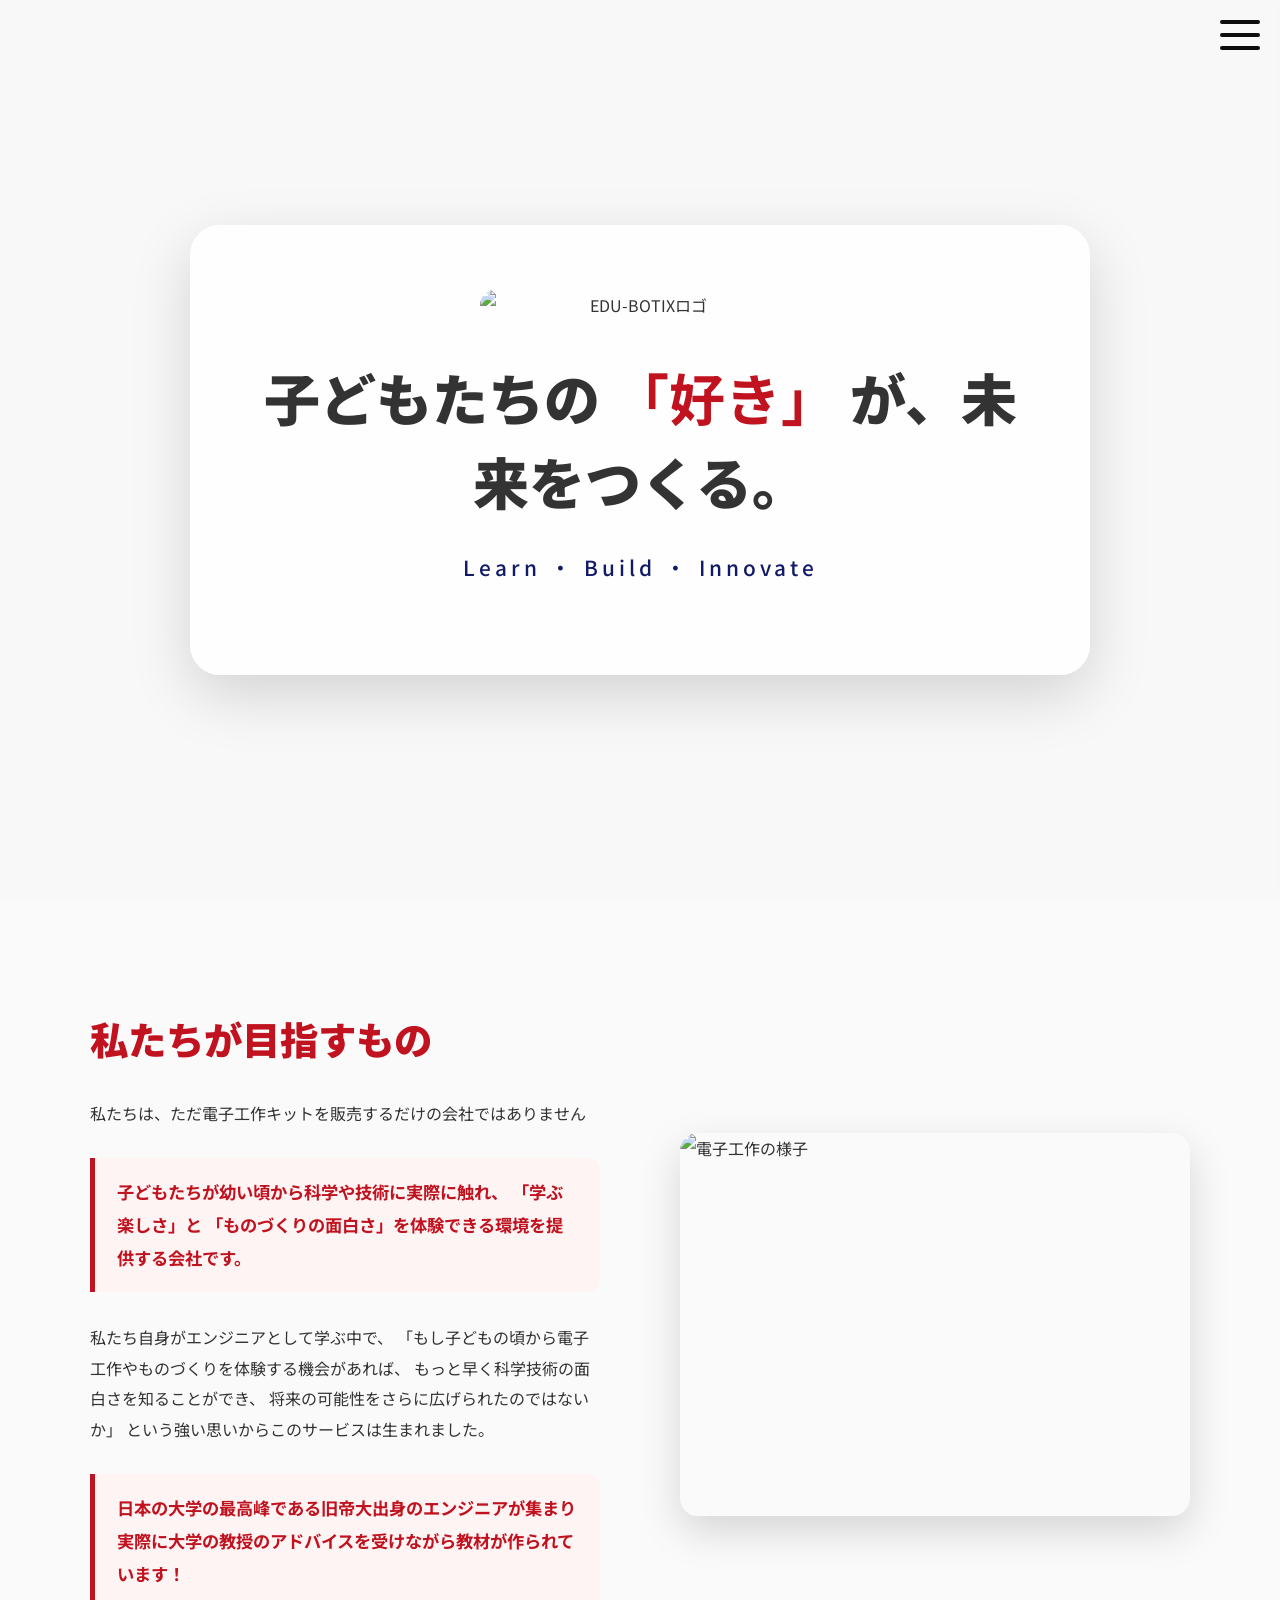
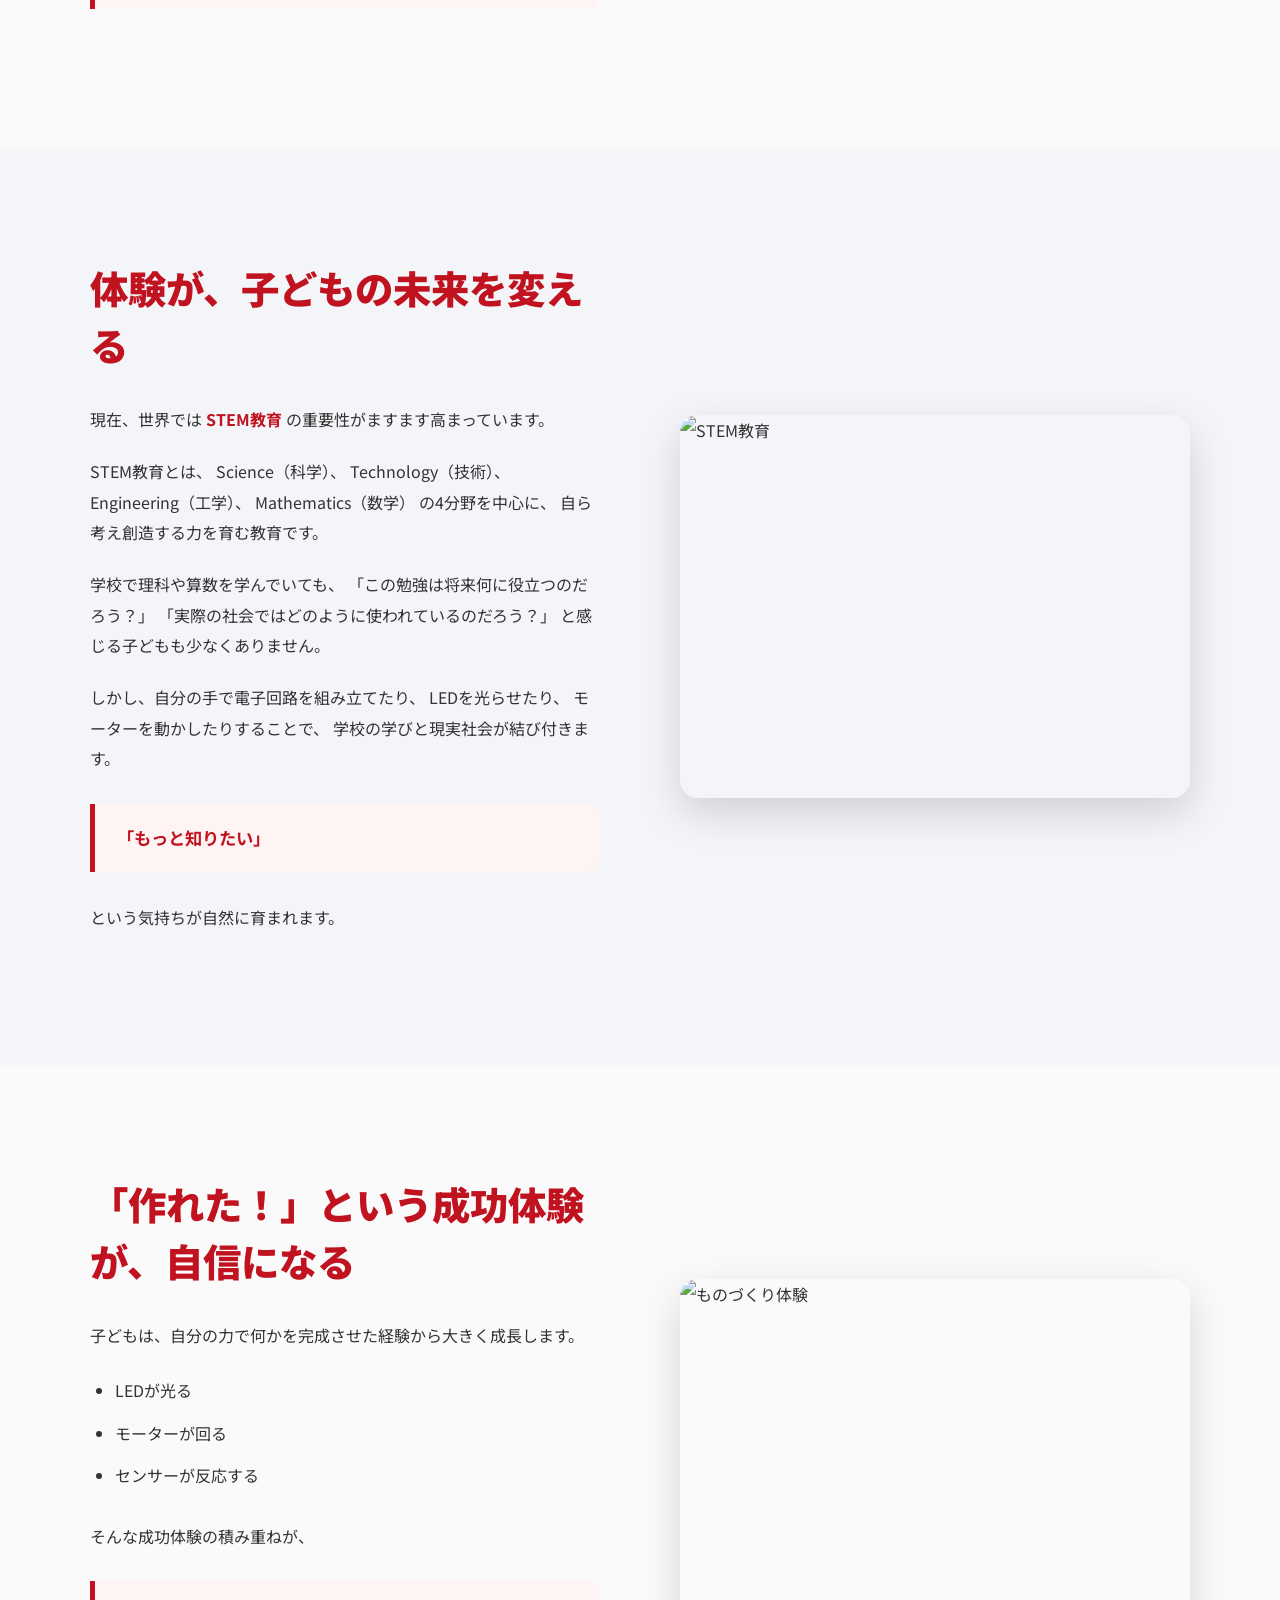
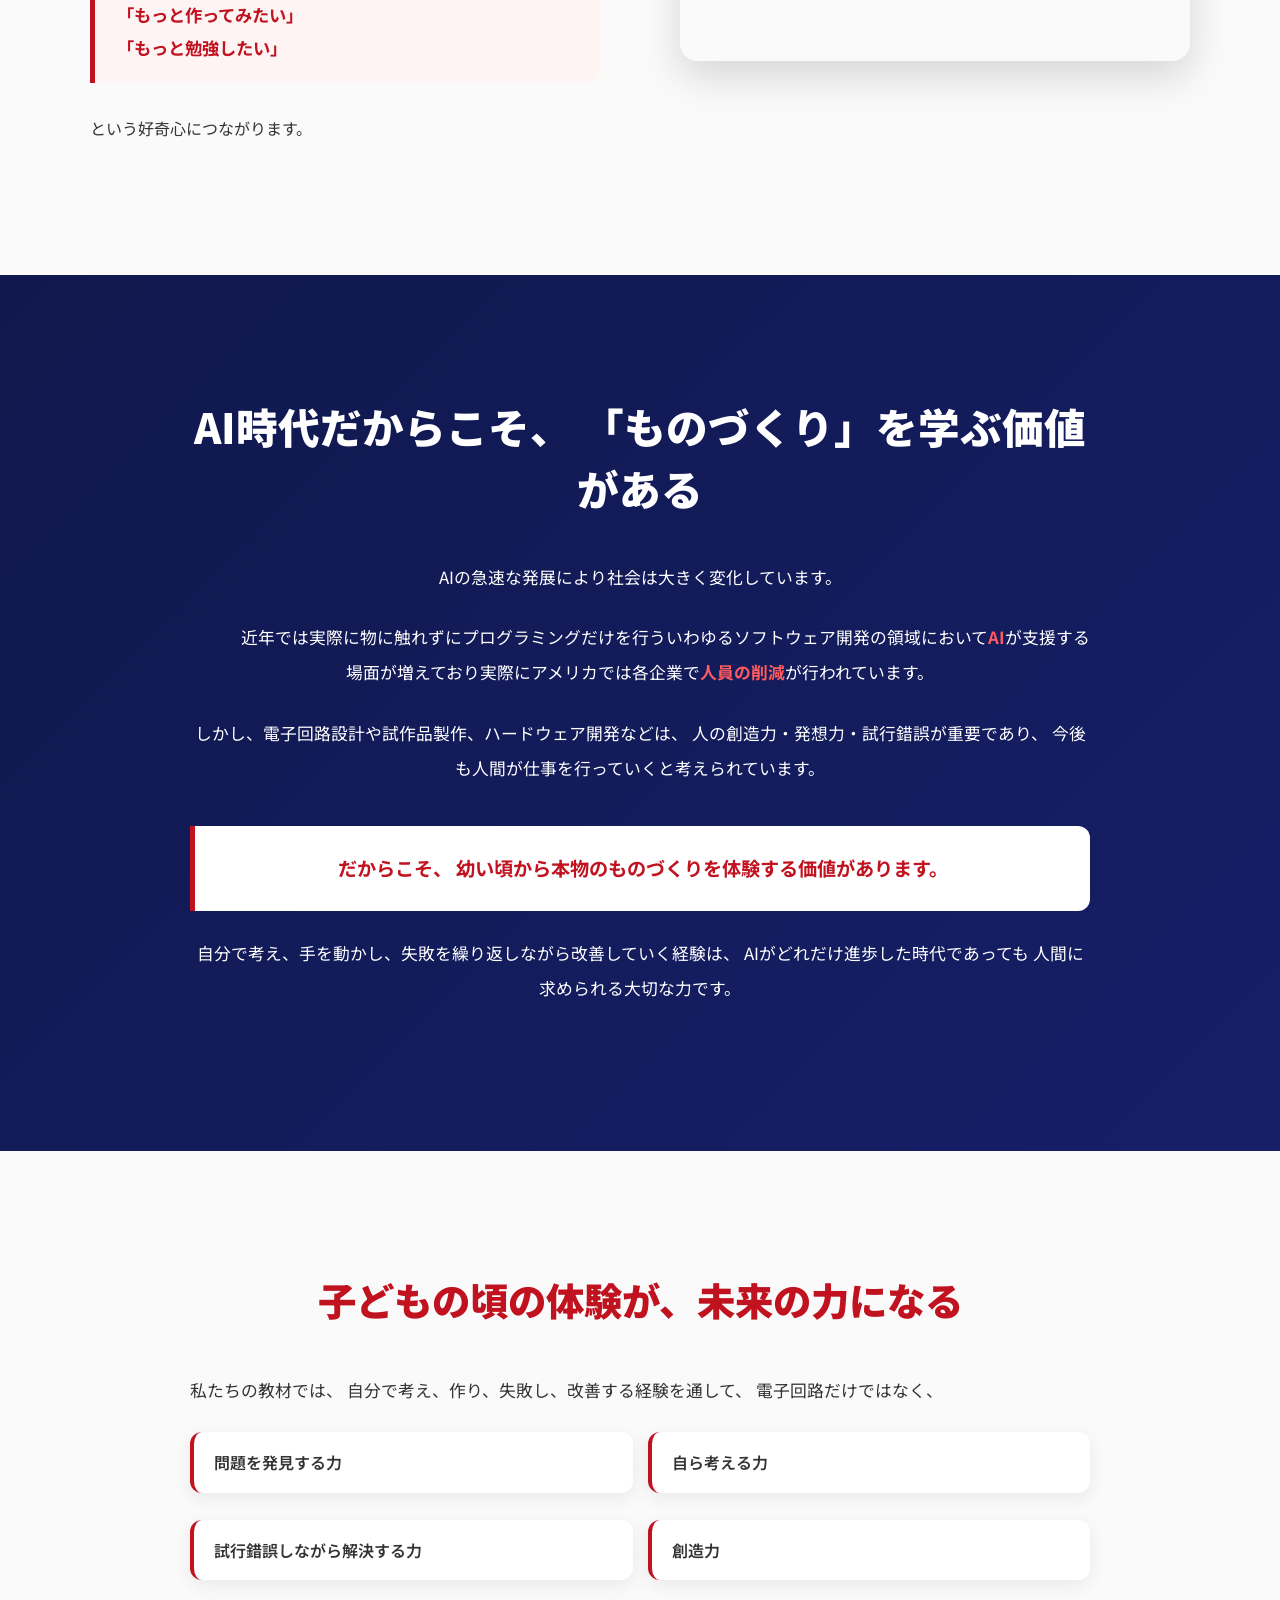
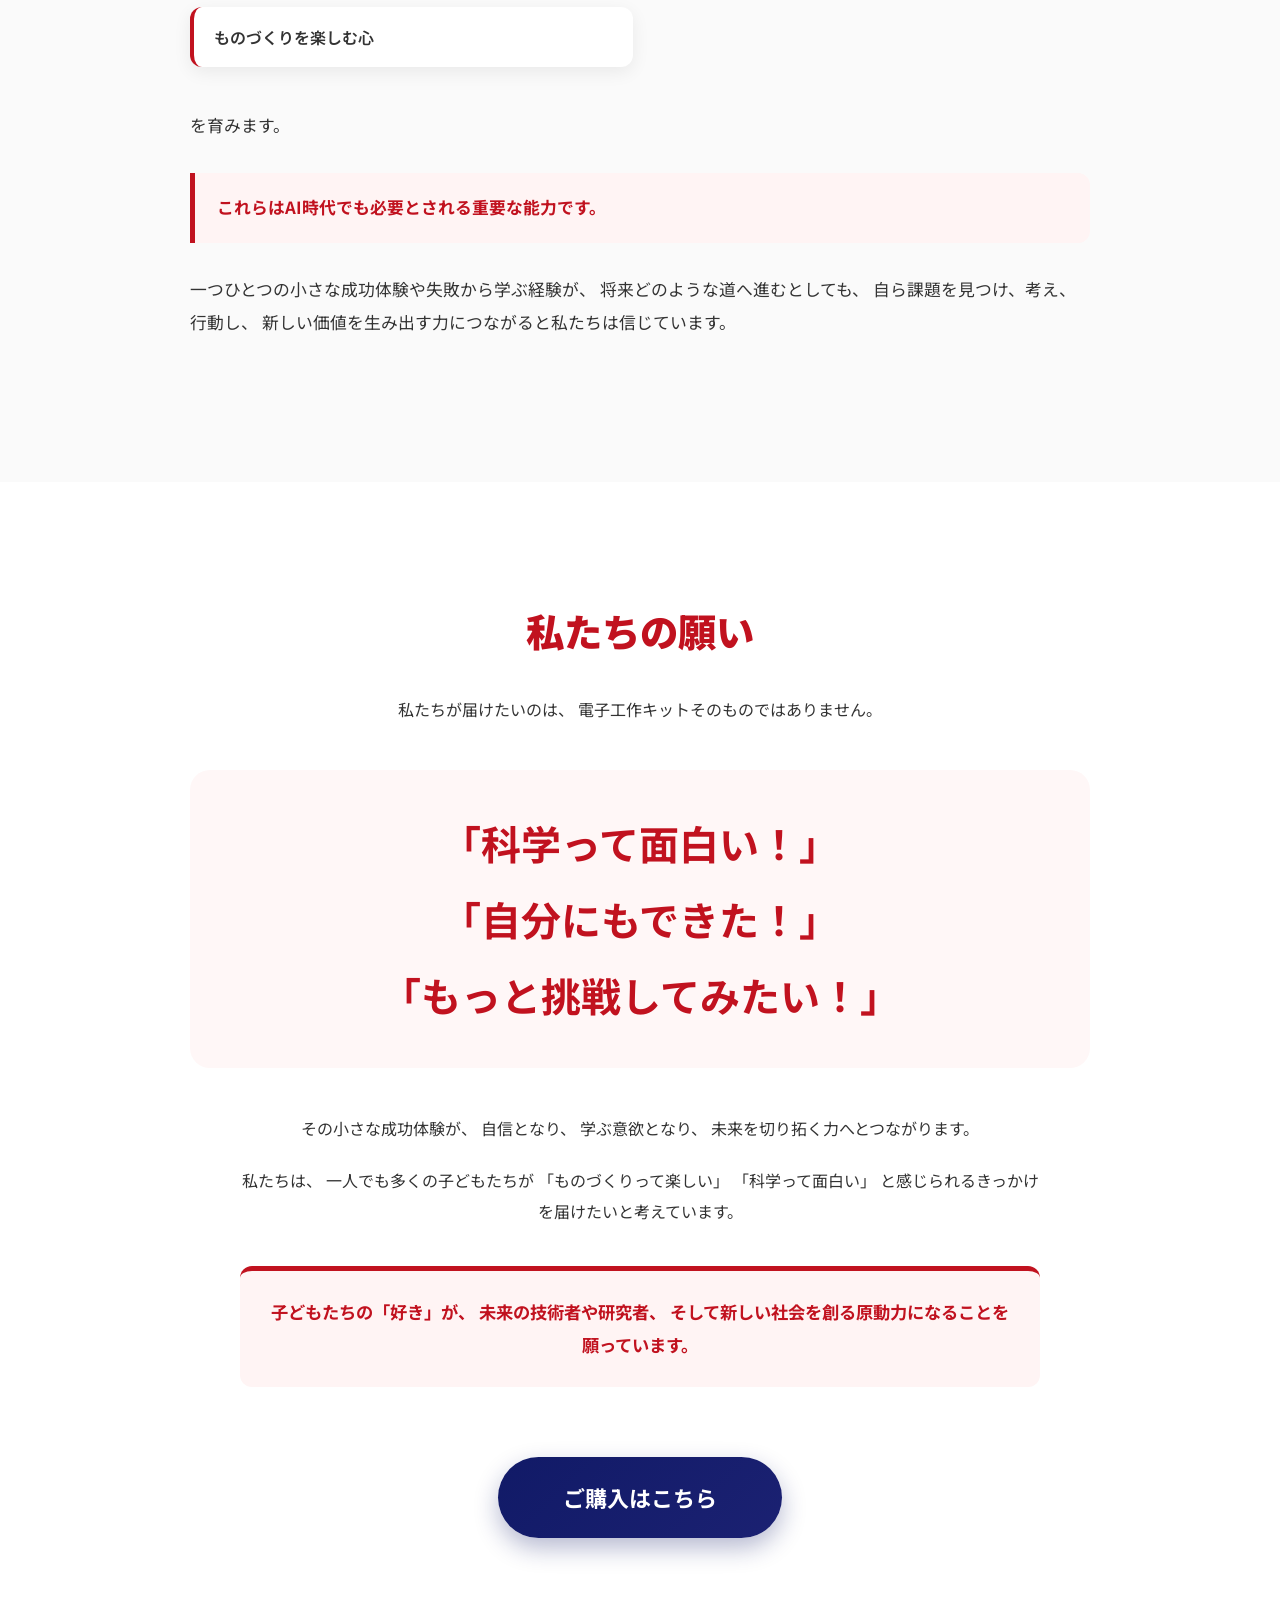
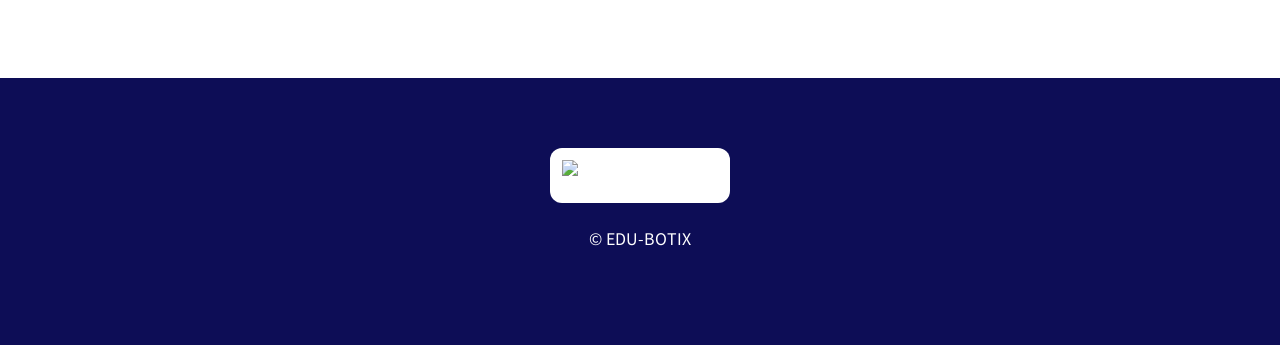
==== index.html @ a8a66eb5 "Add files via upload" ====
<!DOCTYPE html>
<html lang="ja">

<head>

    <meta charset="UTF-8">
    <meta name="viewport" content="width=device-width, initial-scale=1.0">

    <title>EDU-BOTIX</title>

    <link rel="stylesheet" href="style.css">

    <link rel="preconnect" href="https://fonts.googleapis.com">
    <link rel="preconnect" href="https://fonts.gstatic.com" crossorigin>
    <link href="https://fonts.googleapis.com/css2?family=Noto+Sans+JP:wght@300;400;500;700;900&display=swap" rel="stylesheet">

</head>

<body>
<!-- ハンバーガーメニュー -->
<header class="header">

    <input type="checkbox" id="menu-toggle">

    <label for="menu-toggle" class="hamburger">
        <span></span>
        <span></span>
        <span></span>
    </label>

    <nav class="slide-menu">
        <ul>
            <li><a href="EDU-BOTIX-1.html">ホーム</a></li>
            <li><a href="EDU-BOTIX-3.html">教材について</a></li>
            <li><a href="apply.html">ご購入はこちら</a></li>
            <li><a href="login.html">ログイン</a></li>
        </ul>
    </nav>

</header>
    <!-- ================= HERO ================= -->

    <header class="hero">

        <div class="hero-overlay">

            <img src="91gnl1.jpg"
                 alt="EDU-BOTIXロゴ"
                 class="logo">

            <h1>

                子どもたちの

                <span class="accent">

                    「好き」

                </span>

                が、未来をつくる。

            </h1>

            <p class="catch">

                Learn ・ Build ・ Innovate

            </p>

        </div>

    </header>

    <!-- ================= 私たちが目指すもの ================= -->

    <section class="section">

        <div class="container grid">

            <div class="text">

                <h2>

                    私たちが目指すもの

                </h2>

                <p>

                    私たちは、ただ電子工作キットを販売するだけの会社ではありません

                </p>

                <p class="highlight">

                    子どもたちが幼い頃から科学や技術に実際に触れ、
                    「学ぶ楽しさ」と
                    「ものづくりの面白さ」を体験できる環境を提供する会社です。

                </p>

                <p>

                    私たち自身がエンジニアとして学ぶ中で、

                    「もし子どもの頃から電子工作やものづくりを体験する機会があれば、
                    もっと早く科学技術の面白さを知ることができ、
                    将来の可能性をさらに広げられたのではないか」

                    という強い思いからこのサービスは生まれました。

                </p>
                <p class="highlight">
                 日本の大学の最高峰である旧帝大出身のエンジニアが集まり
                 実際に大学の教授のアドバイスを受けながら教材が作られています！
                </p>
            </div>

            <div class="image">

                <img src="car.jpg"
                     alt="電子工作の様子">

            </div>

        </div>

    </section>

    <!-- ================= STEM教育 ================= -->

    <section class="gray">

        <div class="container grid reverse">

            <div class="image">

                <img src="stem-logo.jpeg"
                     alt="STEM教育">

            </div>

            <div class="text">

                <h2>

                    体験が、子どもの未来を変える

                </h2>

                <p>

                    現在、世界では

                    <span class="accent">

                        STEM教育

                    </span>

                    の重要性がますます高まっています。

                </p>

                <p>

                    STEM教育とは、

                    Science（科学）、
                    Technology（技術）、
                    Engineering（工学）、
                    Mathematics（数学）

                    の4分野を中心に、

                    自ら考え創造する力を育む教育です。

                </p>

                <p>

                    学校で理科や算数を学んでいても、

                    「この勉強は将来何に役立つのだろう？」

                    「実際の社会ではどのように使われているのだろう？」

                    と感じる子どもも少なくありません。

                </p>

                <p>

                    しかし、自分の手で電子回路を組み立てたり、
                    LEDを光らせたり、
                    モーターを動かしたりすることで、
                    学校の学びと現実社会が結び付きます。

                </p>

                <p class="highlight">

                    「もっと知りたい」

                </p>

                <p>

                    という気持ちが自然に育まれます。

                </p>

            </div>

        </div>

    </section>

    <!-- ================= 成功体験 ================= -->

    <section class="section">

        <div class="container grid">

            <div class="text">

                <h2>

                    「作れた！」という成功体験が、自信になる

                </h2>

                <p>

                    子どもは、自分の力で何かを完成させた経験から大きく成長します。

                </p>

                <ul>

                    <li>LEDが光る</li>

                    <li>モーターが回る</li>

                    <li>センサーが反応する</li>

                </ul>

                <p>

                    そんな成功体験の積み重ねが、

                </p>

                <p class="highlight">

                    「もっと作ってみたい」

                    <br>

                    「もっと勉強したい」

                </p>

                <p>

                    という好奇心につながります。

                </p>

            </div>

            <div class="image">

                <img src="car.jpg"
                     alt="ものづくり体験">

            </div>

        </div>

    </section>


    <!-- ================= AI時代 ================= -->

<section class="ai-section">

    <div class="ai-container">

        <h2>

            AI時代だからこそ、
            「ものづくり」を学ぶ価値がある

        </h2>

        <p>

            AIの急速な発展により社会は大きく変化しています。

        </p>

        <p>

    　　　近年では実際に物に触れずにプログラミングだけを行ういわゆるソフトウェア開発の領域において<span class="accent">AI</span>が支援する場面が増えており実際にアメリカでは各企業で<span class="accent">人員の削減</span>が行われています。
　　　　</p>

        <p>

            しかし、電子回路設計や試作品製作、ハードウェア開発などは、
            人の創造力・発想力・試行錯誤が重要であり、
            今後も人間が仕事を行っていくと考えられています。

        </p>

        <p class="highlight">

            だからこそ、
            幼い頃から本物のものづくりを体験する価値があります。

        </p>

        <p>

            自分で考え、手を動かし、失敗を繰り返しながら改善していく経験は、
            AIがどれだけ進歩した時代であっても
            人間に求められる大切な力です。

        </p>

    </div>

</section>
    <!-- ================= 子どもの頃の体験 ================= -->

    <section class="future-section">

    <div class="future-container">

        <h2>

            子どもの頃の体験が、未来の力になる

        </h2>

        <p>

            私たちの教材では、
            自分で考え、作り、失敗し、改善する経験を通して、
            電子回路だけではなく、

        </p>

        <ul class="skill-list">

            <li>問題を発見する力</li>

            <li>自ら考える力</li>

            <li>試行錯誤しながら解決する力</li>

            <li>創造力</li>

            <li>ものづくりを楽しむ心</li>

        </ul>

        <p>

            を育みます。

        </p>

        <p class="highlight">

            これらはAI時代でも必要とされる重要な能力です。

        </p>

        <p>

            一つひとつの小さな成功体験や失敗から学ぶ経験が、
            将来どのような道へ進むとしても、
            自ら課題を見つけ、考え、行動し、
            新しい価値を生み出す力につながると私たちは信じています。

        </p>

    </div>

</section>

    <!-- ================= Message ================= -->

    <section class="message">

        <div class="container">

            <h2>

                私たちの願い

            </h2>

            <p>

                私たちが届けたいのは、
                電子工作キットそのものではありません。

            </p>

            <h3>

                「科学って面白い！」

                <br>

                「自分にもできた！」

                <br>

                「もっと挑戦してみたい！」

            </h3>

            <p>

                その小さな成功体験が、

                自信となり、

                学ぶ意欲となり、

                未来を切り拓く力へとつながります。

            </p>

            <p>

                私たちは、
                一人でも多くの子どもたちが
                「ものづくりって楽しい」
                「科学って面白い」
                と感じられるきっかけを届けたいと考えています。

            </p>

            <p class="highlight">

                子どもたちの「好き」が、
                未来の技術者や研究者、
                そして新しい社会を創る原動力になることを願っています。

            </p>

        </div>

        <!-- お申し込みボタン -->
<div class="apply-button-area">
    <a href="https://ここに申し込みURLを入力してください" class="apply-button" target="_blank">
        ご購入はこちら  </a>
</div>

    </section>

    <!-- ================= Footer ================= -->

    <footer>

        <img src="-snc7p7.jpg"
             alt="EDU-BOTIX"
             class="footer-logo">

        <p>

            © EDU-BOTIX

        </p>

    </footer>

</body>

</html>
---- style.css ----
/* ===================================
   リセット
=================================== */

*{
    margin:0;
    padding:0;
    box-sizing:border-box;
}

html{
    scroll-behavior:smooth;
}

body{
    font-family:"Noto Sans JP",sans-serif;
    color:#333;
    background:#fafafa;
    line-height:1.9;
    overflow-x:hidden;
}


/* ===================================
   共通
=================================== */

img{
    display:block;
    width:100%;
    height:auto;
    border-radius:18px;
}

.container{
    width:min(1100px,92%);
    margin:auto;
}

.section{
    padding:110px 0;
}

.gray{
    padding:110px 0;
    background:#f3f5f8;
}


/* ===================================
   HERO
=================================== */

.hero{

    min-height:100vh;

    display:flex;
    justify-content:center;
    align-items:center;

    text-align:center;

    background-color:#f5f5f5;

    background-image:
        linear-gradient(
            rgba(255,255,255,.35),
            rgba(255,255,255,.35)
        ),
        url("-snc7p7.jpg");

    background-repeat:no-repeat;

    background-position:center center;

    background-size:contain;

    padding:60px 20px;

}

.hero-overlay{

    background:rgba(255,255,255,.88);

    padding:65px 70px;

    border-radius:30px;

    max-width:900px;

    width:100%;

    box-shadow:
        0 20px 60px rgba(0,0,0,.15);

}

.logo{

    width:min(320px,70%);

    margin:0 auto 35px;

}

.hero h1{

    font-size:clamp(2rem,5vw,3.5rem);

    line-height:1.5;

    margin-bottom:25px;

    font-weight:900;

}

.catch{

    font-size:clamp(1rem,2vw,1.3rem);

    letter-spacing:4px;

    font-weight:500;

    color:#111a67;

}


/* ===================================
   ハンバーガーメニュー
   ※ここは元のまま
=================================== */

#menu-toggle {
    display: none;
}

.hamburger {
    position: fixed;
    top: 20px;
    right: 20px;

    width: 40px;
    height: 30px;

    display: flex;
    flex-direction: column;
    justify-content: space-between;

    cursor: pointer;

    z-index: 1001;
}

.hamburger span {
    display: block;
    height: 4px;
    width: 100%;

    background: rgb(12, 12, 12);

    border-radius: 10px;

    transition: 0.3s;
}

.slide-menu {

    position: fixed;

    top: 0;
    right: -320px;

    width: 300px;
    height: 100vh;

    background: navy;

    transition: 0.4s ease;

    z-index: 1000;

    padding-top: 100px;

    box-shadow: -5px 0 15px rgba(0,0,0,0.3);

}

.slide-menu ul {

    list-style: none;

    padding: 0;

    margin: 0;

}

.slide-menu li {

    border-bottom: 1px solid rgba(243, 236, 236, 0.971);

}

.slide-menu a {

    display: block;

    padding: 22px 30px;

    color: rgb(255, 253, 253);

    text-decoration: none;

    font-size: 20px;

    font-weight: bold;

    transition: 0.3s;

}

.slide-menu a:hover {

    background: rgba(255, 255, 255, 0.968);

    padding-left: 40px;

}

#menu-toggle:checked ~ .slide-menu {

    right: 0;

}

#menu-toggle:checked + .hamburger span:nth-child(1) {

    transform: rotate(45deg) translateY(12px);

}

#menu-toggle:checked + .hamburger span:nth-child(2) {

    opacity: 0;

}

#menu-toggle:checked + .hamburger span:nth-child(3) {

    transform: rotate(-45deg) translateY(-12px);

}


/* ===================================
   2カラムレイアウト
=================================== */

.grid{

    display:grid;

    grid-template-columns:
        minmax(0,1fr)
        minmax(0,1fr);

    gap:80px;

    align-items:center;

}

.reverse{

    direction:rtl;

}

.reverse>*{

    direction:ltr;

}

.text{

    width:100%;

}

.image{

    width:100%;

}


/* ===================================
   画像
=================================== */

.image{

    position:relative;

}

.image img{

    aspect-ratio:4/3;

    object-fit:cover;

    box-shadow:
        0 15px 40px rgba(0,0,0,.15);

    transition:
        transform .3s ease,
        box-shadow .3s ease;

}

.image img:hover{

    transform:scale(1.025);

    box-shadow:
        0 20px 50px rgba(0,0,0,.2);

}


/* ===================================
   見出し
=================================== */

h2{

    color:#c1121f;

    font-size:clamp(1.8rem,4vw,2.4rem);

    margin-bottom:30px;

    line-height:1.5;

    font-weight:900;

}

p{

    margin-bottom:22px;

}


/* ===================================
   強調文字
=================================== */

.highlight{

    color:#c1121f;

    font-weight:700;

    font-size:1.08rem;

    background:#fff4f4;

    border-left:5px solid #c1121f;

    padding:18px 22px;

    margin:30px 0;

    border-radius:0 12px 12px 0;

}

.accent{

    color:#c1121f;

    font-weight:700;

}


/* ===================================
   リスト
=================================== */

ul{

    margin:
        25px 0
        30px
        25px;

}

li{

    margin-bottom:12px;

}

.skill-list{

    list-style:none;

    margin-left:0;

    display:grid;

    grid-template-columns:1fr 1fr;

    gap:15px;

}

.skill-list li{

    font-weight:600;

    background:#ffffff;

    padding:15px 20px;

    border-radius:12px;

    box-shadow:
        0 5px 18px rgba(0,0,0,.07);

    border-left:4px solid #c1121f;

}


/* ===================================
   AI時代セクション
=================================== */

.ai-section{

    background:

        linear-gradient(
            135deg,
            #10184d,
            #161f68
        );

    padding:120px 20px;

    color:#fff;

    position:relative;

}

.ai-container{

    max-width:900px;

    margin:0 auto;

    text-align:center;

}

.ai-container h2{

    color:#ffffff;

    font-size:clamp(1.8rem,4vw,2.6rem);

    margin-bottom:40px;

    line-height:1.5;

}

.ai-container p{

    margin-bottom:25px;

    font-size:1.05rem;

    line-height:2.1;

}

.ai-container .accent{

    color:#ff5a5f;

}

.ai-container .highlight{

    color:#c1121f;

    background:#ffffff;

    border-left:5px solid #c1121f;

    font-weight:700;

    font-size:1.2rem;

    padding:22px 25px;

    margin-top:40px;

}


/* ===================================
   子どもの頃の体験
=================================== */

.future-section{

    padding:120px 20px;

    background:#fafafa;

}

.future-container{

    max-width:900px;

    margin:0 auto;

}

.future-container h2{

    text-align:center;

    margin-bottom:45px;

}

.future-container > p{

    font-size:1.05rem;

    line-height:2;

}


/* ===================================
   Message
=================================== */

.message{

    padding:120px 20px;

    background:#ffffff;

    text-align:center;

}

.message .container{

    max-width:900px;

}

.message h2{

    margin-bottom:35px;

}

.message h3{

    color:#c1121f;

    font-size:clamp(1.7rem,4vw,2.5rem);

    line-height:1.9;

    margin:45px 0;

    padding:35px 20px;

    background:#fff7f7;

    border-radius:20px;

}

.message p{

    max-width:800px;

    margin-left:auto;

    margin-right:auto;

}

.message .highlight{

    text-align:center;

    border-left:none;

    border-top:5px solid #c1121f;

    border-radius:12px;

    padding:25px;

    margin-top:40px;

}


/* ===================================
   お申し込みボタン
=================================== */

.apply-button-area{

    text-align:center;

    margin:70px 0 20px;

}

.apply-button{

    display:inline-block;

    background:
        linear-gradient(
            135deg,
            #111a67,
            #1b2172
        );

    color:#ffffff;

    text-decoration:none;

    font-size:22px;

    font-weight:bold;

    padding:20px 65px;

    border-radius:50px;

    transition:
        transform .3s ease,
        box-shadow .3s ease;

    box-shadow:
        0 10px 25px rgba(17,26,103,.3);

}

.apply-button:hover{

    transform:translateY(-4px);

    box-shadow:
        0 15px 35px rgba(17,26,103,.4);

}

.apply-button:active{

    transform:scale(.97);

}


/* ===================================
   フッター
=================================== */

footer{

    background:rgb(13, 13, 86);

    color:#fff;

    text-align:center;

    padding:70px 20px;

}

.footer-logo{

    width:180px;

    margin:0 auto 20px;

    background:#fff;

    padding:12px;

    border-radius:12px;

}


/* ===================================
   タブレット
=================================== */

@media(max-width:900px){

    .grid{

        grid-template-columns:1fr;

        gap:50px;

    }

    .reverse{

        direction:ltr;

    }

    .section{

        padding:80px 0;

    }

    .gray{

        padding:80px 0;

    }

    .hero{

        min-height:85vh;

    }

    .hero-overlay{

        padding:45px 30px;

    }

    .ai-section{

        padding:90px 20px;

    }

    .future-section{

        padding:90px 20px;

    }

    .message{

        padding:90px 20px;

    }

}


/* ===================================
   スマホ
=================================== */

@media(max-width:600px){

    body{

        font-size:15px;

    }

    .hero{

        padding:20px;

        min-height:90vh;

    }

    .hero-overlay{

        padding:35px 20px;

        border-radius:22px;

    }

    .logo{

        width:180px;

    }

    .hero h1{

        font-size:2rem;

    }

    .catch{

        letter-spacing:2px;

    }

    h2{

        text-align:center;

        font-size:1.8rem;

    }

    p{

        text-align:left;

    }

    .section{

        padding:70px 0;

    }

    .gray{

        padding:70px 0;

    }

    .grid{

        gap:35px;

    }

    .image img{

        aspect-ratio:16/10;

    }

    .highlight{

        font-size:1rem;

        padding:15px 18px;

    }

    .skill-list{

        grid-template-columns:1fr;

    }

    .ai-section{

        padding:80px 20px;

    }

    .ai-container p{

        text-align:left;

    }

    .ai-container h2{

        text-align:center;

    }

    .future-section{

        padding:80px 20px;

    }

    .future-container > p{

        text-align:left;

    }

    .message{

        padding:80px 15px;

    }

    .message h3{

        line-height:1.7;

        padding:25px 15px;

        font-size:1.7rem;

    }

    .message .highlight{

        text-align:center;

    }

    .apply-button{

        font-size:18px;

        padding:17px 40px;

    }

}


/* ===================================
   大画面
=================================== */

@media(min-width:1400px){

    .container{

        width:min(1280px,90%);

    }

    .hero-overlay{

        max-width:980px;

    }

    .grid{

        gap:100px;

    }

}
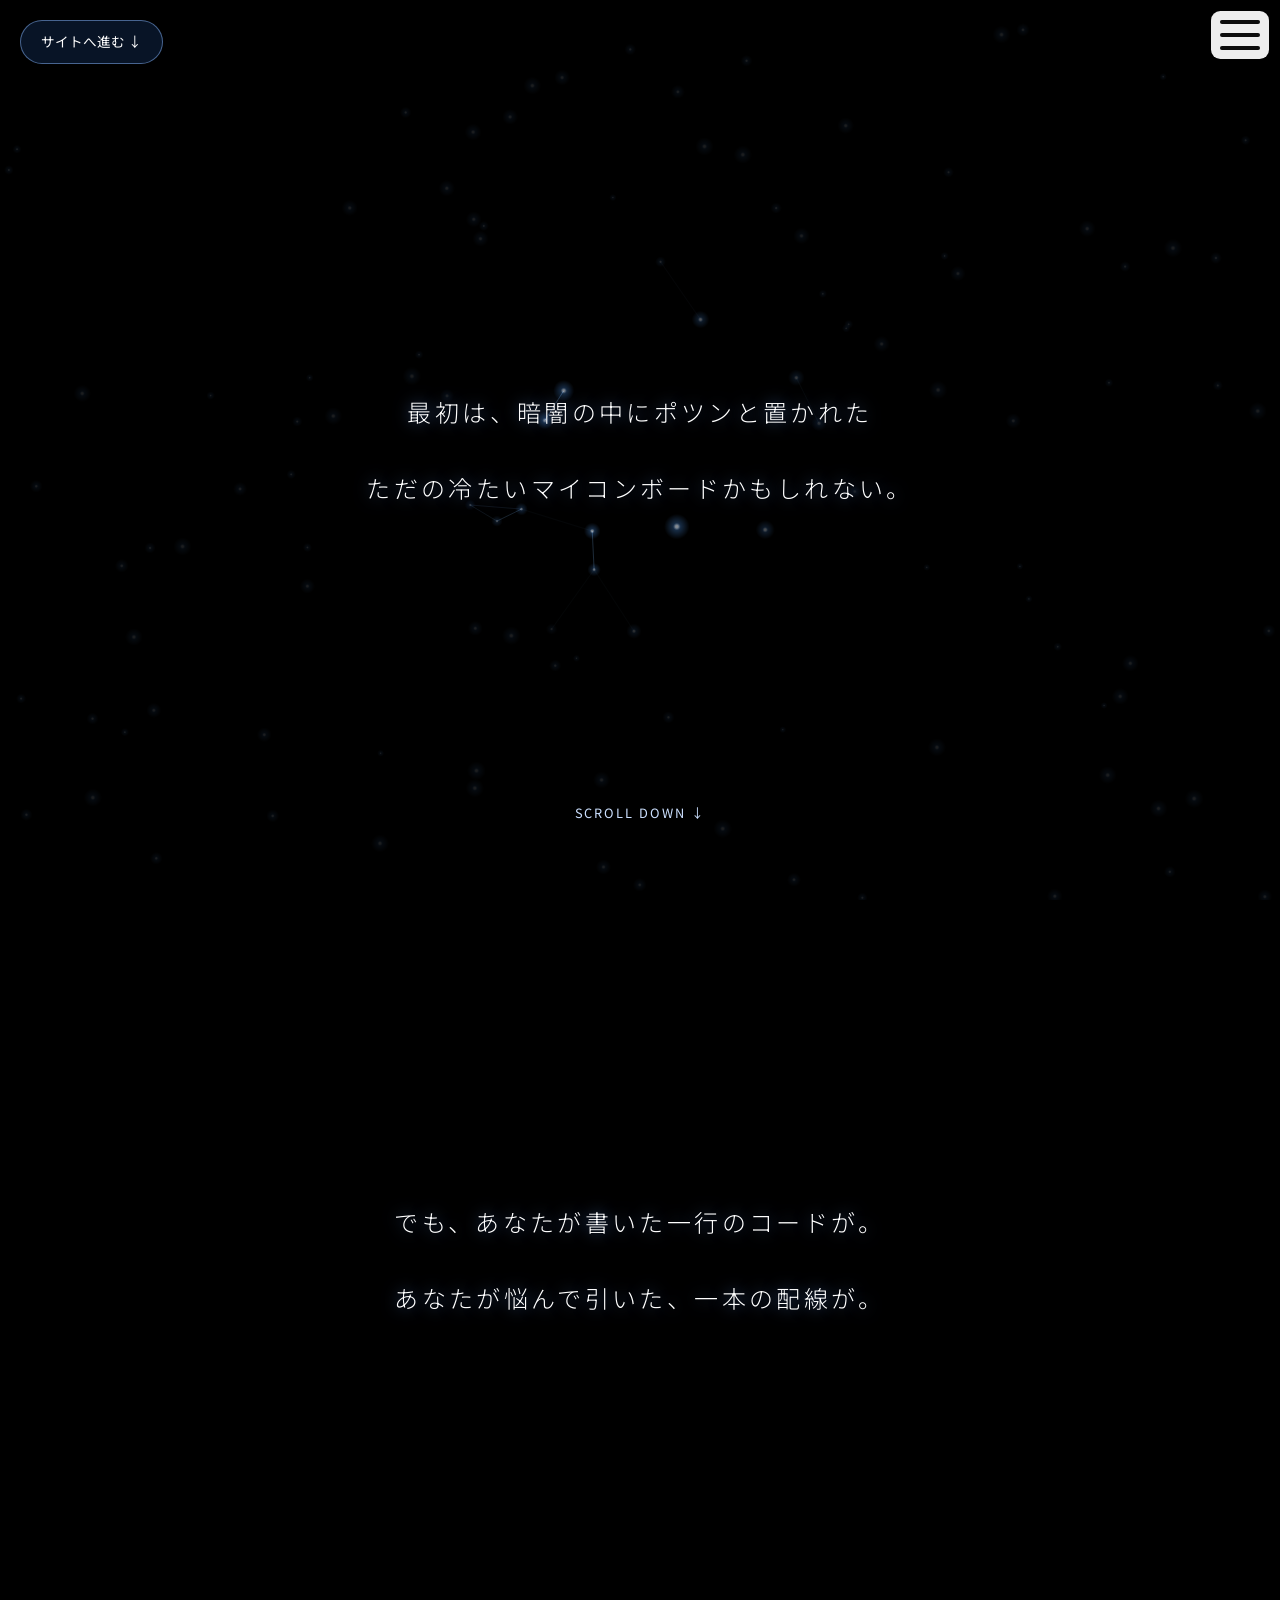
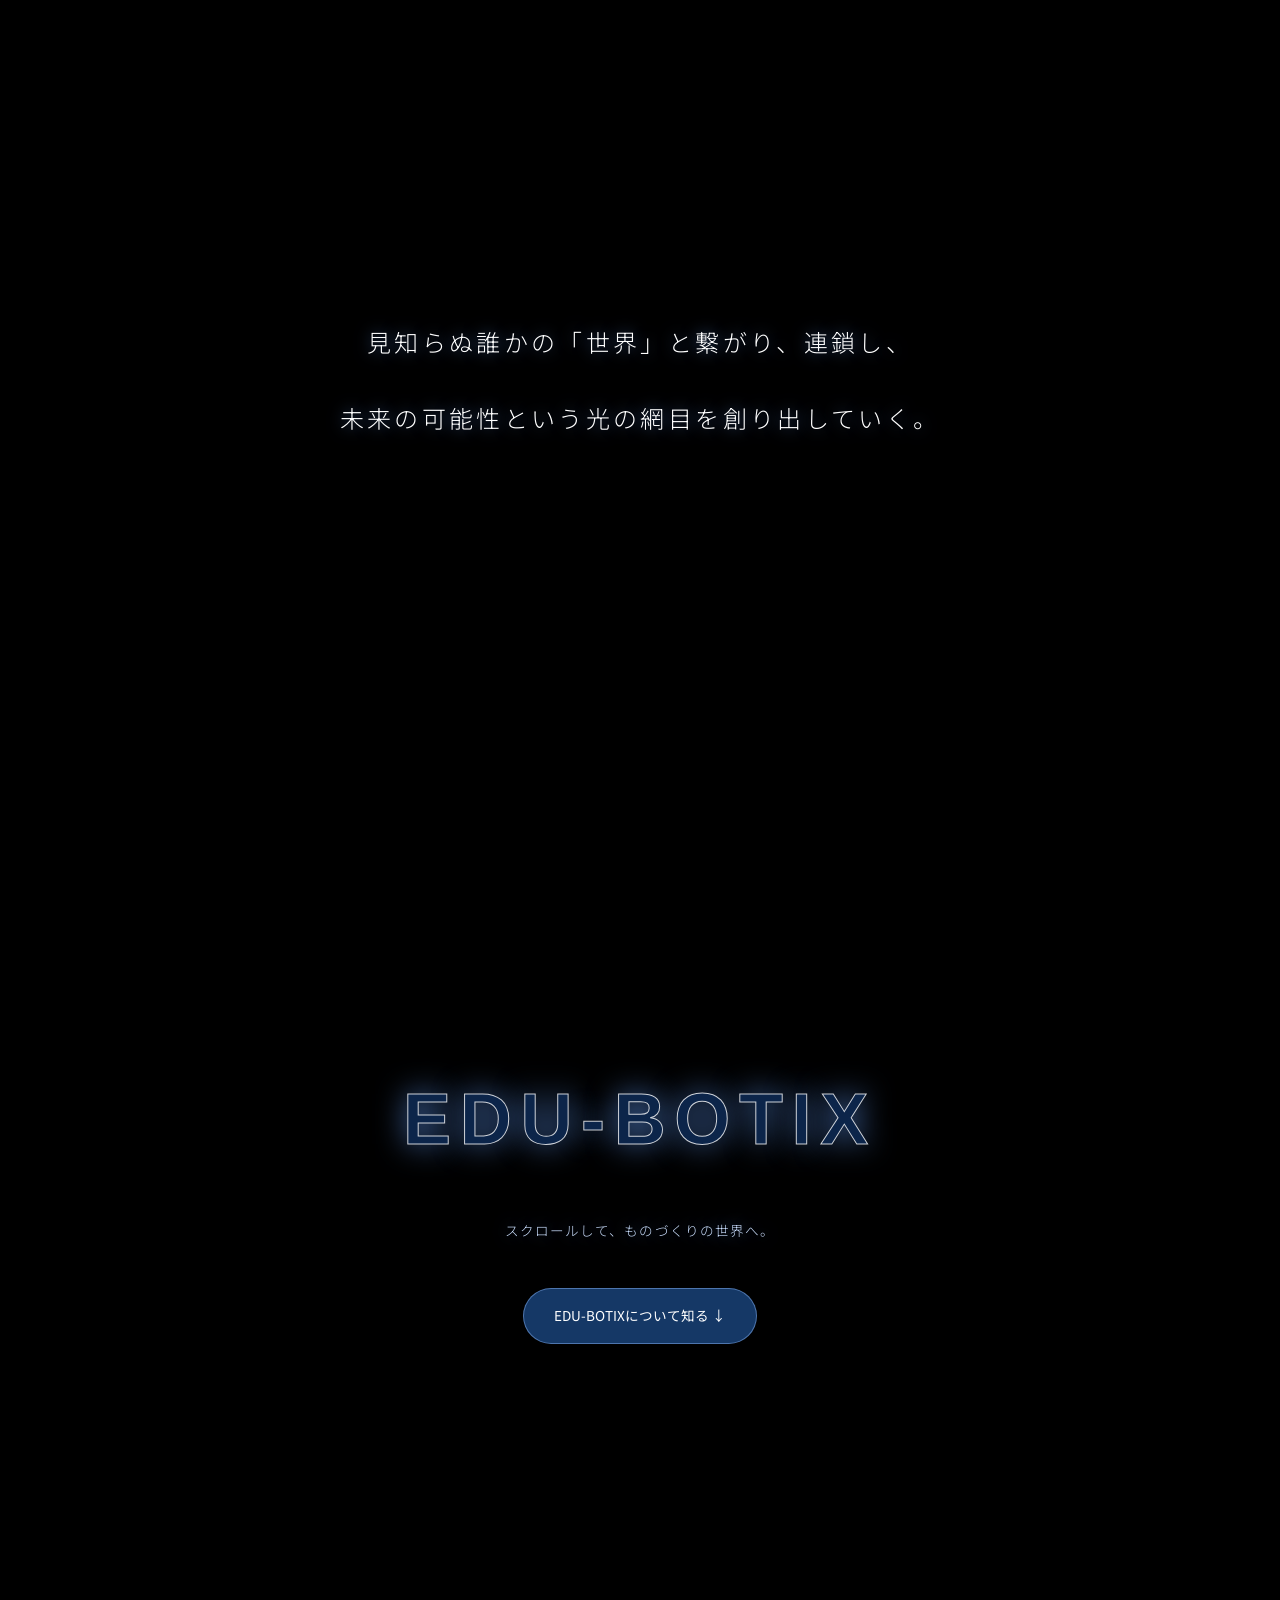
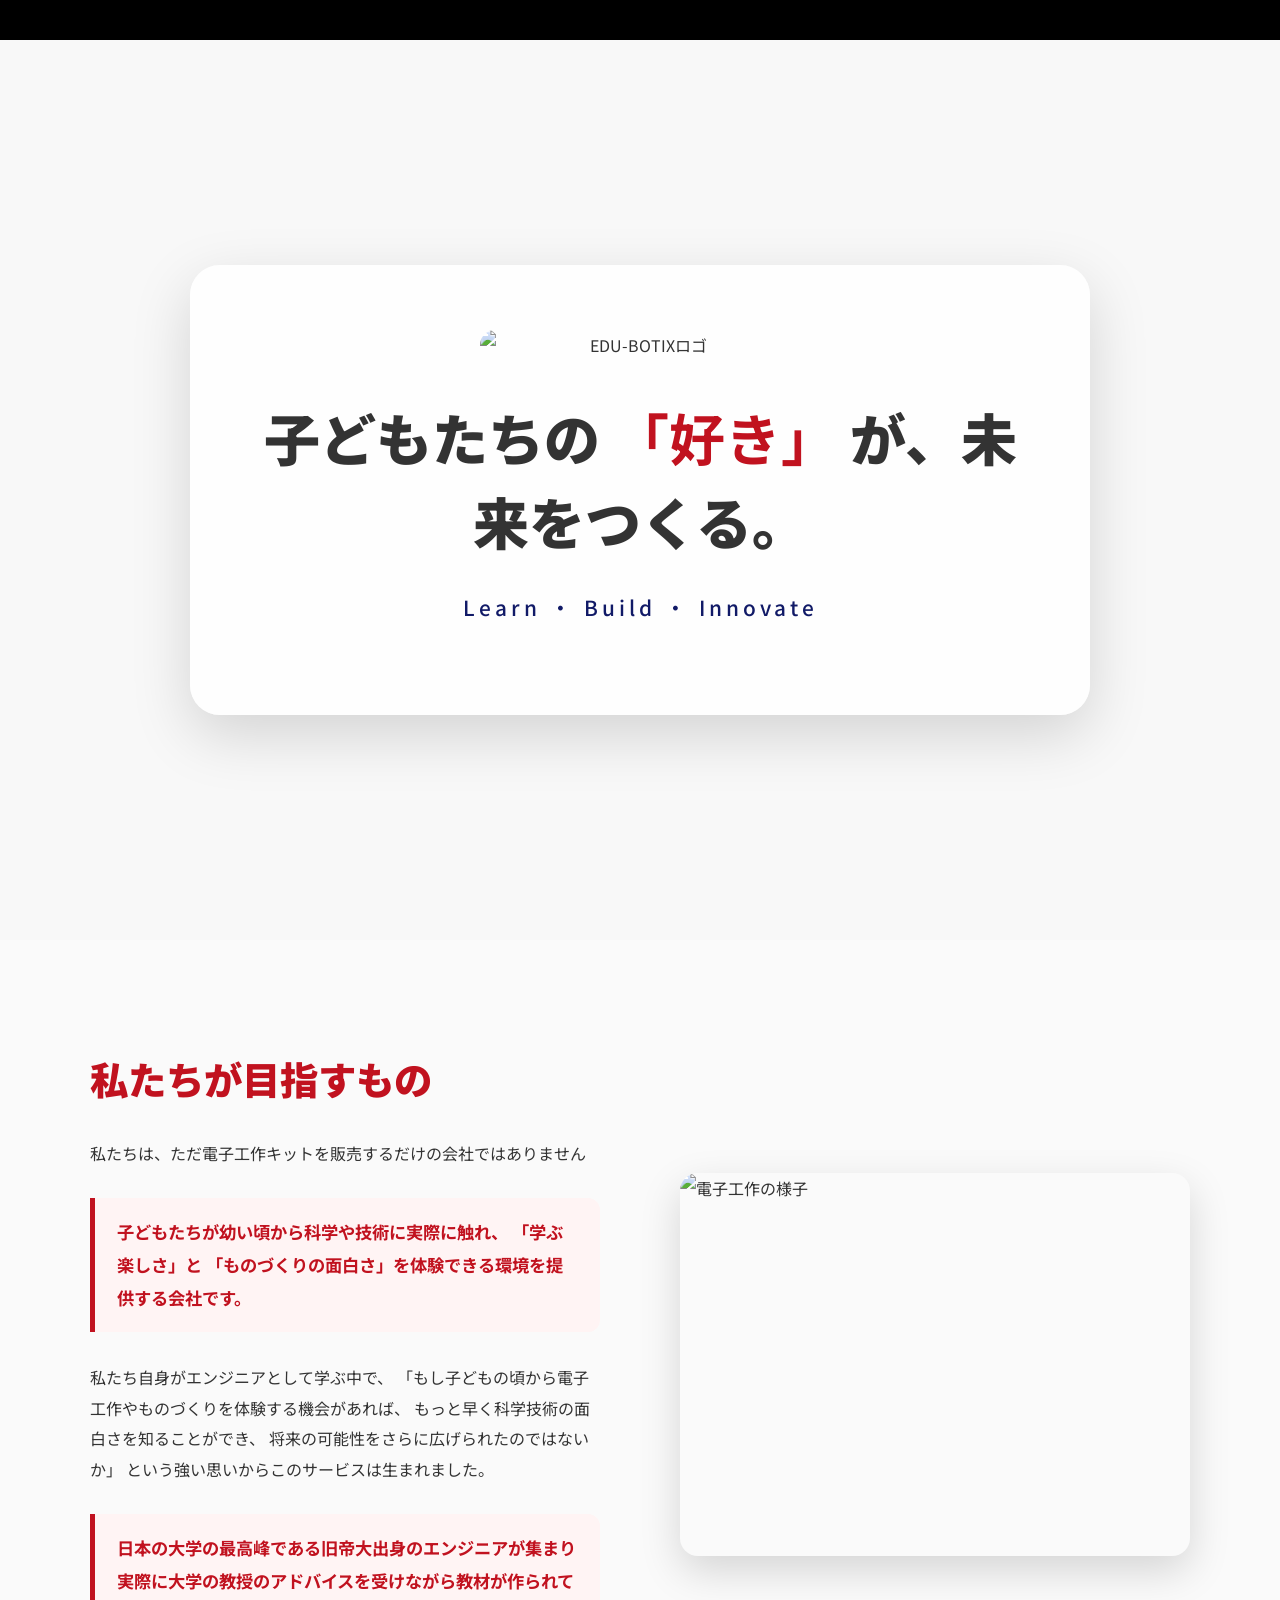
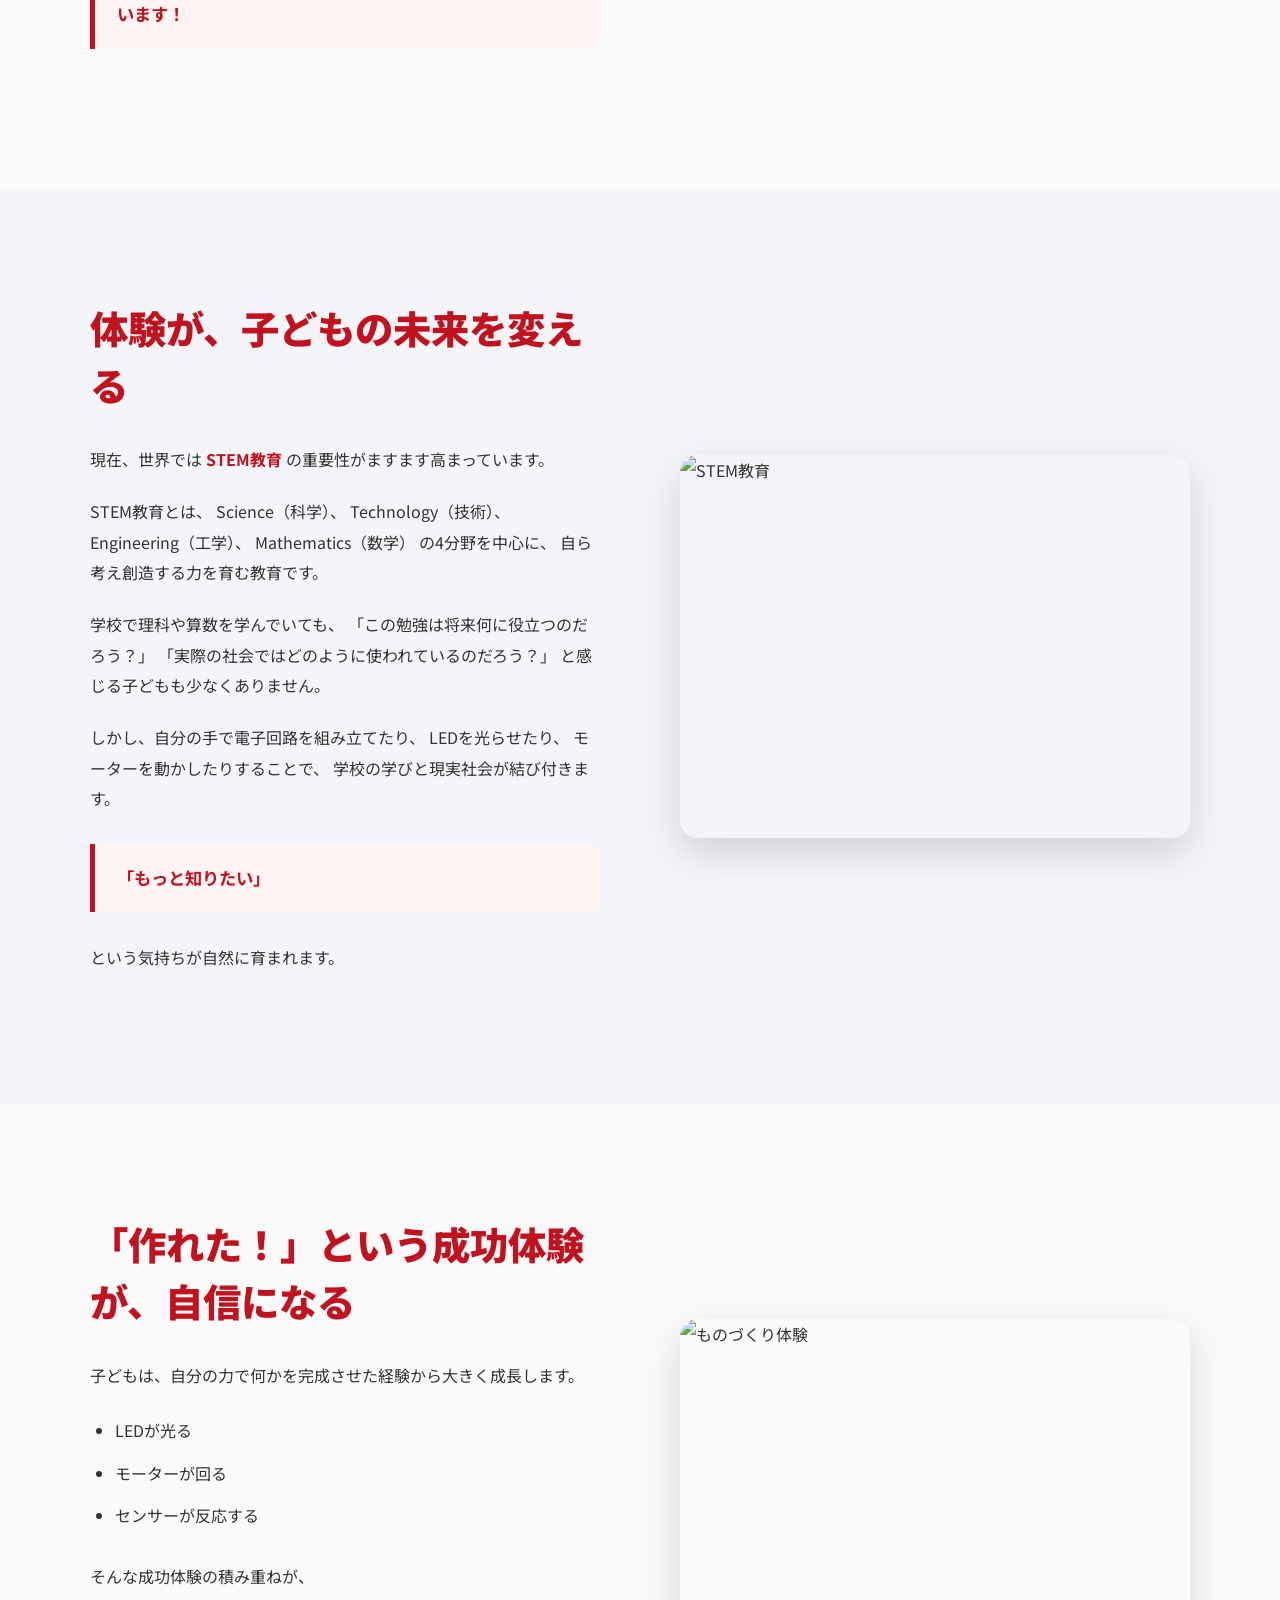
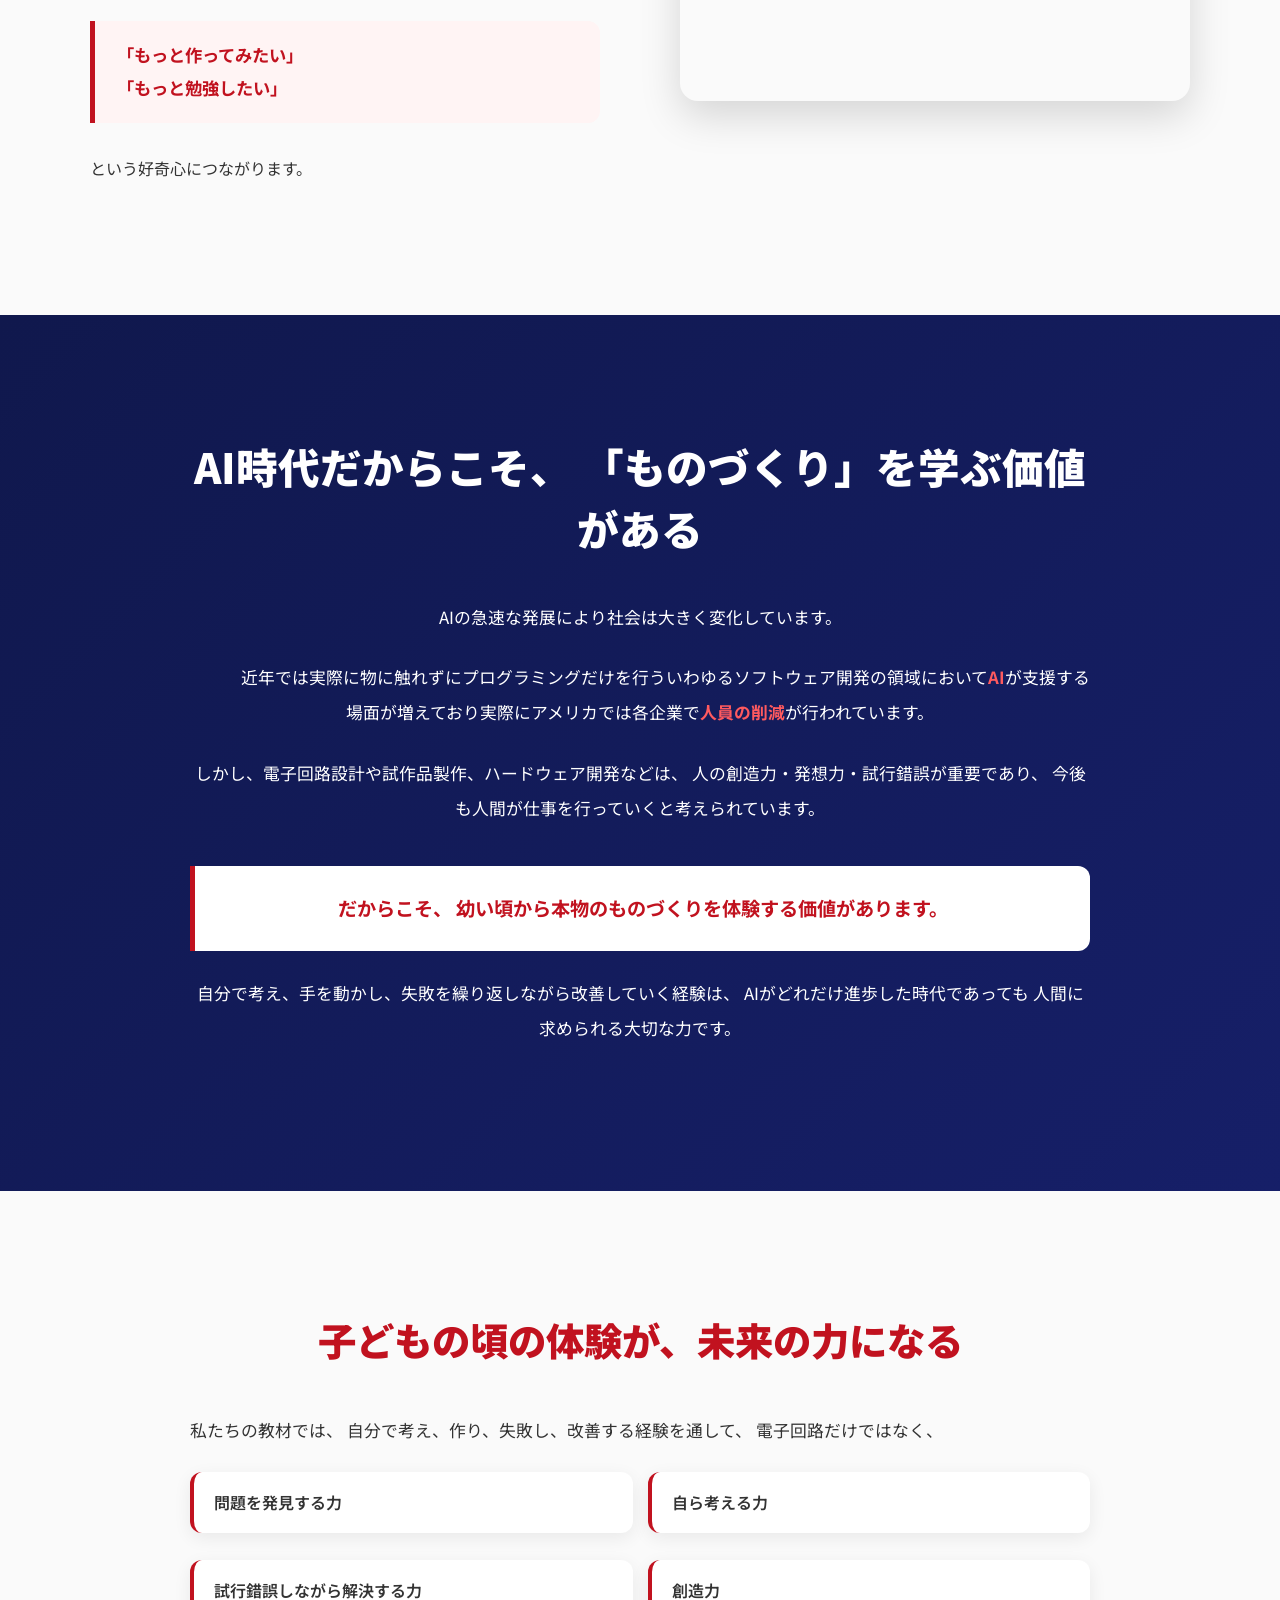
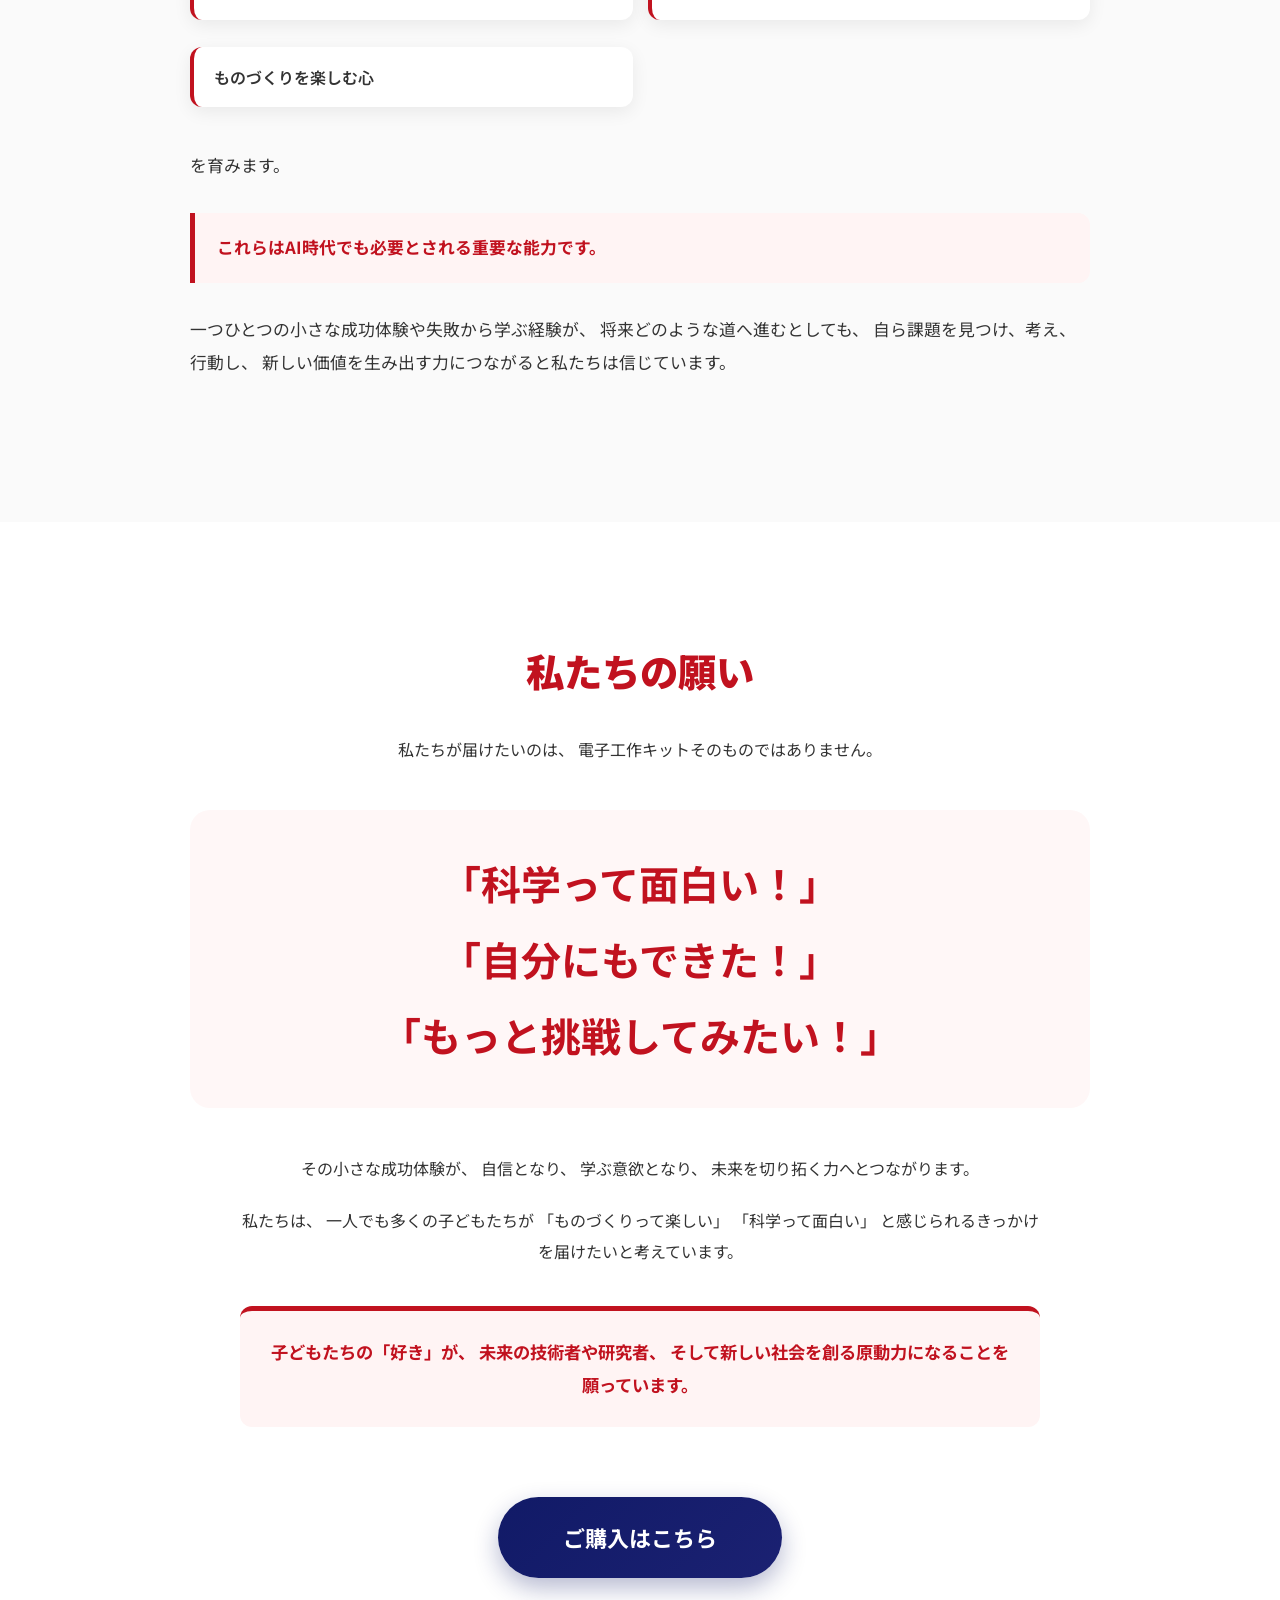
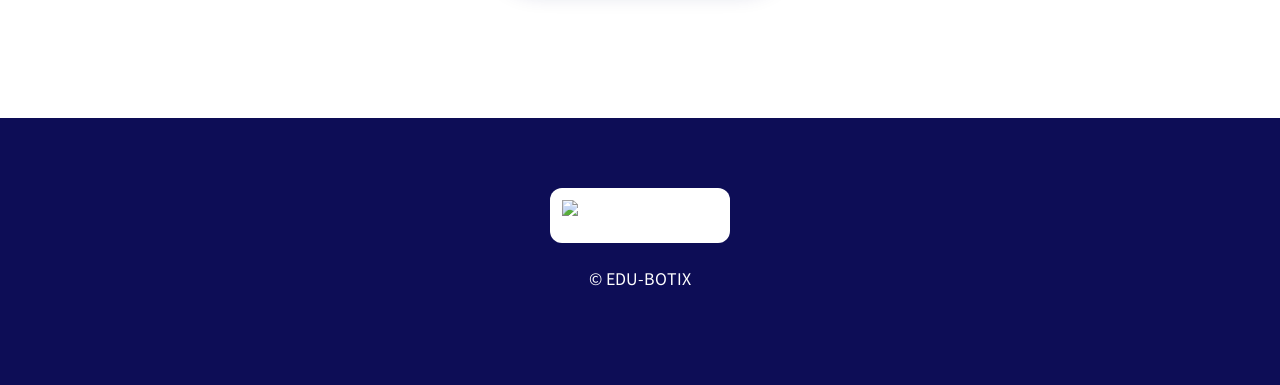
==== commit 6cc10301: "Add lightweight opening story with scroll and skip navigation" ====
--- a/index.html
+++ b/index.html
@@ -10,6 +10,8 @@
     <title>EDU-BOTIX</title>
 
     <link rel="stylesheet" href="style.css">
+    <link rel="stylesheet" href="intro.css">
+    <script src="intro.js" defer></script>
 
     <link rel="preconnect" href="https://fonts.googleapis.com">
     <link rel="preconnect" href="https://fonts.gstatic.com" crossorigin>
@@ -17,7 +19,31 @@
 
 </head>
 
-<body>
+<body class="spark-home">
+<section class="spark-intro" aria-label="EDU-BOTIXのストーリー">
+    <div class="spark-stage" aria-hidden="true"><canvas id="spark-canvas"></canvas></div>
+    <div class="spark-skip-wrap"><a class="spark-skip" href="#site-home">サイトへ進む ↓</a></div>
+    <div class="spark-story">
+        <div class="spark-panel">
+            <p class="spark-line">最初は、暗闇の中にポツンと置かれた</p>
+            <p class="spark-line">ただの冷たいマイコンボードかもしれない。</p>
+            <a class="spark-scroll" href="#spark-chapter-two">SCROLL DOWN ↓</a>
+        </div>
+        <div class="spark-panel" id="spark-chapter-two" tabindex="-1">
+            <p class="spark-line">でも、あなたが書いた一行のコードが。</p>
+            <p class="spark-line">あなたが悩んで引いた、一本の配線が。</p>
+        </div>
+        <div class="spark-panel">
+            <p class="spark-line">見知らぬ誰かの「世界」と繋がり、連鎖し、</p>
+            <p class="spark-line">未来の可能性という光の網目を創り出していく。</p>
+        </div>
+        <div class="spark-panel">
+            <p class="spark-line spark-title">EDU-BOTIX</p>
+            <p class="spark-line spark-subtitle">スクロールして、ものづくりの世界へ。</p>
+            <a class="spark-enter" href="#site-home">EDU-BOTIXについて知る ↓</a>
+        </div>
+    </div>
+</section>
 <!-- ハンバーガーメニュー -->
 <header class="header">
 
@@ -31,7 +57,7 @@
 
     <nav class="slide-menu">
         <ul>
-            <li><a href="EDU-BOTIX-1.html">ホーム</a></li>
+            <li><a href="#site-home">ホーム</a></li>
             <li><a href="EDU-BOTIX-3.html">教材について</a></li>
             <li><a href="apply.html">ご購入はこちら</a></li>
             <li><a href="login.html">ログイン</a></li>
@@ -41,7 +67,7 @@
 </header>
     <!-- ================= HERO ================= -->
 
-    <header class="hero">
+    <header class="hero" id="site-home" tabindex="-1">
 
         <div class="hero-overlay">
 
--- a/intro.css
+++ b/intro.css
@@ -0,0 +1,24 @@
+/* The Spark: scoped to the opening story; the existing site follows in normal flow. */
+body.spark-home { overflow-x: clip; }
+.spark-intro { position: relative; isolation: isolate; background: #000; color: #fff; }
+.spark-stage { position: sticky; top: 0; height: 100vh; height: 100svh; margin-bottom: -100vh; margin-bottom: -100svh; overflow: hidden; pointer-events: none; background: radial-gradient(ellipse at center, #071222 0%, #000 70%); }
+#spark-canvas { display: block; width: 100%; height: 100%; }
+.spark-story { position: relative; z-index: 1; text-align: center; }
+.spark-panel { position: relative; min-height: 80vh; min-height: 80svh; display: flex; flex-direction: column; align-items: center; justify-content: center; padding: 80px 24px; }
+.spark-panel:first-child, .spark-panel:last-child { min-height: 100vh; min-height: 100svh; }
+.spark-intro .spark-line { max-width: 850px; margin: 15px 0; color: #fff; font-size: clamp(1.05rem, 3.4vw, 1.5rem); font-weight: 300; line-height: 1.9; letter-spacing: .14em; text-align: center; text-shadow: 0 0 16px #639fff88; overflow-wrap: anywhere; }
+.spark-intro .spark-title { font-family: 'Helvetica Neue', sans-serif; font-size: clamp(2.2rem, 8vw, 4.5rem); font-weight: 800; color: #0c254a; -webkit-text-stroke: 1px #ffffffcc; letter-spacing: .12em; text-shadow: 0 0 30px #639fffbb; }
+.spark-intro .spark-subtitle { font-size: .85rem; color: #cce0ff; letter-spacing: .08em; }
+.spark-scroll { position: absolute; bottom: 7vh; color: #cce0ff; font-size: .8rem; letter-spacing: .15em; text-decoration: none; padding: 12px; }
+.spark-skip-wrap { position: sticky; top: 20px; z-index: 3; height: 0; display: flex; justify-content: flex-start; padding-left: 20px; }
+.spark-skip, .spark-enter { display: inline-flex; align-items: center; justify-content: center; min-height: 44px; padding: 10px 20px; border: 1px solid #7eabec88; border-radius: 99px; color: #fff; background: #081426; text-decoration: none; font-size: .85rem; }
+.spark-enter { margin-top: 30px; padding: 14px 30px; background: #153866; }
+.spark-intro a:hover { background-color: #214674; }
+.spark-intro a:focus-visible { outline: 3px solid #cce0ff; outline-offset: 5px; }
+.spark-reveal { animation: spark-reveal 1s ease-out both; }
+@keyframes spark-reveal { from { opacity: 0; transform: translateY(24px); } to { opacity: 1; transform: translateY(0); } }
+/* Keep the existing fixed menu visible over both dark and light backgrounds. */
+body.spark-home .hamburger { background: #ffffffed; box-shadow: 0 0 0 9px #ffffffed; border-radius: 3px; }
+#site-home { scroll-margin-top: 0; }
+@media (max-width: 600px) { .spark-panel { padding-inline: 22px; } .spark-intro .spark-line { letter-spacing: .07em; } }
+@media (prefers-reduced-motion: reduce) { html { scroll-behavior: auto; } .spark-reveal { animation: none; } }
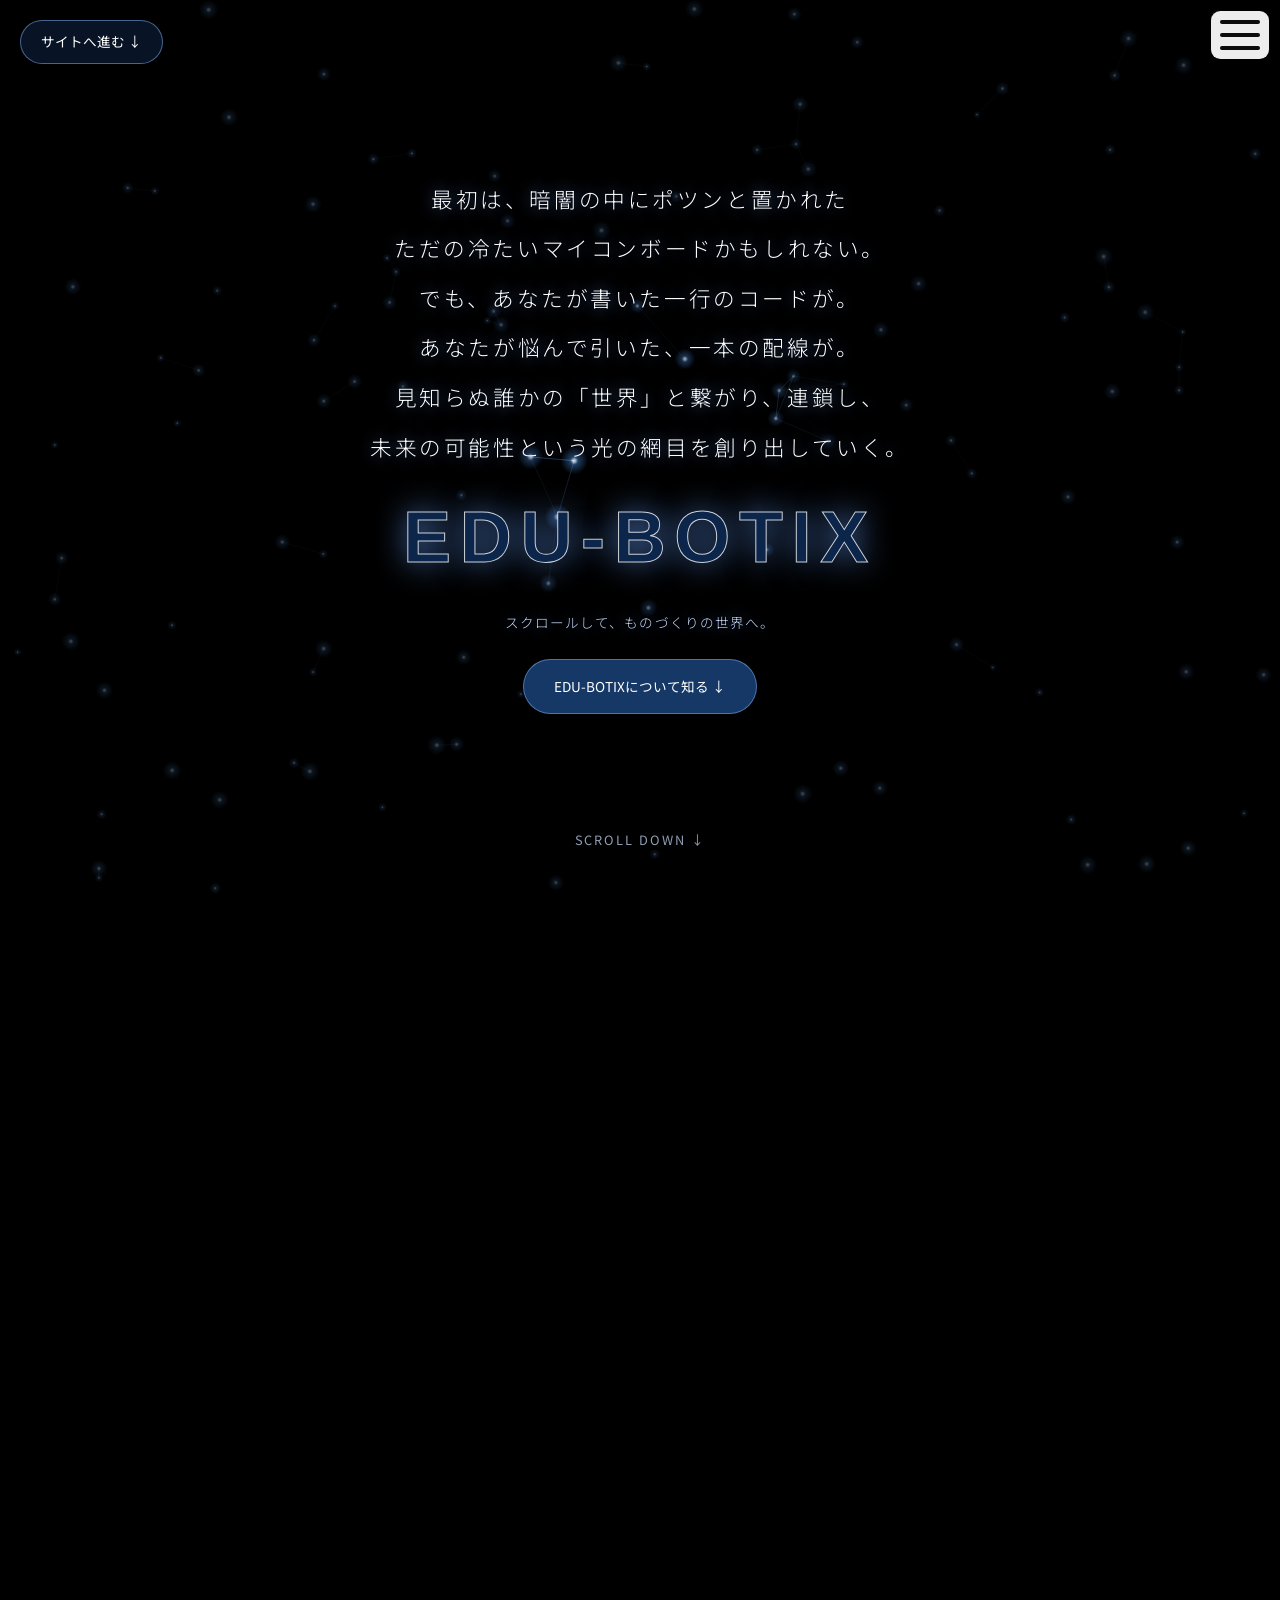
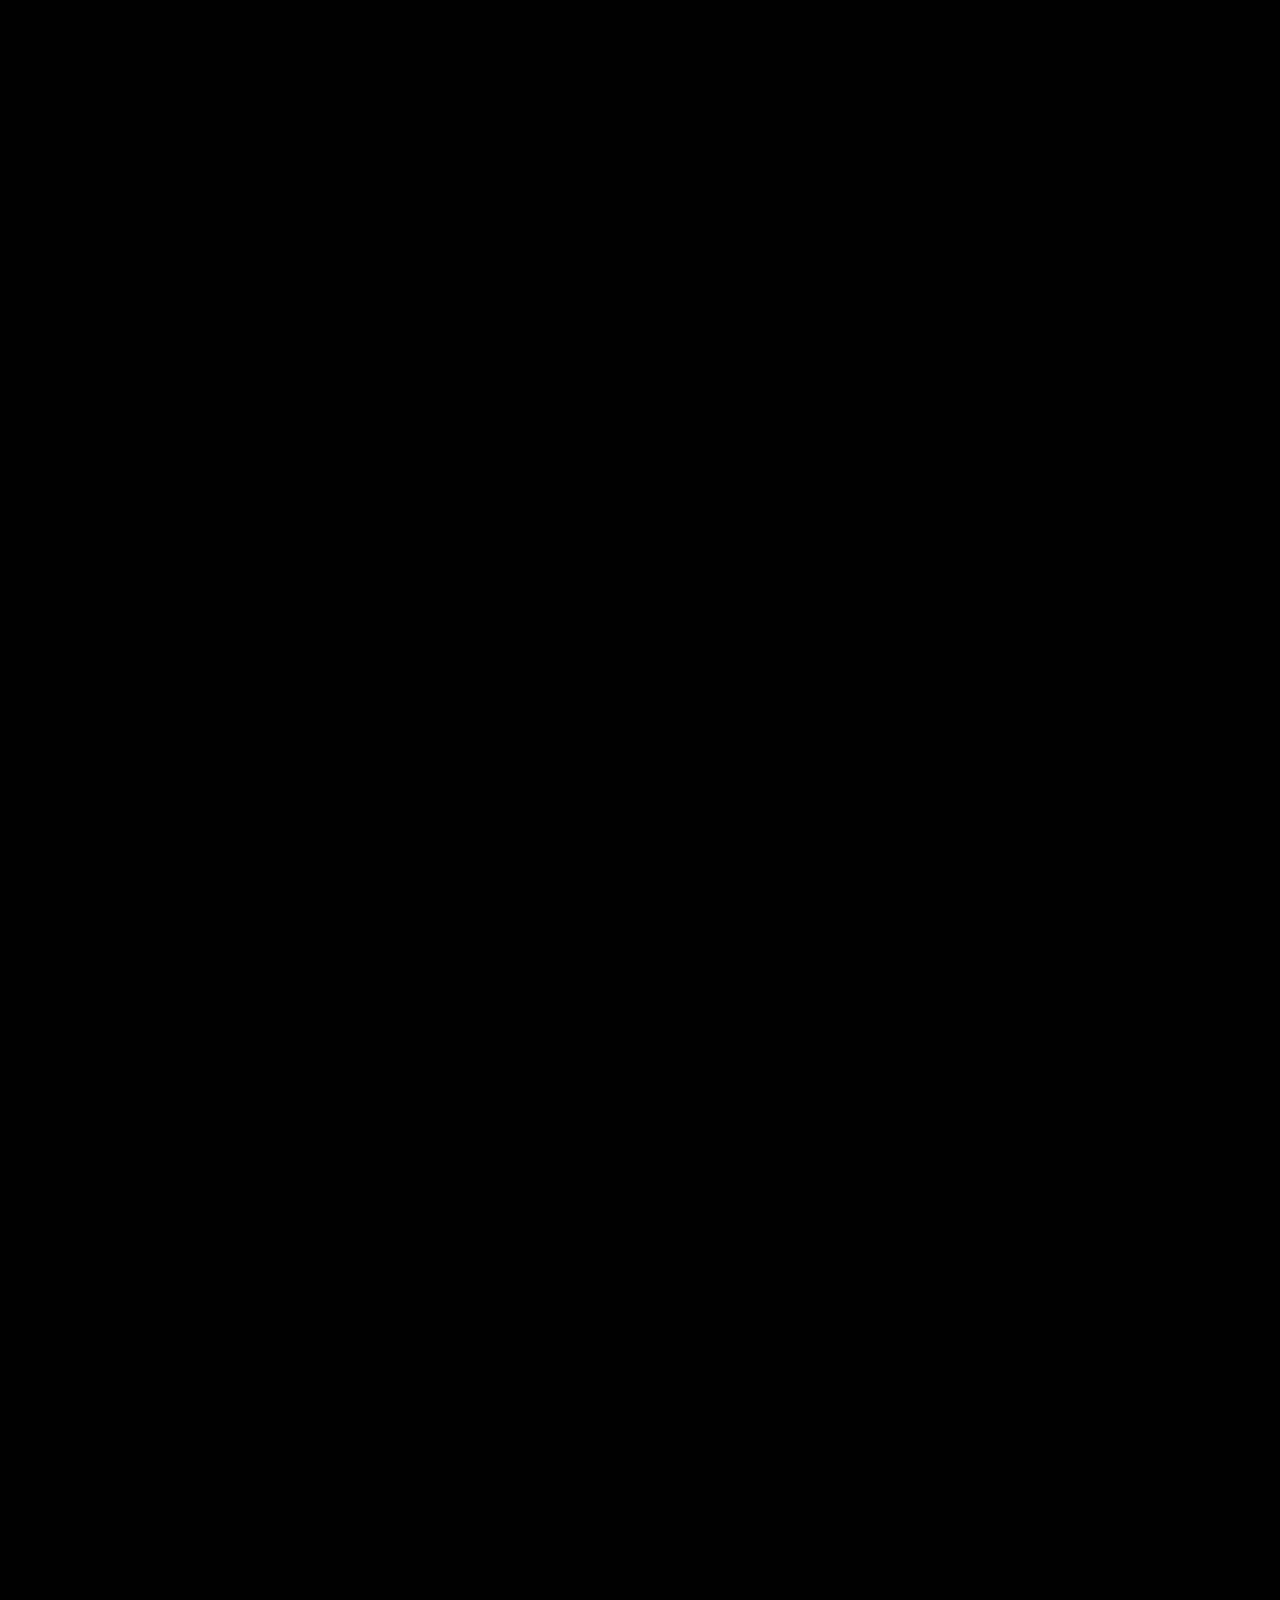
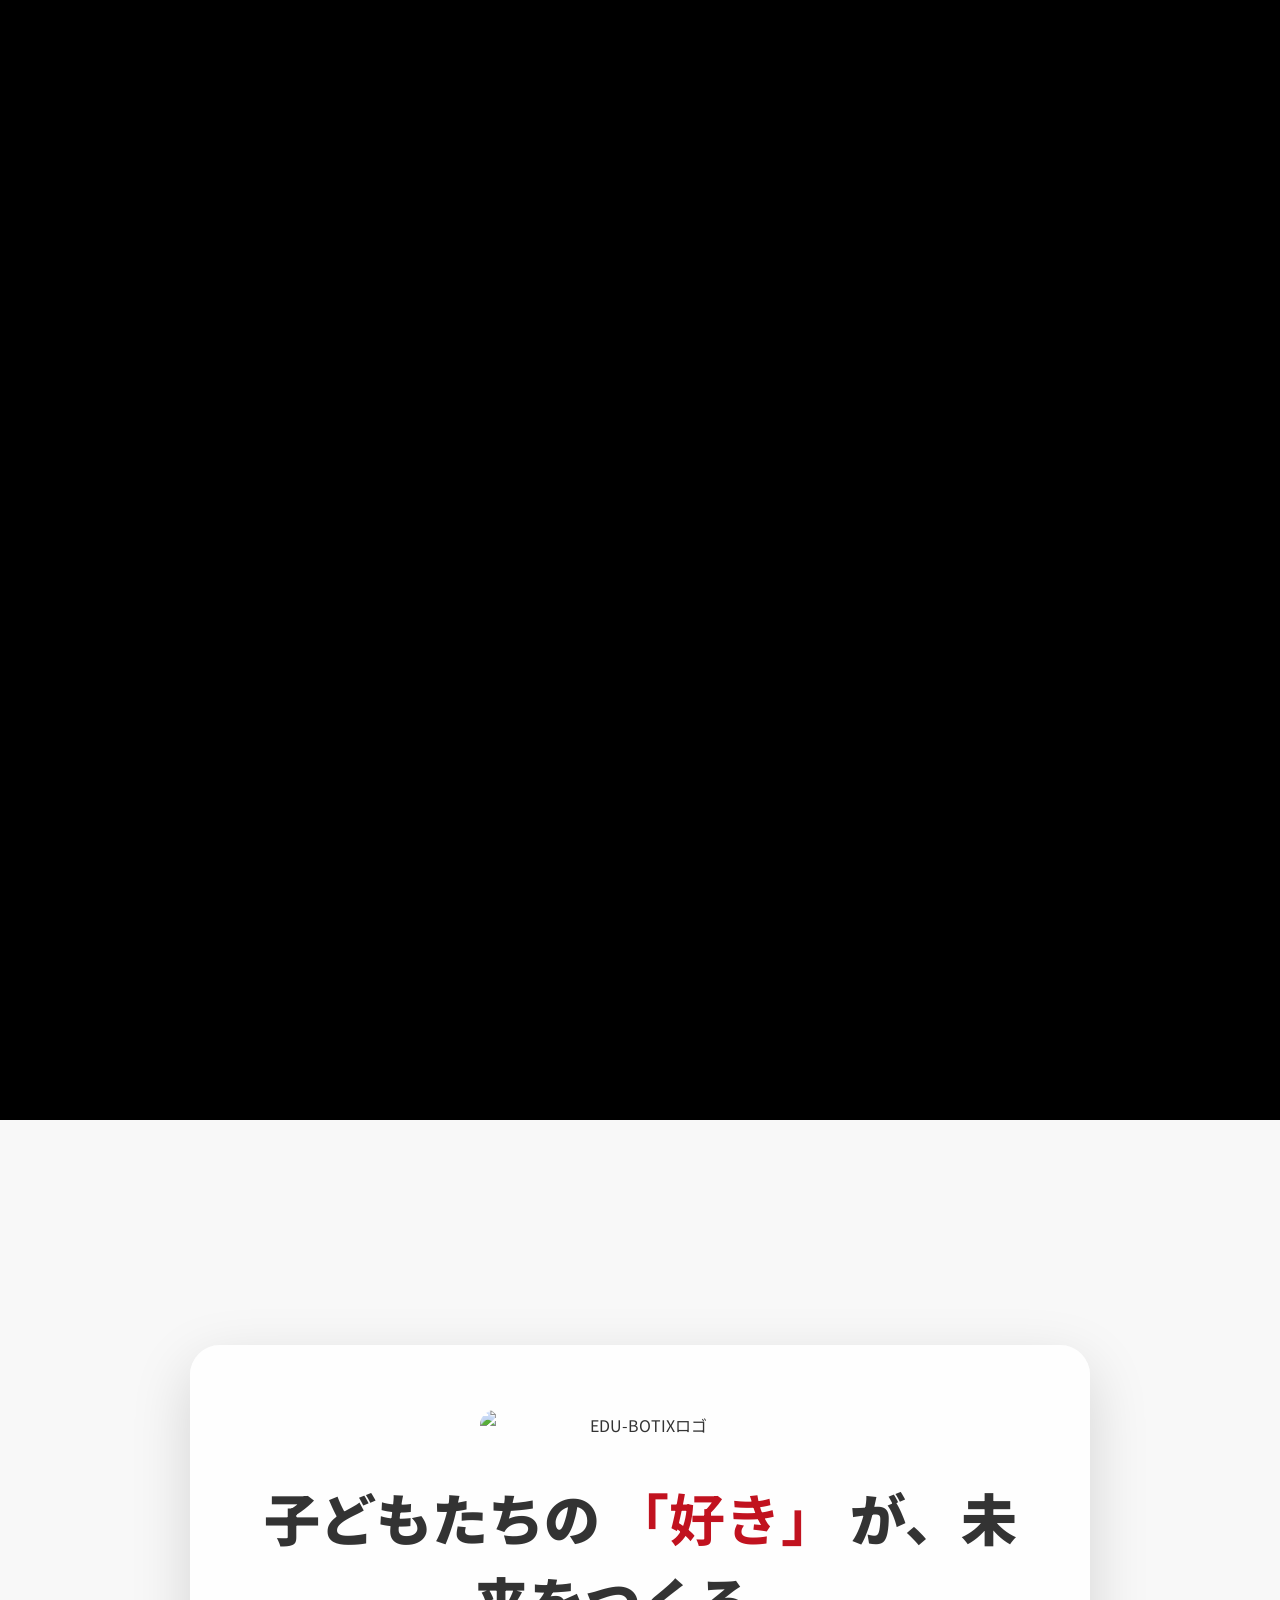
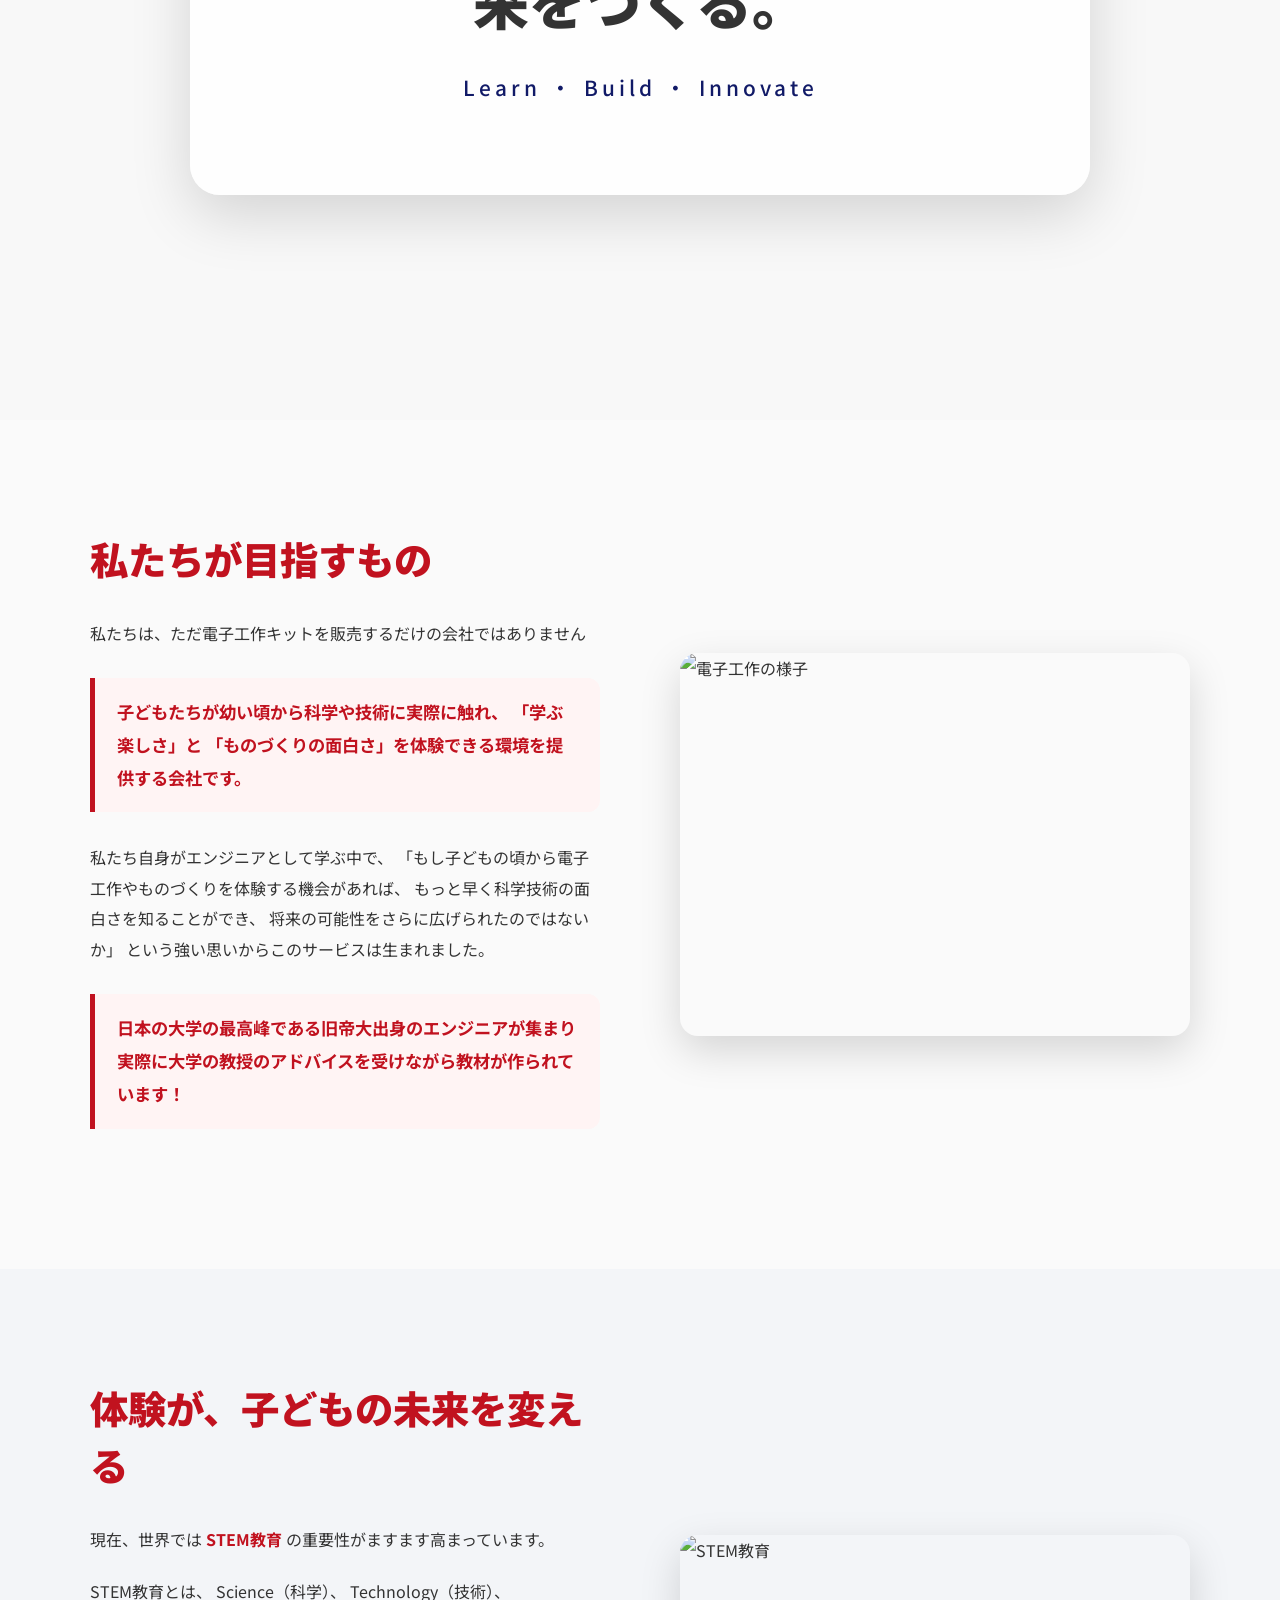
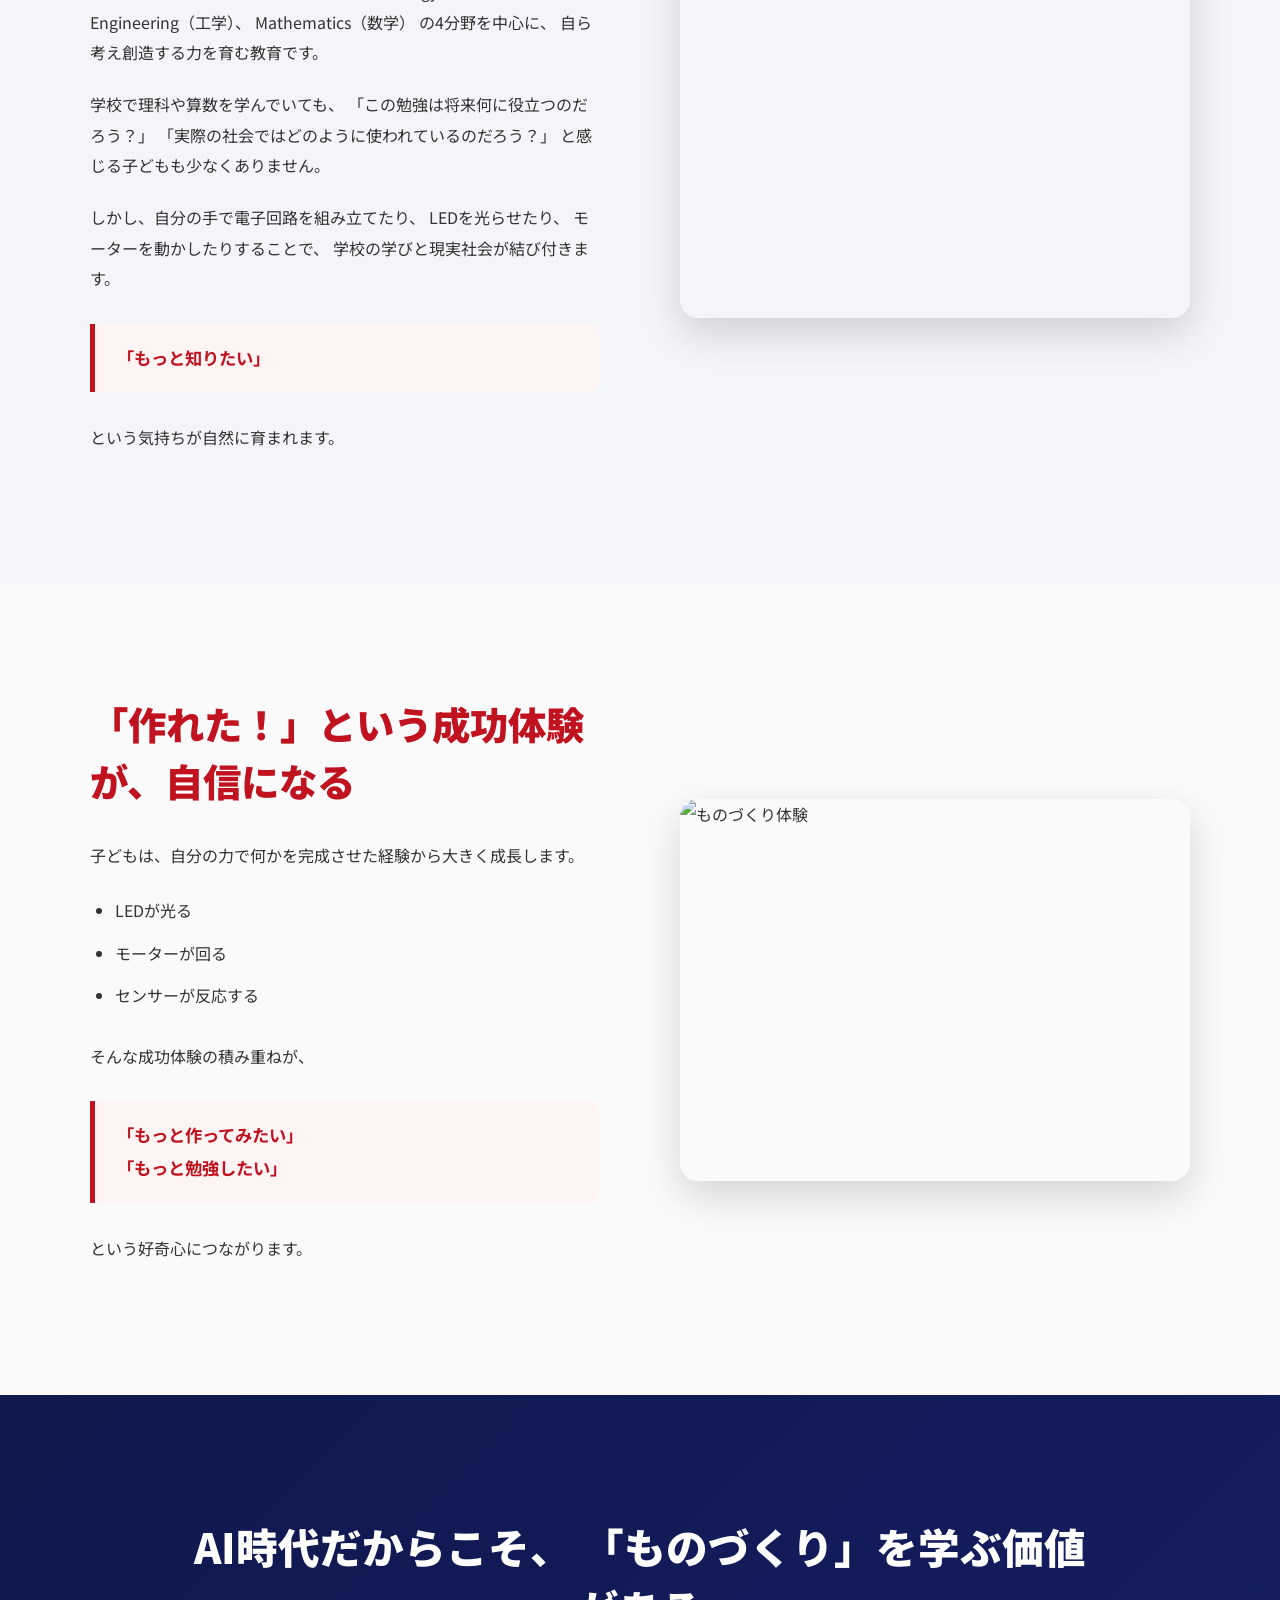
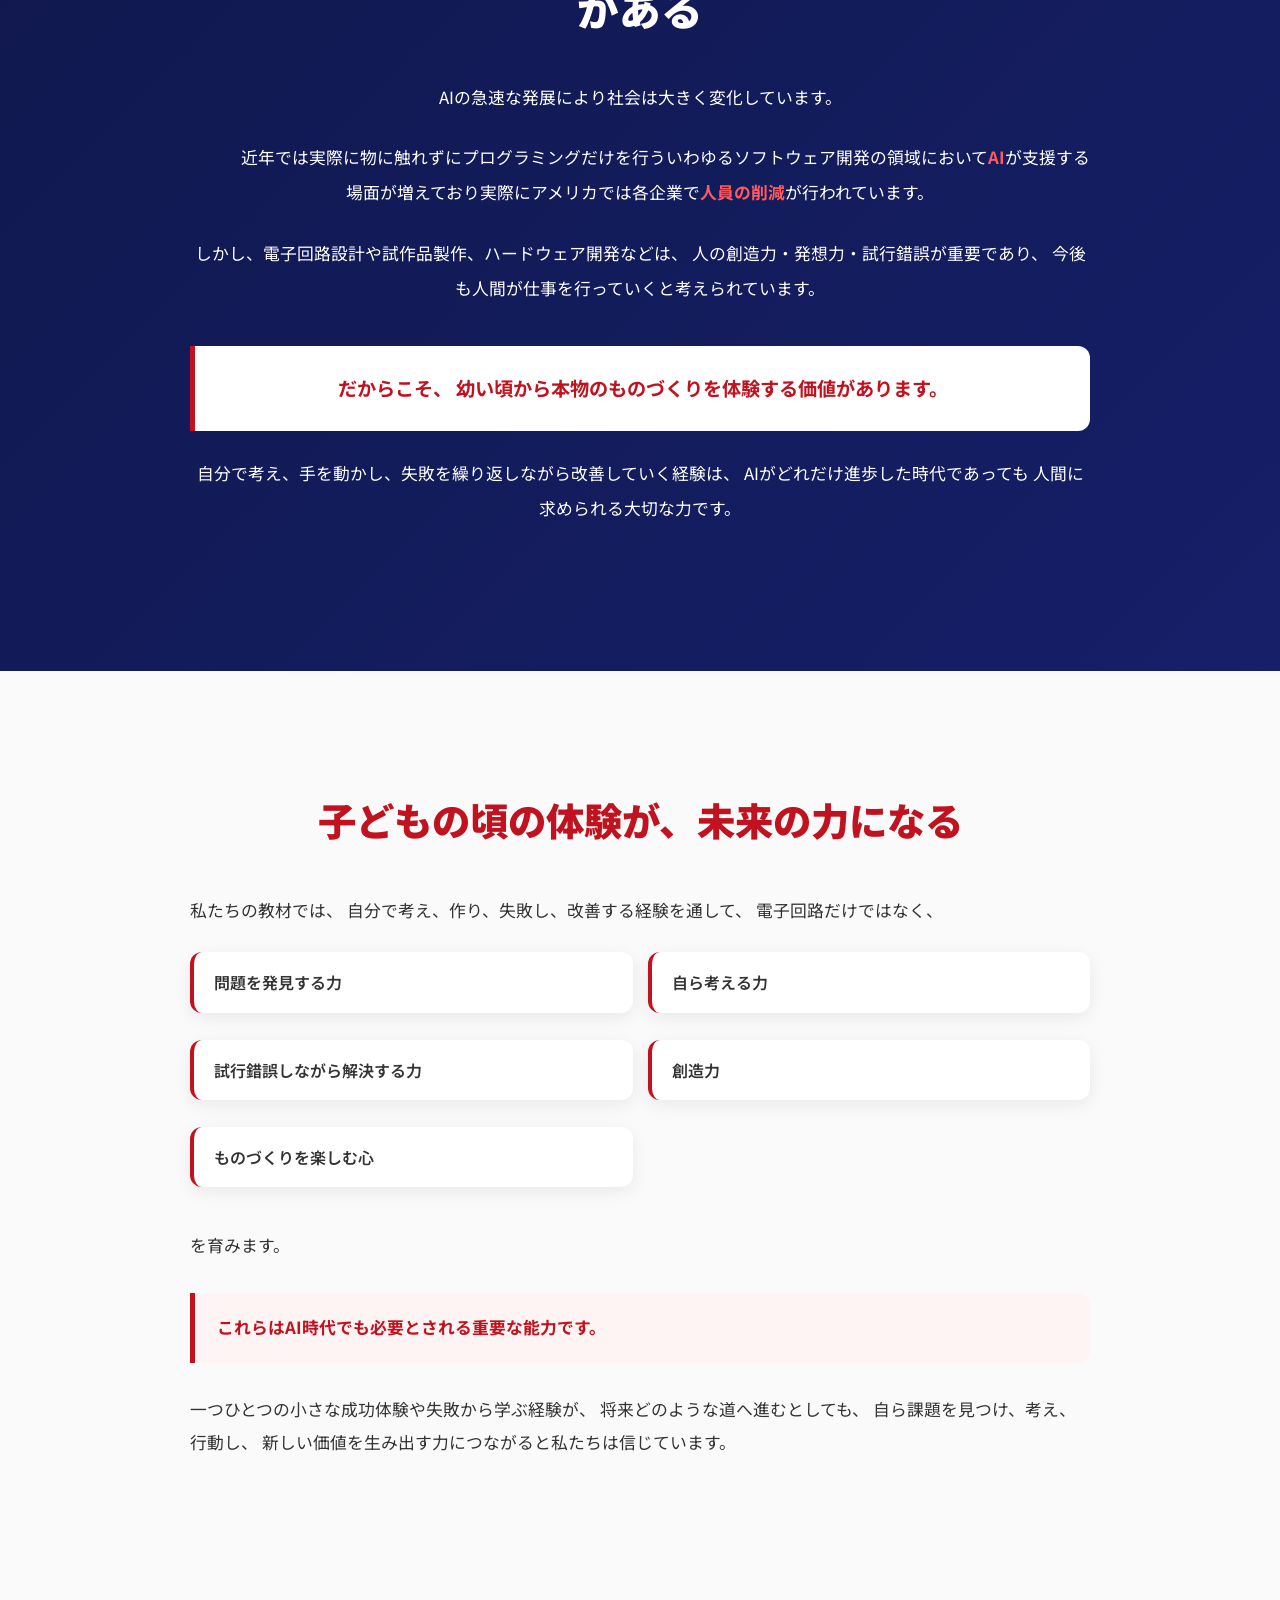
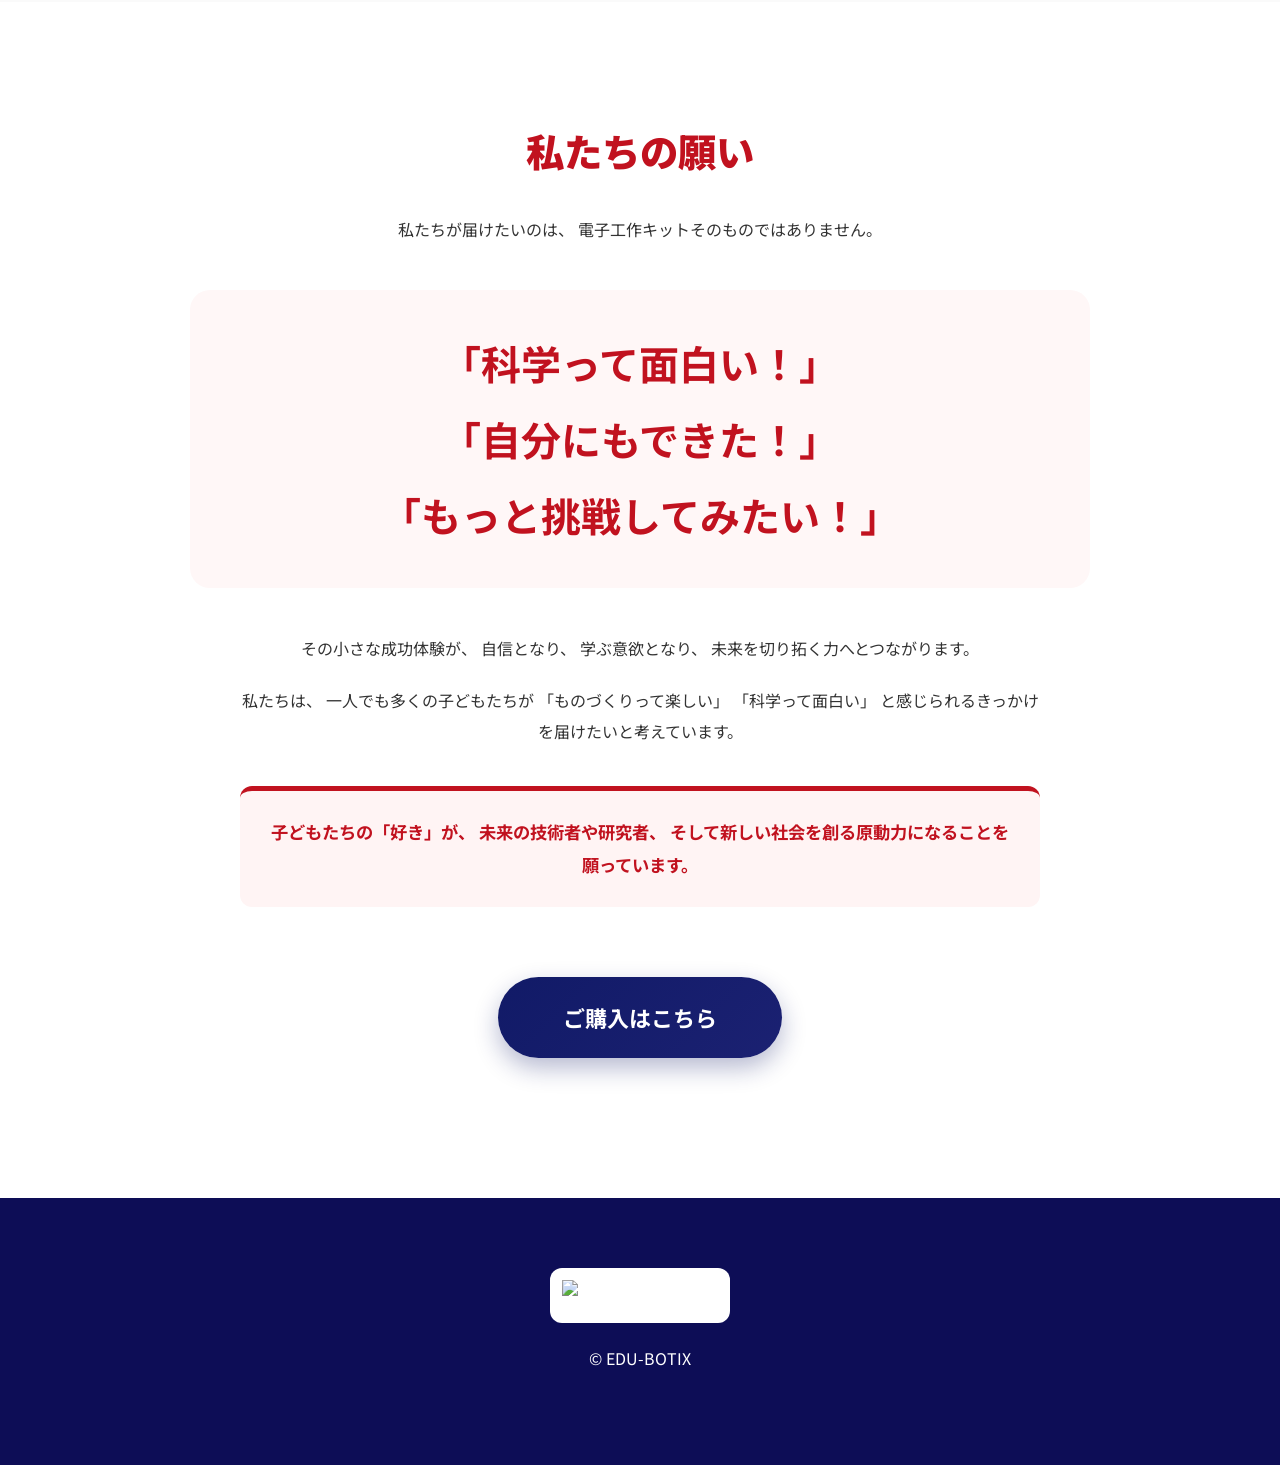
==== commit 96565612: "Reveal the opening story progressively in one fixed screen" ====
--- a/index.html
+++ b/index.html
@@ -22,28 +22,24 @@
 <body class="spark-home">
 <section class="spark-intro" aria-label="EDU-BOTIXのストーリー">
     <div class="spark-stage" aria-hidden="true"><canvas id="spark-canvas"></canvas></div>
-    <div class="spark-skip-wrap"><a class="spark-skip" href="#site-home">サイトへ進む ↓</a></div>
-    <div class="spark-story">
-        <div class="spark-panel">
-            <p class="spark-line">最初は、暗闇の中にポツンと置かれた</p>
-            <p class="spark-line">ただの冷たいマイコンボードかもしれない。</p>
-            <a class="spark-scroll" href="#spark-chapter-two">SCROLL DOWN ↓</a>
-        </div>
-        <div class="spark-panel" id="spark-chapter-two" tabindex="-1">
-            <p class="spark-line">でも、あなたが書いた一行のコードが。</p>
-            <p class="spark-line">あなたが悩んで引いた、一本の配線が。</p>
-        </div>
-        <div class="spark-panel">
-            <p class="spark-line">見知らぬ誰かの「世界」と繋がり、連鎖し、</p>
-            <p class="spark-line">未来の可能性という光の網目を創り出していく。</p>
-        </div>
-        <div class="spark-panel">
-            <p class="spark-line spark-title">EDU-BOTIX</p>
-            <p class="spark-line spark-subtitle">スクロールして、ものづくりの世界へ。</p>
-            <a class="spark-enter" href="#site-home">EDU-BOTIXについて知る ↓</a>
-        </div>
-    </div>
-</section>
+    <div class="spark-skip-wrap"><a class="spark-skip" href="#site-home">サイトへ進む ↓</a></div>
+    <div class="spark-story">
+        <div class="spark-panel" id="spark-sequence" tabindex="-1">
+            <div class="spark-copy">
+                <p class="spark-line">最初は、暗闇の中にポツンと置かれた</p>
+                <p class="spark-line">ただの冷たいマイコンボードかもしれない。</p>
+                <p class="spark-line">でも、あなたが書いた一行のコードが。</p>
+                <p class="spark-line">あなたが悩んで引いた、一本の配線が。</p>
+                <p class="spark-line">見知らぬ誰かの「世界」と繋がり、連鎖し、</p>
+                <p class="spark-line">未来の可能性という光の網目を創り出していく。</p>
+                <p class="spark-line spark-title">EDU-BOTIX</p>
+                <p class="spark-line spark-subtitle">スクロールして、ものづくりの世界へ。</p>
+                <a class="spark-enter" href="#site-home">EDU-BOTIXについて知る ↓</a>
+            </div>
+            <div class="spark-scroll" aria-hidden="true">SCROLL DOWN ↓</div>
+        </div>
+    </div>
+</section>
 <!-- ハンバーガーメニュー -->
 <header class="header">
 
--- a/intro.css
+++ b/intro.css
@@ -3,22 +3,23 @@
 .spark-intro { position: relative; isolation: isolate; background: #000; color: #fff; }
 .spark-stage { position: sticky; top: 0; height: 100vh; height: 100svh; margin-bottom: -100vh; margin-bottom: -100svh; overflow: hidden; pointer-events: none; background: radial-gradient(ellipse at center, #071222 0%, #000 70%); }
 #spark-canvas { display: block; width: 100%; height: 100%; }
-.spark-story { position: relative; z-index: 1; text-align: center; }
-.spark-panel { position: relative; min-height: 80vh; min-height: 80svh; display: flex; flex-direction: column; align-items: center; justify-content: center; padding: 80px 24px; }
-.spark-panel:first-child, .spark-panel:last-child { min-height: 100vh; min-height: 100svh; }
-.spark-intro .spark-line { max-width: 850px; margin: 15px 0; color: #fff; font-size: clamp(1.05rem, 3.4vw, 1.5rem); font-weight: 300; line-height: 1.9; letter-spacing: .14em; text-align: center; text-shadow: 0 0 16px #639fff88; overflow-wrap: anywhere; }
+.spark-story { position: relative; z-index: 1; height: 480vh; height: 480svh; text-align: center; }
+.spark-panel { position: sticky; top: 0; height: 100vh; height: 100svh; display: flex; flex-direction: column; align-items: center; justify-content: center; padding: 64px 24px 76px; overflow: hidden; }
+.spark-copy { display: flex; flex-direction: column; align-items: center; justify-content: center; width: min(920px, 100%); }
+.spark-intro .spark-line { max-width: 850px; margin: 7px 0; opacity: 0; transform: translateY(16px); color: #fff; font-size: clamp(.95rem, 2.4vw, 1.35rem); font-weight: 300; line-height: 1.65; letter-spacing: .12em; text-align: center; text-shadow: 0 0 16px #639fff88; overflow-wrap: anywhere; transition: opacity .45s ease, transform .45s ease; }
+.spark-intro .spark-line.is-visible { opacity: 1; transform: translateY(0); }
 .spark-intro .spark-title { font-family: 'Helvetica Neue', sans-serif; font-size: clamp(2.2rem, 8vw, 4.5rem); font-weight: 800; color: #0c254a; -webkit-text-stroke: 1px #ffffffcc; letter-spacing: .12em; text-shadow: 0 0 30px #639fffbb; }
 .spark-intro .spark-subtitle { font-size: .85rem; color: #cce0ff; letter-spacing: .08em; }
-.spark-scroll { position: absolute; bottom: 7vh; color: #cce0ff; font-size: .8rem; letter-spacing: .15em; text-decoration: none; padding: 12px; }
+.spark-scroll { position: absolute; bottom: 4vh; color: #cce0ff; font-size: .8rem; letter-spacing: .15em; padding: 12px; opacity: .7; transition: opacity .35s ease; }
+.spark-intro.is-complete .spark-scroll { opacity: 0; }
 .spark-skip-wrap { position: sticky; top: 20px; z-index: 3; height: 0; display: flex; justify-content: flex-start; padding-left: 20px; }
 .spark-skip, .spark-enter { display: inline-flex; align-items: center; justify-content: center; min-height: 44px; padding: 10px 20px; border: 1px solid #7eabec88; border-radius: 99px; color: #fff; background: #081426; text-decoration: none; font-size: .85rem; }
-.spark-enter { margin-top: 30px; padding: 14px 30px; background: #153866; }
+.spark-enter { margin-top: 18px; padding: 14px 30px; opacity: 0; transform: translateY(12px); pointer-events: none; background: #153866; transition: opacity .45s ease, transform .45s ease, background-color .2s ease; }
+.spark-intro.is-complete .spark-enter { opacity: 1; transform: translateY(0); pointer-events: auto; }
 .spark-intro a:hover { background-color: #214674; }
 .spark-intro a:focus-visible { outline: 3px solid #cce0ff; outline-offset: 5px; }
-.spark-reveal { animation: spark-reveal 1s ease-out both; }
-@keyframes spark-reveal { from { opacity: 0; transform: translateY(24px); } to { opacity: 1; transform: translateY(0); } }
 /* Keep the existing fixed menu visible over both dark and light backgrounds. */
 body.spark-home .hamburger { background: #ffffffed; box-shadow: 0 0 0 9px #ffffffed; border-radius: 3px; }
 #site-home { scroll-margin-top: 0; }
-@media (max-width: 600px) { .spark-panel { padding-inline: 22px; } .spark-intro .spark-line { letter-spacing: .07em; } }
-@media (prefers-reduced-motion: reduce) { html { scroll-behavior: auto; } .spark-reveal { animation: none; } }
+@media (max-width: 600px) { .spark-panel { padding: 52px 20px 68px; } .spark-intro .spark-line { margin: 5px 0; font-size: clamp(.82rem, 3.6vw, 1rem); line-height: 1.55; letter-spacing: .045em; } .spark-intro .spark-title { margin-top: 12px; font-size: clamp(2rem, 11vw, 3rem); } .spark-subtitle { display: none; } .spark-enter { margin-top: 12px; padding: 11px 22px; } }
+@media (prefers-reduced-motion: reduce) { html { scroll-behavior: auto; } .spark-intro .spark-line, .spark-enter { transition: none; } }
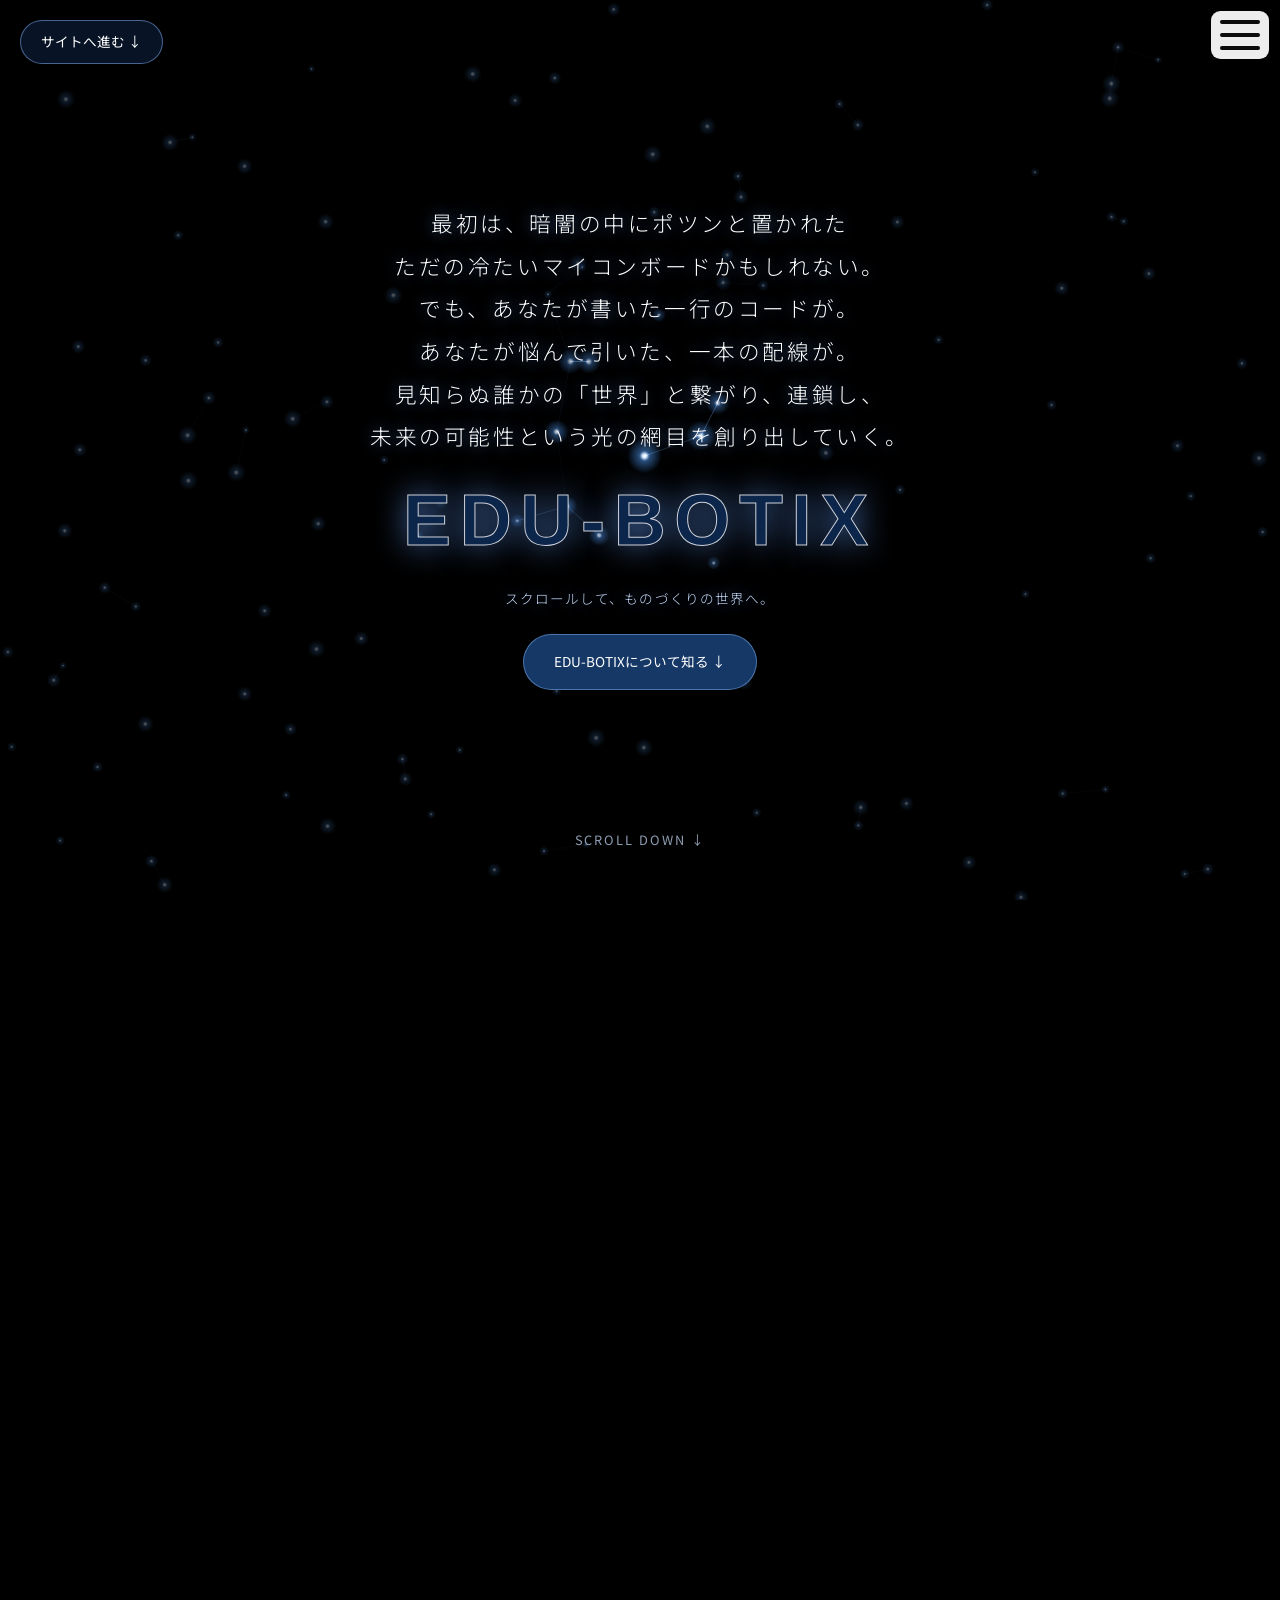
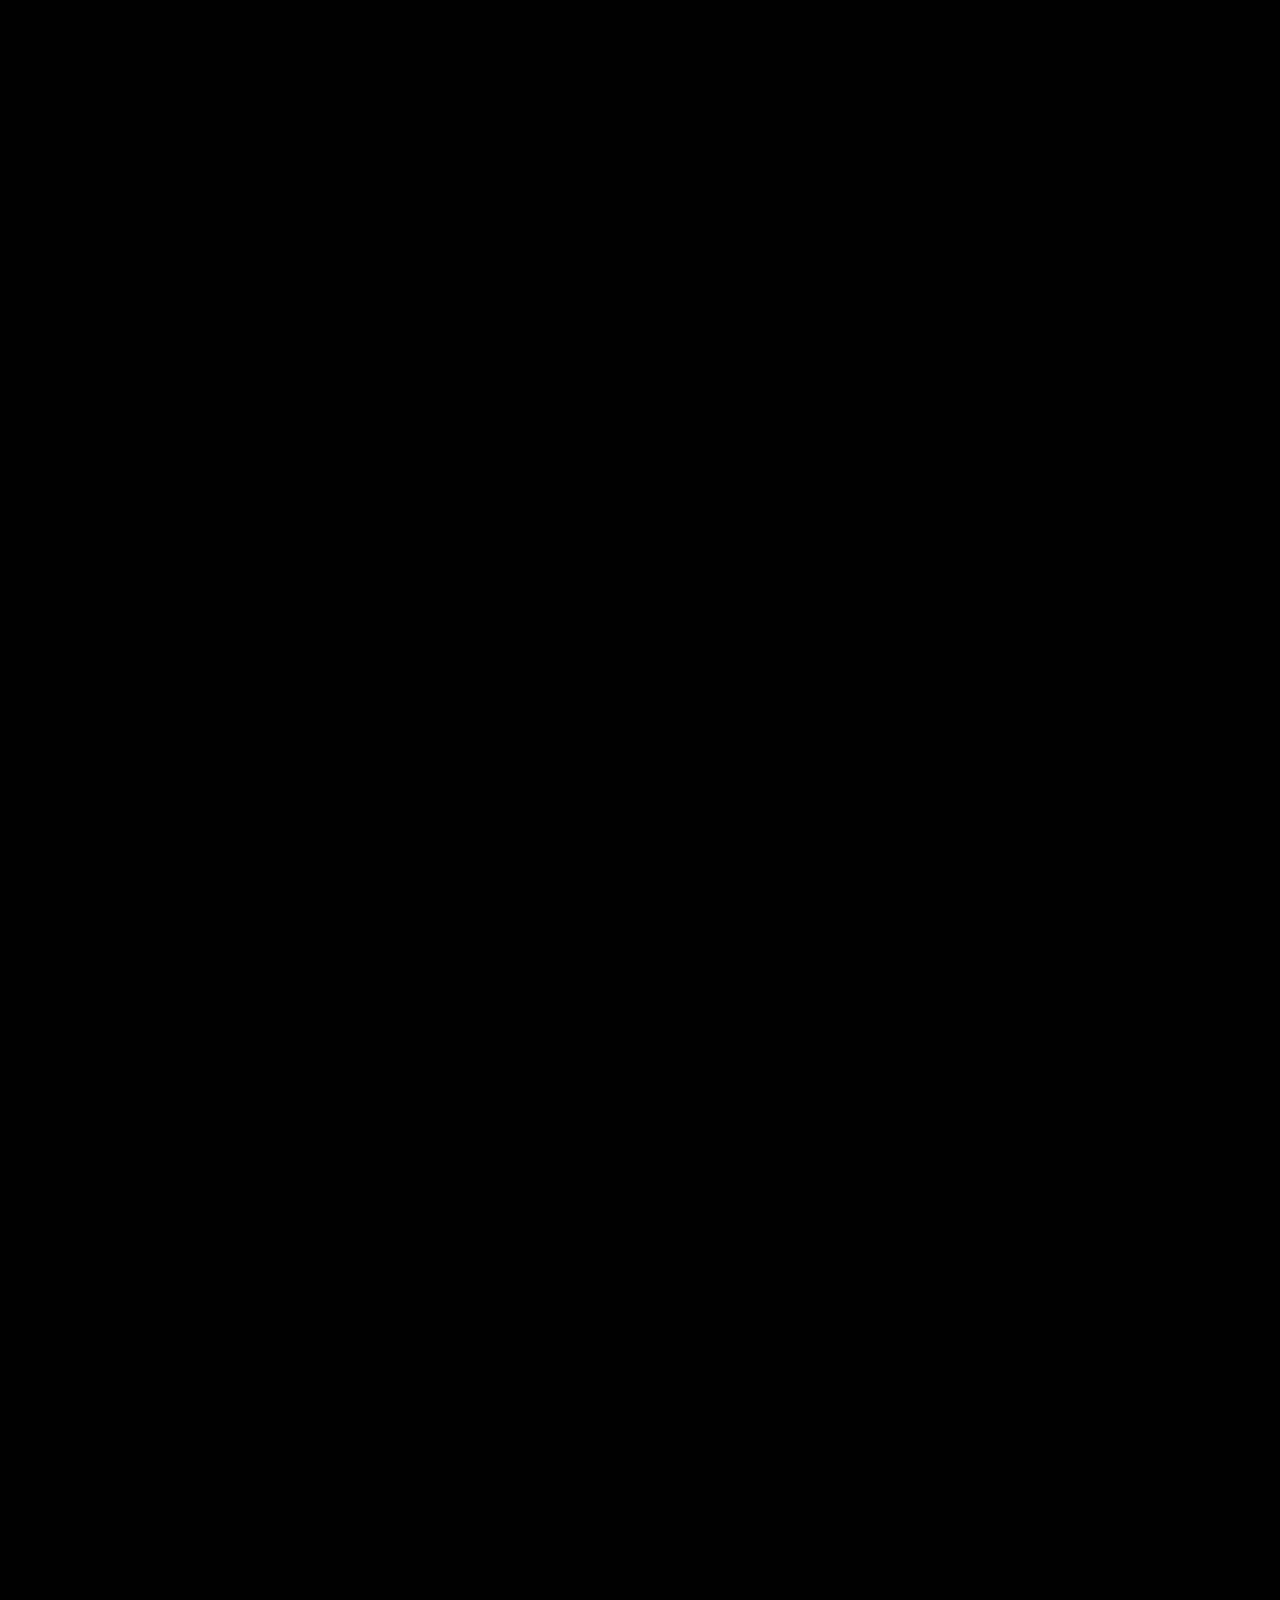
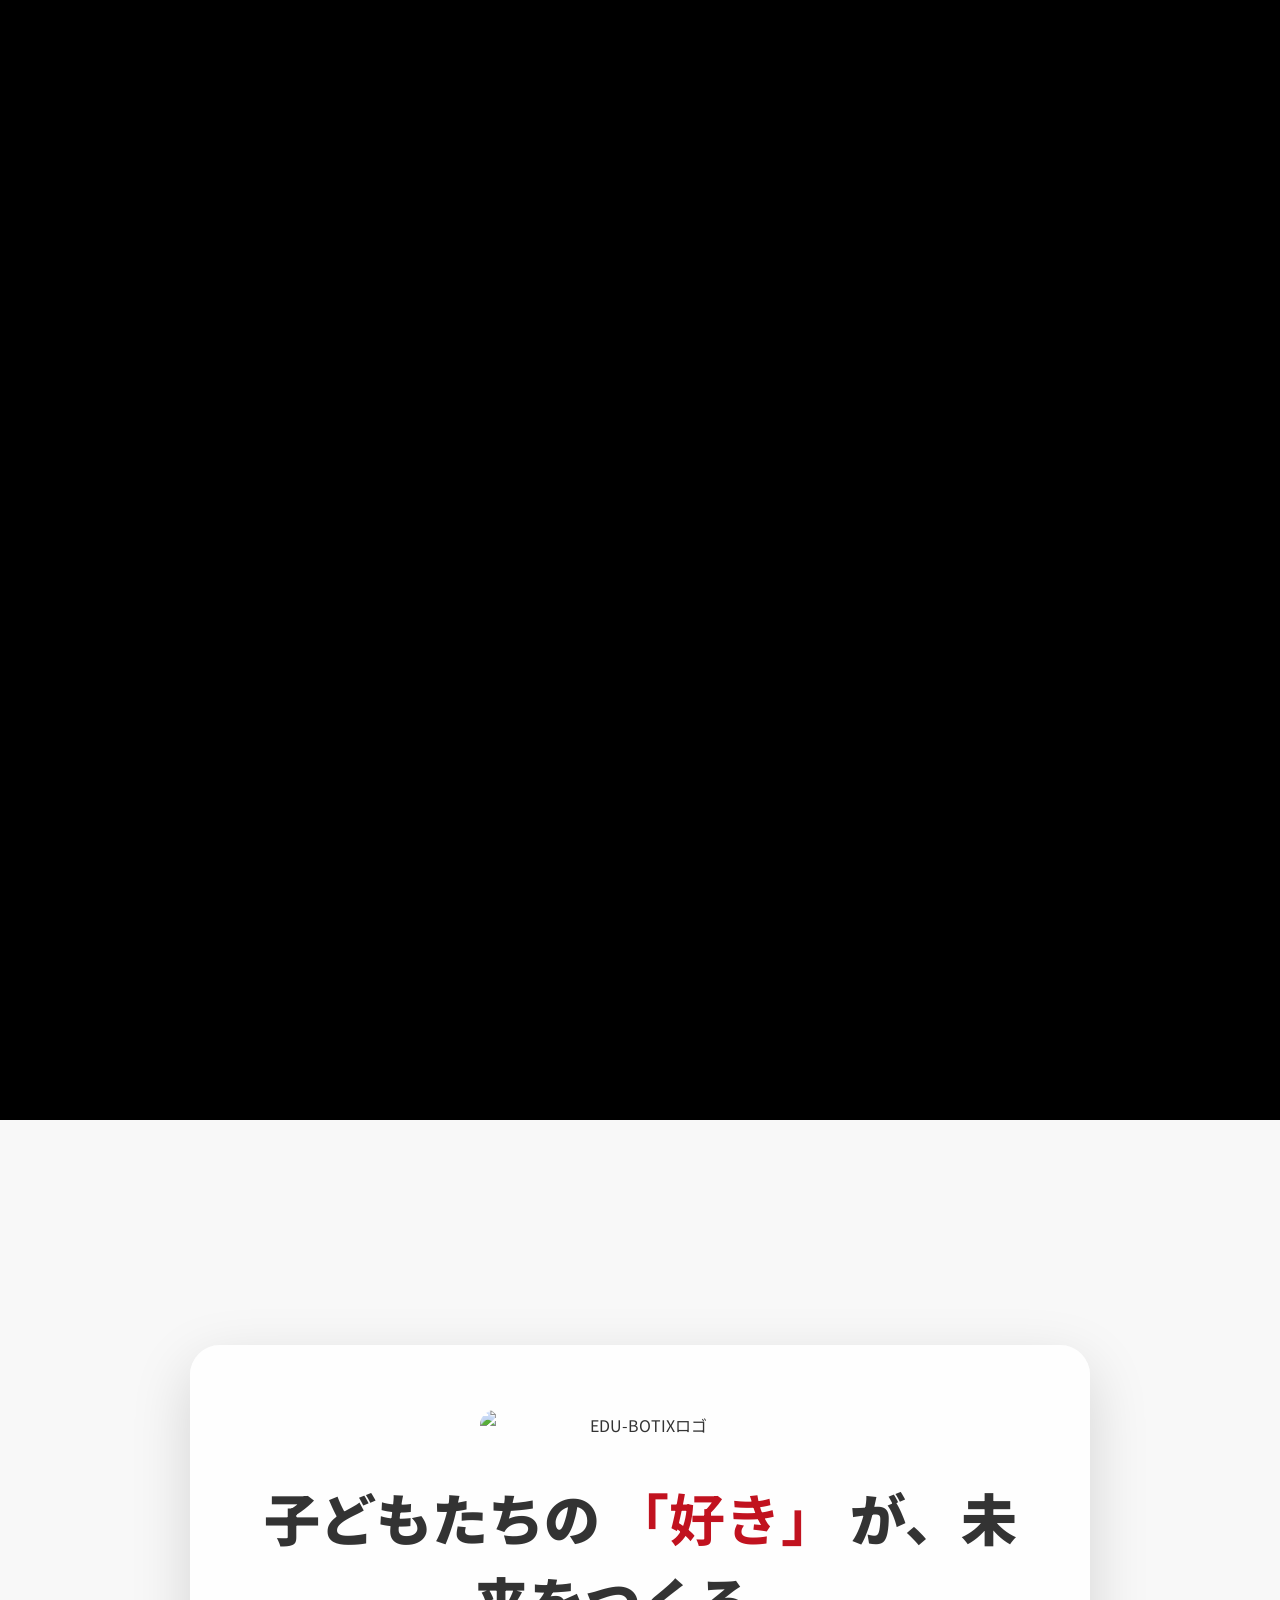
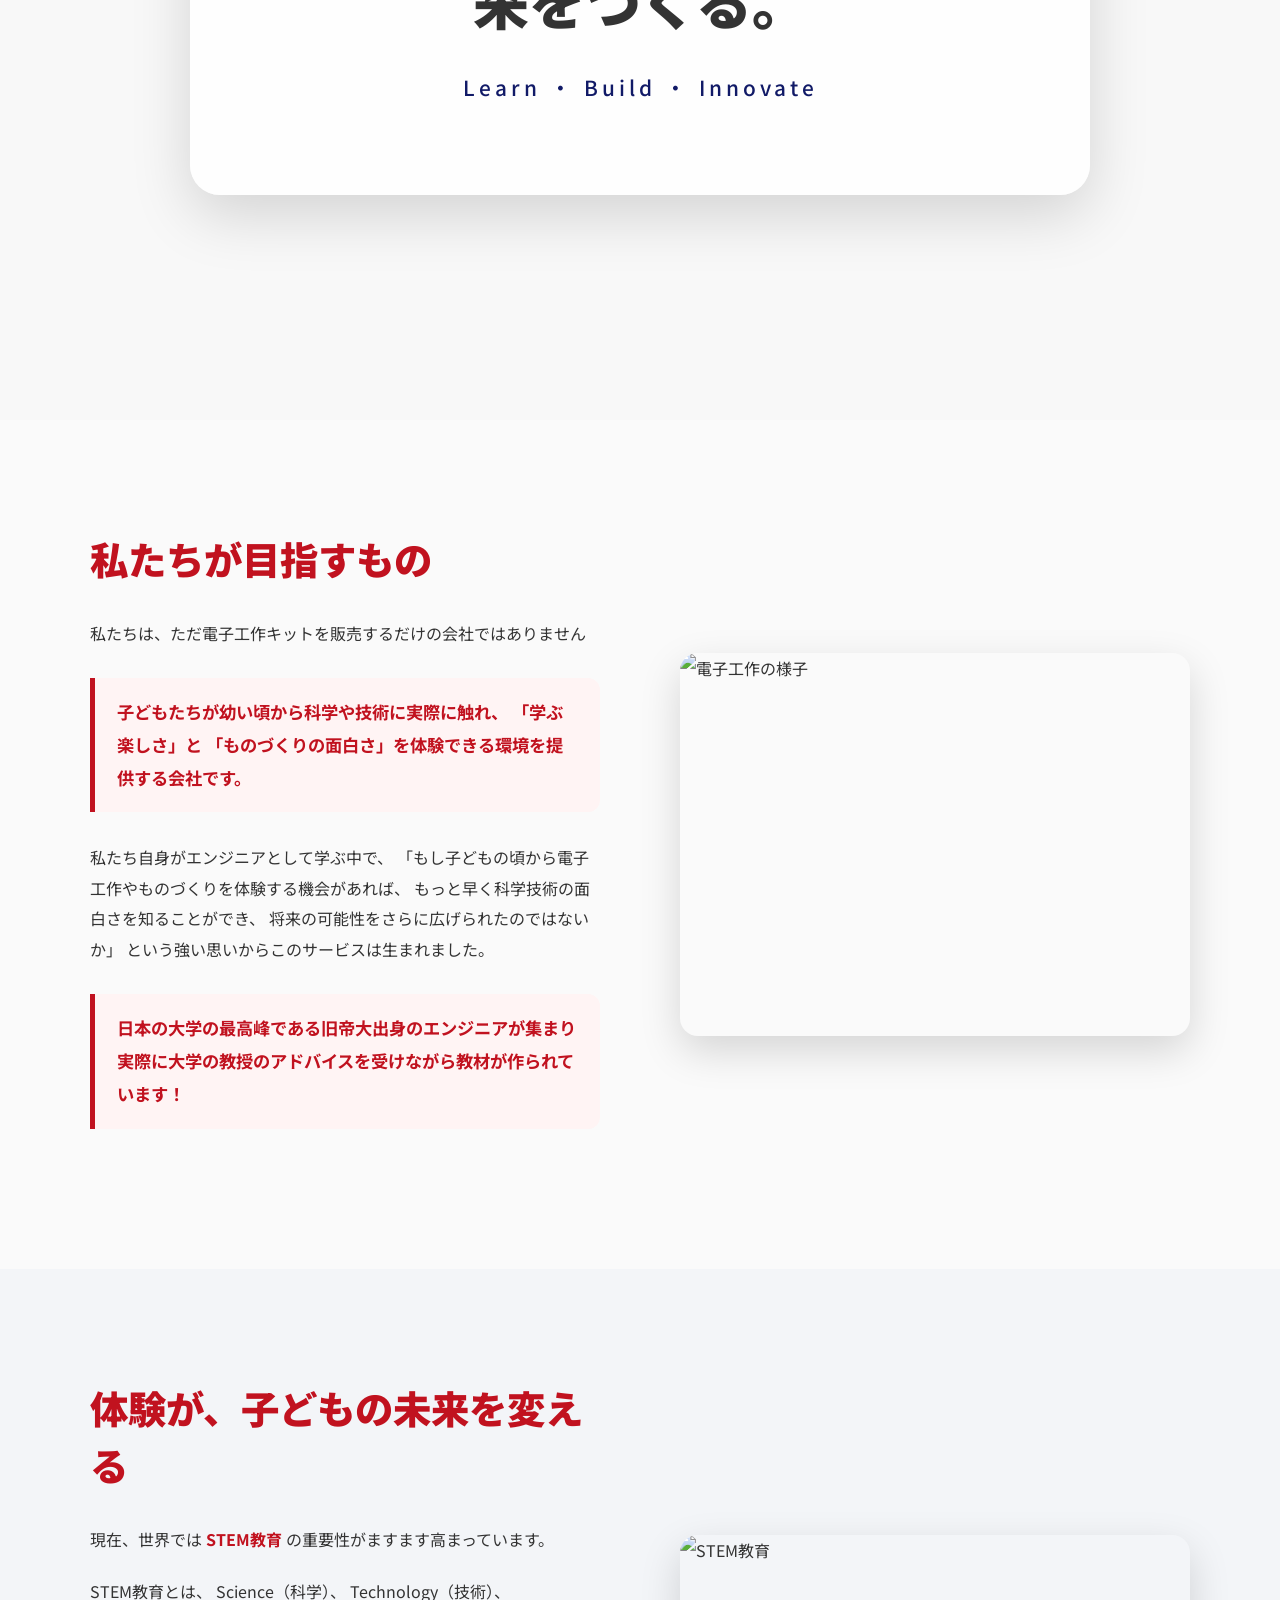
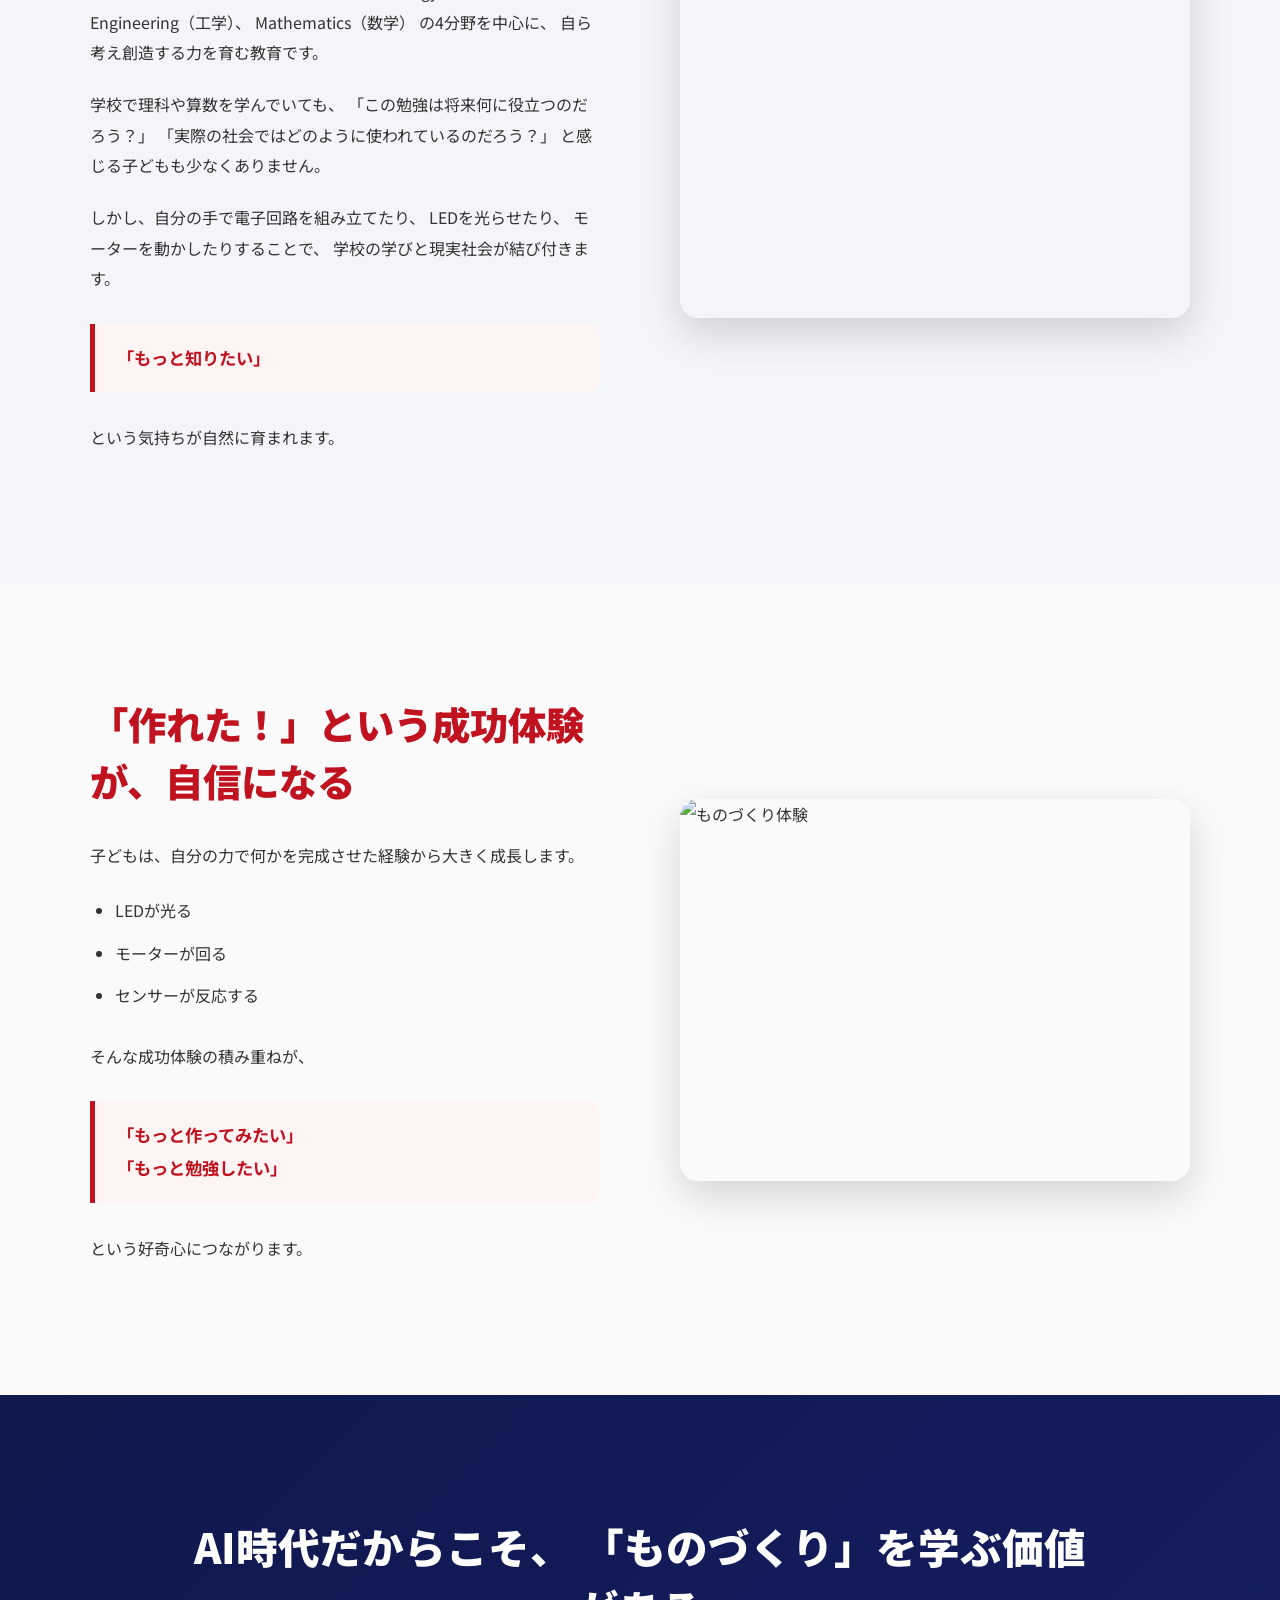
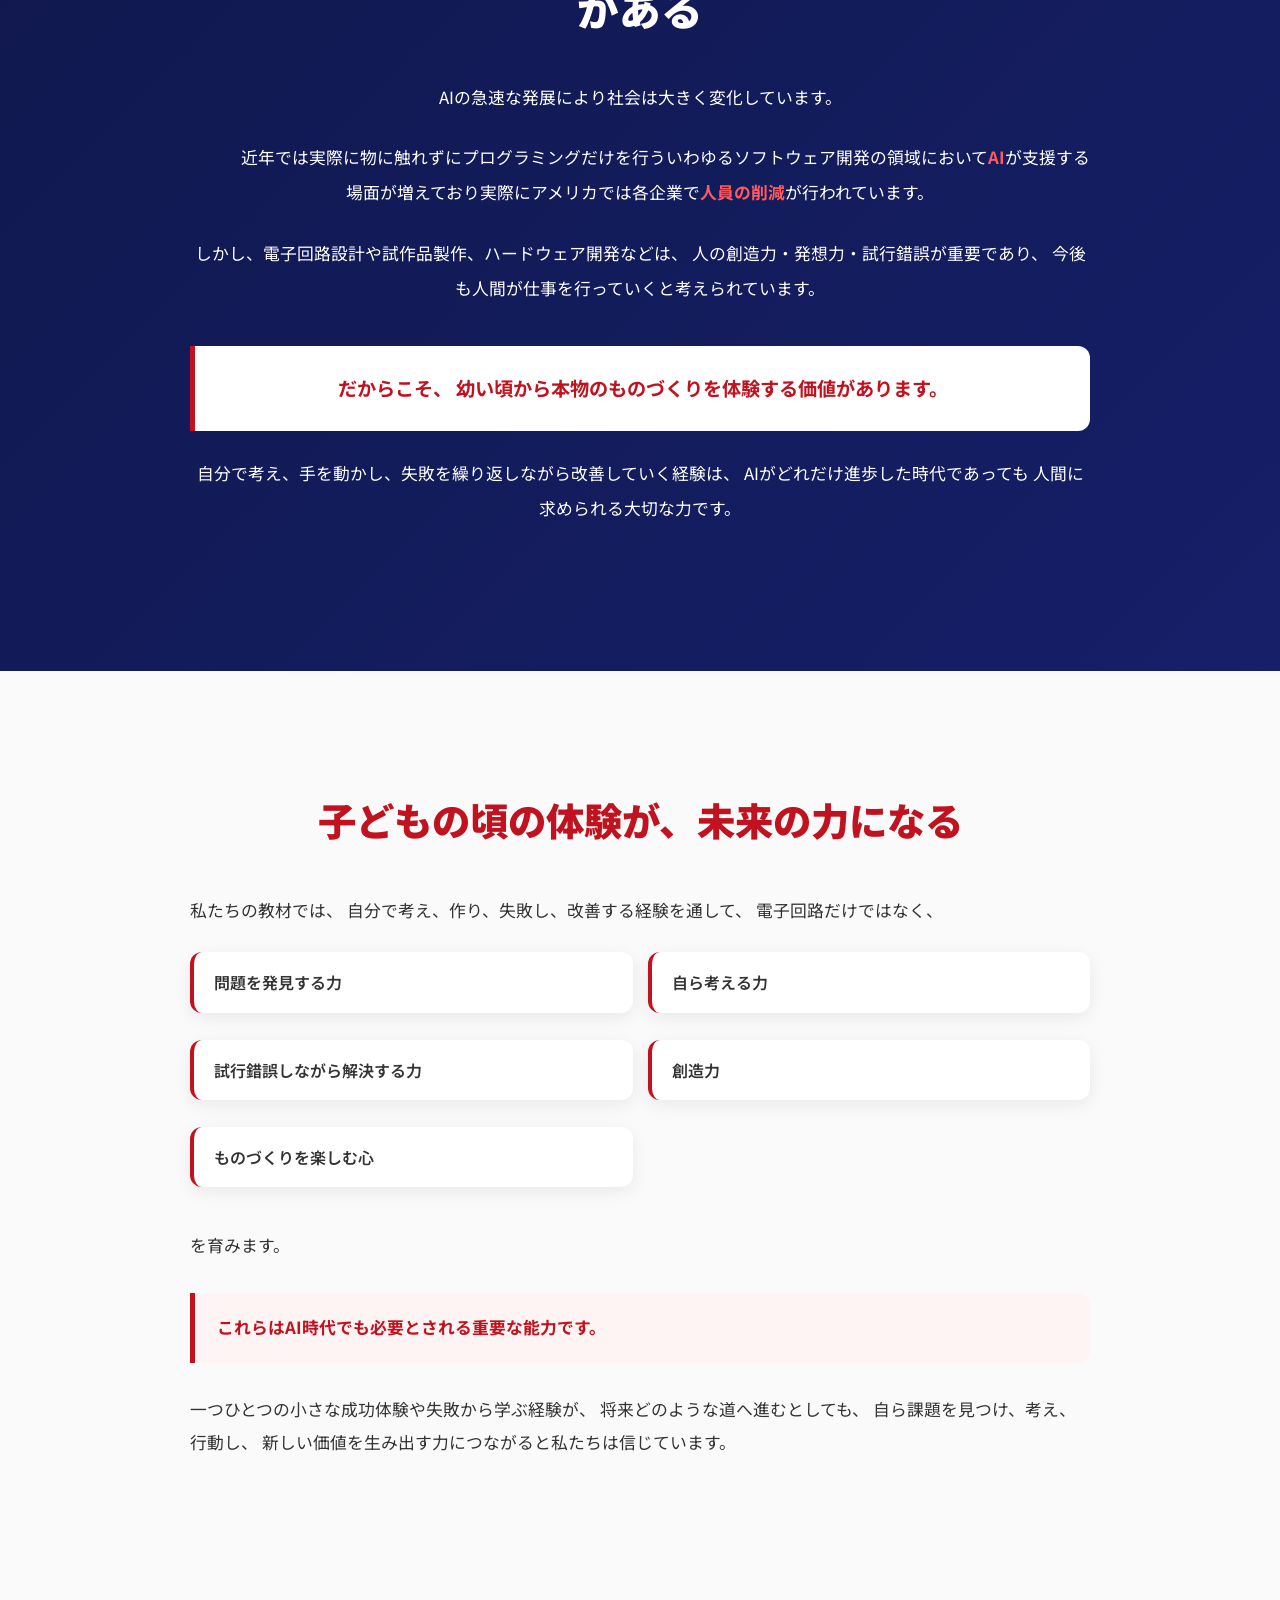
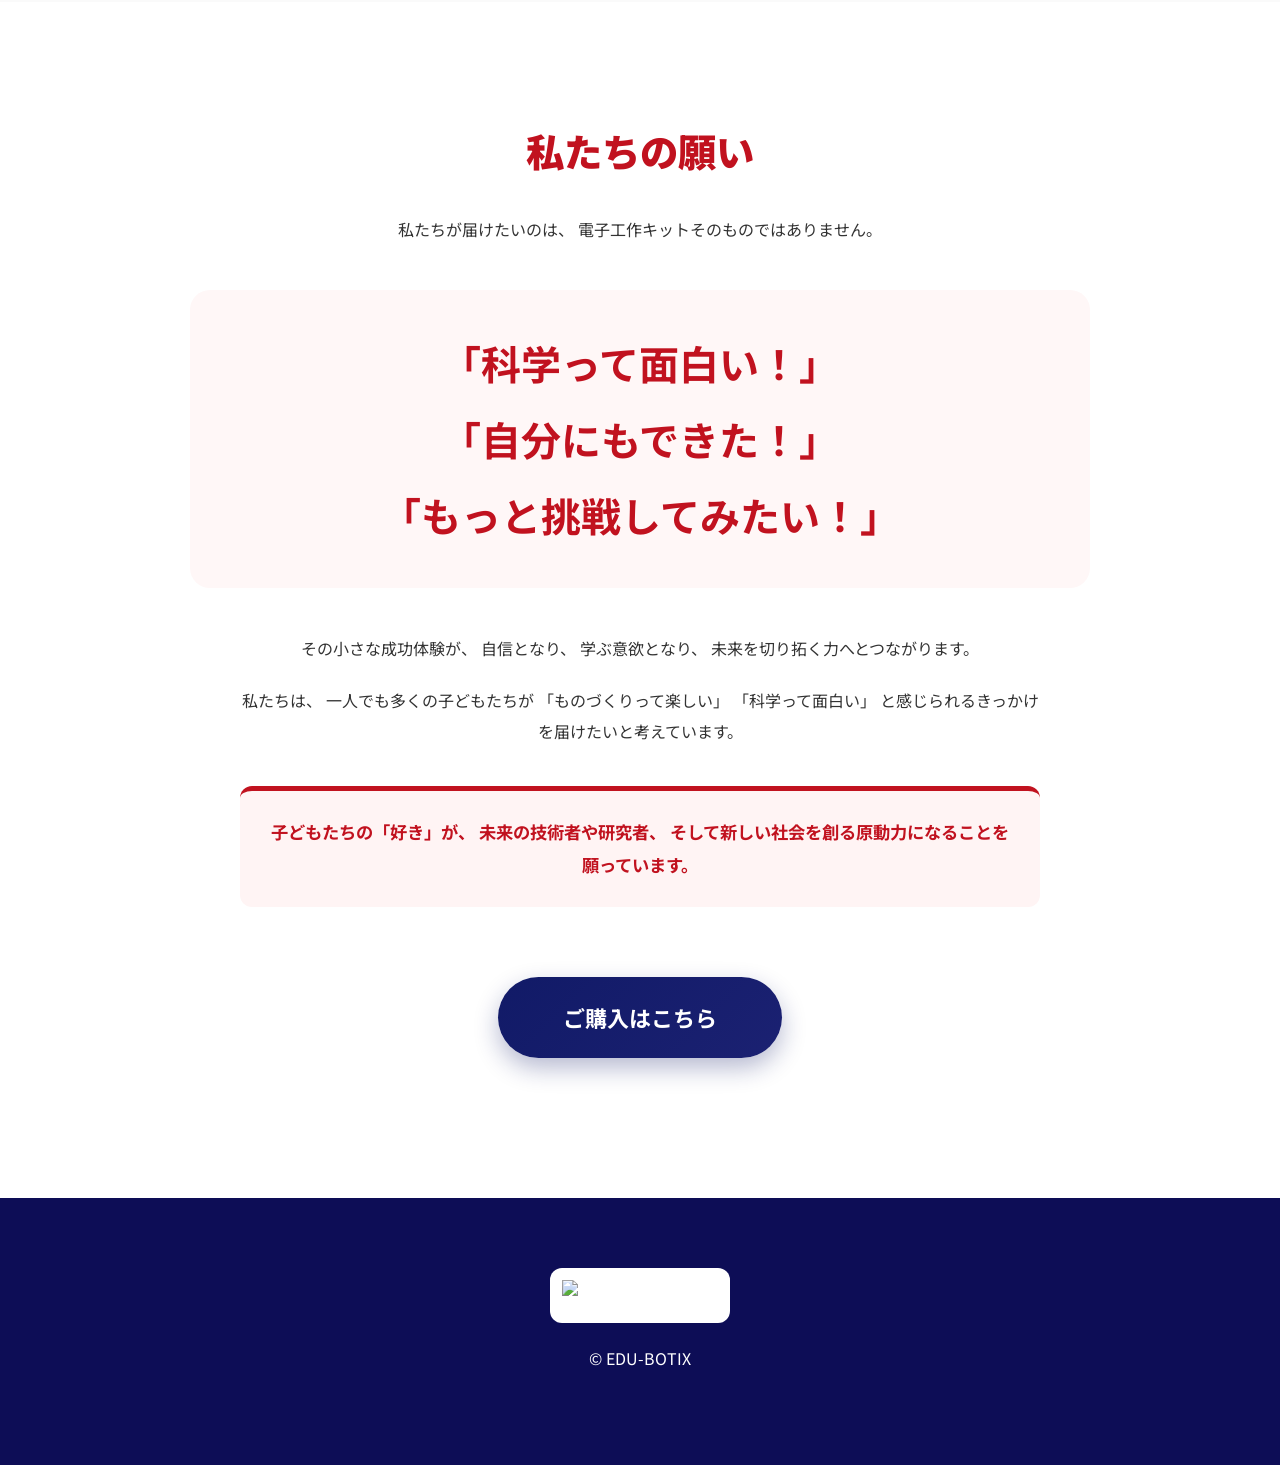
==== commit e9b72a9c: "Prevent opening text overlap, fit copy to viewport and brighten stars" ====
--- a/index.html
+++ b/index.html
@@ -10,8 +10,8 @@
     <title>EDU-BOTIX</title>
 
     <link rel="stylesheet" href="style.css">
-    <link rel="stylesheet" href="intro.css">
-    <script src="intro.js" defer></script>
+    <link rel="stylesheet" href="intro.css?v=20260922-2">
+    <script src="intro.js?v=20260922-2" defer></script>
 
     <link rel="preconnect" href="https://fonts.googleapis.com">
     <link rel="preconnect" href="https://fonts.gstatic.com" crossorigin>
--- a/intro.css
+++ b/intro.css
@@ -5,8 +5,9 @@
 #spark-canvas { display: block; width: 100%; height: 100%; }
 .spark-story { position: relative; z-index: 1; height: 480vh; height: 480svh; text-align: center; }
 .spark-panel { position: sticky; top: 0; height: 100vh; height: 100svh; display: flex; flex-direction: column; align-items: center; justify-content: center; padding: 64px 24px 76px; overflow: hidden; }
-.spark-copy { display: flex; flex-direction: column; align-items: center; justify-content: center; width: min(920px, 100%); }
-.spark-intro .spark-line { max-width: 850px; margin: 7px 0; opacity: 0; transform: translateY(16px); color: #fff; font-size: clamp(.95rem, 2.4vw, 1.35rem); font-weight: 300; line-height: 1.65; letter-spacing: .12em; text-align: center; text-shadow: 0 0 16px #639fff88; overflow-wrap: anywhere; transition: opacity .45s ease, transform .45s ease; }
+.spark-copy { display: block; flex: 0 0 auto; width: min(920px, 100%); transform: scale(var(--spark-copy-scale, 1)); transform-origin: center; }
+.spark-copy > .spark-line { position: static; inset: auto; display: block; width: 100%; height: auto; }
+.spark-intro .spark-line { max-width: 850px; margin: 7px auto; opacity: 0; transform: none; color: #fff; font-size: clamp(.95rem, 2.4vw, 1.35rem); font-weight: 300; line-height: 1.65; letter-spacing: .12em; text-align: center; text-shadow: 0 0 16px #639fff88; overflow-wrap: anywhere; transition: opacity .45s ease, transform .45s ease; }
 .spark-intro .spark-line.is-visible { opacity: 1; transform: translateY(0); }
 .spark-intro .spark-title { font-family: 'Helvetica Neue', sans-serif; font-size: clamp(2.2rem, 8vw, 4.5rem); font-weight: 800; color: #0c254a; -webkit-text-stroke: 1px #ffffffcc; letter-spacing: .12em; text-shadow: 0 0 30px #639fffbb; }
 .spark-intro .spark-subtitle { font-size: .85rem; color: #cce0ff; letter-spacing: .08em; }
@@ -14,12 +15,12 @@
 .spark-intro.is-complete .spark-scroll { opacity: 0; }
 .spark-skip-wrap { position: sticky; top: 20px; z-index: 3; height: 0; display: flex; justify-content: flex-start; padding-left: 20px; }
 .spark-skip, .spark-enter { display: inline-flex; align-items: center; justify-content: center; min-height: 44px; padding: 10px 20px; border: 1px solid #7eabec88; border-radius: 99px; color: #fff; background: #081426; text-decoration: none; font-size: .85rem; }
-.spark-enter { margin-top: 18px; padding: 14px 30px; opacity: 0; transform: translateY(12px); pointer-events: none; background: #153866; transition: opacity .45s ease, transform .45s ease, background-color .2s ease; }
+.spark-enter { margin-top: 18px; padding: 14px 30px; opacity: 0; transform: none; pointer-events: none; background: #153866; transition: opacity .45s ease, transform .45s ease, background-color .2s ease; }
 .spark-intro.is-complete .spark-enter { opacity: 1; transform: translateY(0); pointer-events: auto; }
 .spark-intro a:hover { background-color: #214674; }
 .spark-intro a:focus-visible { outline: 3px solid #cce0ff; outline-offset: 5px; }
 /* Keep the existing fixed menu visible over both dark and light backgrounds. */
 body.spark-home .hamburger { background: #ffffffed; box-shadow: 0 0 0 9px #ffffffed; border-radius: 3px; }
 #site-home { scroll-margin-top: 0; }
-@media (max-width: 600px) { .spark-panel { padding: 52px 20px 68px; } .spark-intro .spark-line { margin: 5px 0; font-size: clamp(.82rem, 3.6vw, 1rem); line-height: 1.55; letter-spacing: .045em; } .spark-intro .spark-title { margin-top: 12px; font-size: clamp(2rem, 11vw, 3rem); } .spark-subtitle { display: none; } .spark-enter { margin-top: 12px; padding: 11px 22px; } }
+@media (max-width: 600px) { .spark-panel { padding: 52px 20px 68px; } .spark-intro .spark-line { margin: 5px auto; font-size: clamp(.82rem, 3.6vw, 1rem); line-height: 1.55; letter-spacing: .045em; } .spark-intro .spark-title { margin-top: 12px; font-size: clamp(2rem, 11vw, 3rem); } .spark-subtitle { display: none; } .spark-enter { margin-top: 12px; padding: 11px 22px; } }
 @media (prefers-reduced-motion: reduce) { html { scroll-behavior: auto; } .spark-intro .spark-line, .spark-enter { transition: none; } }
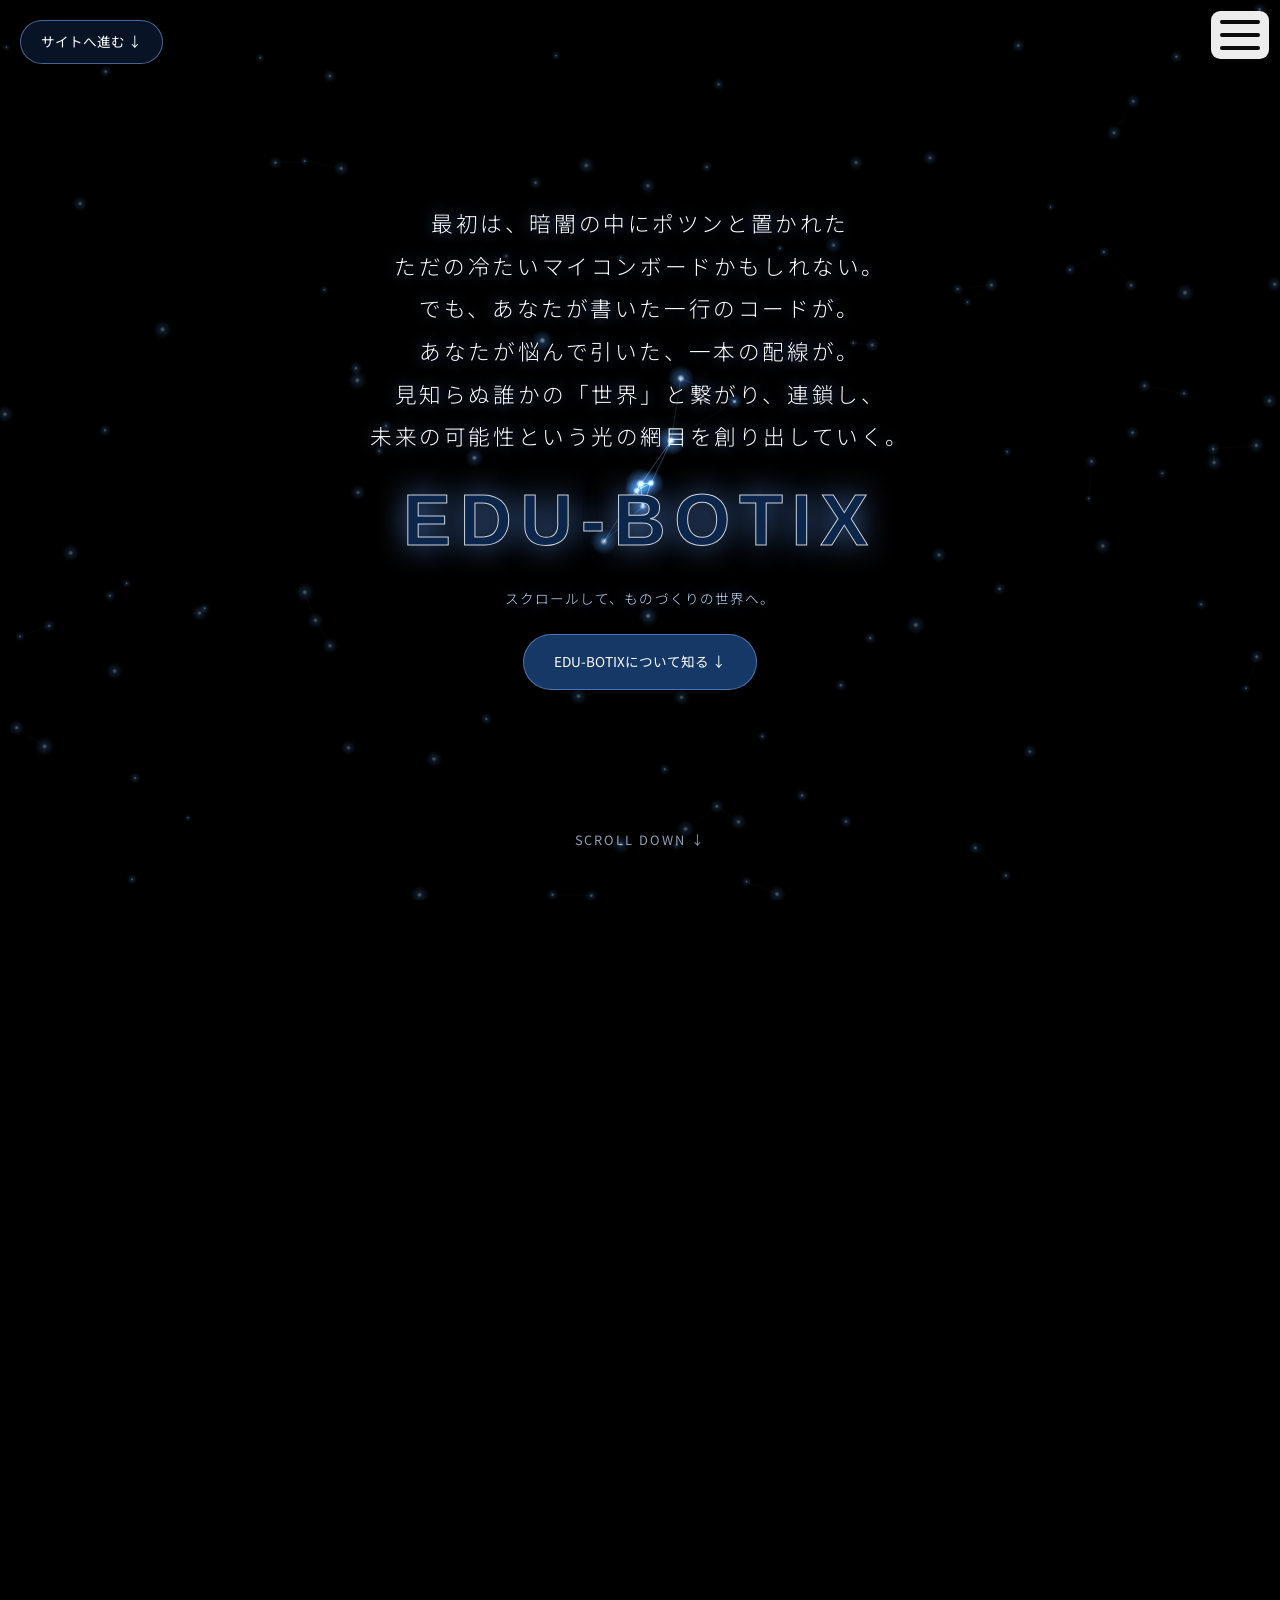
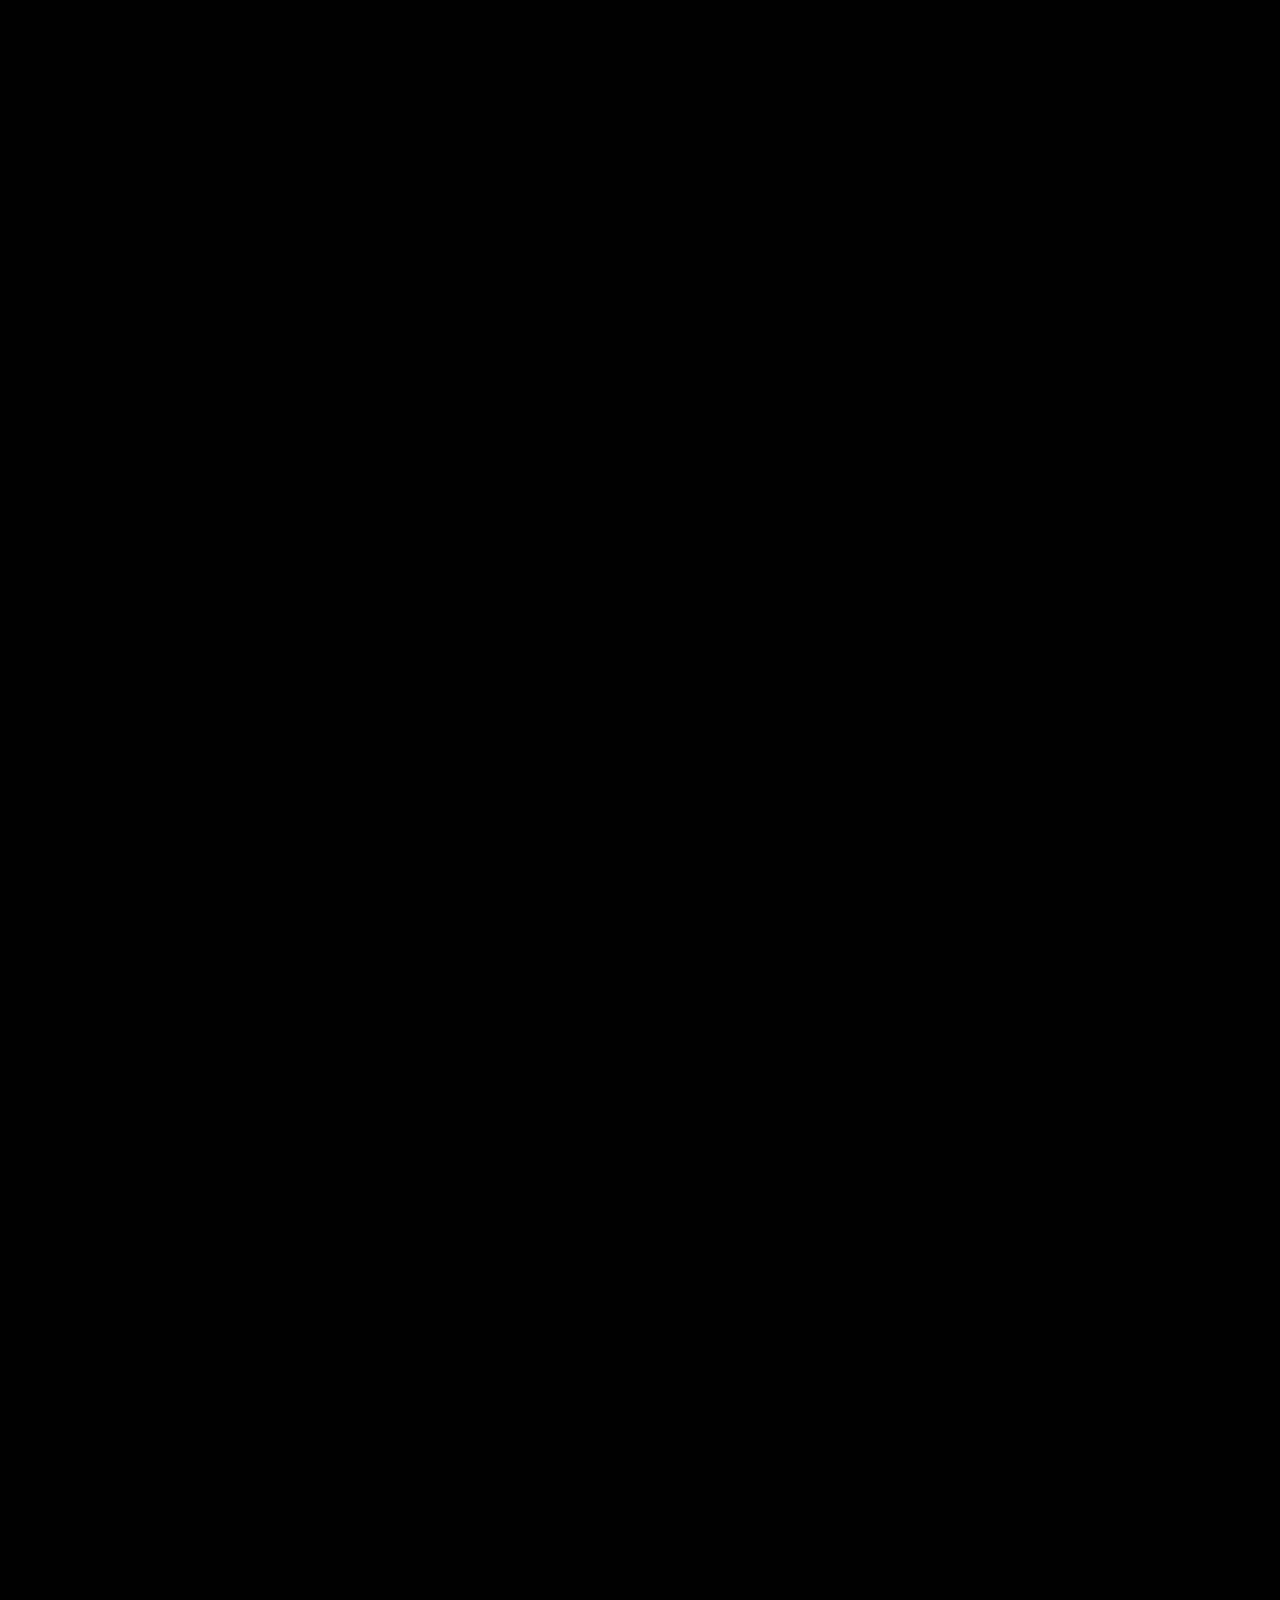
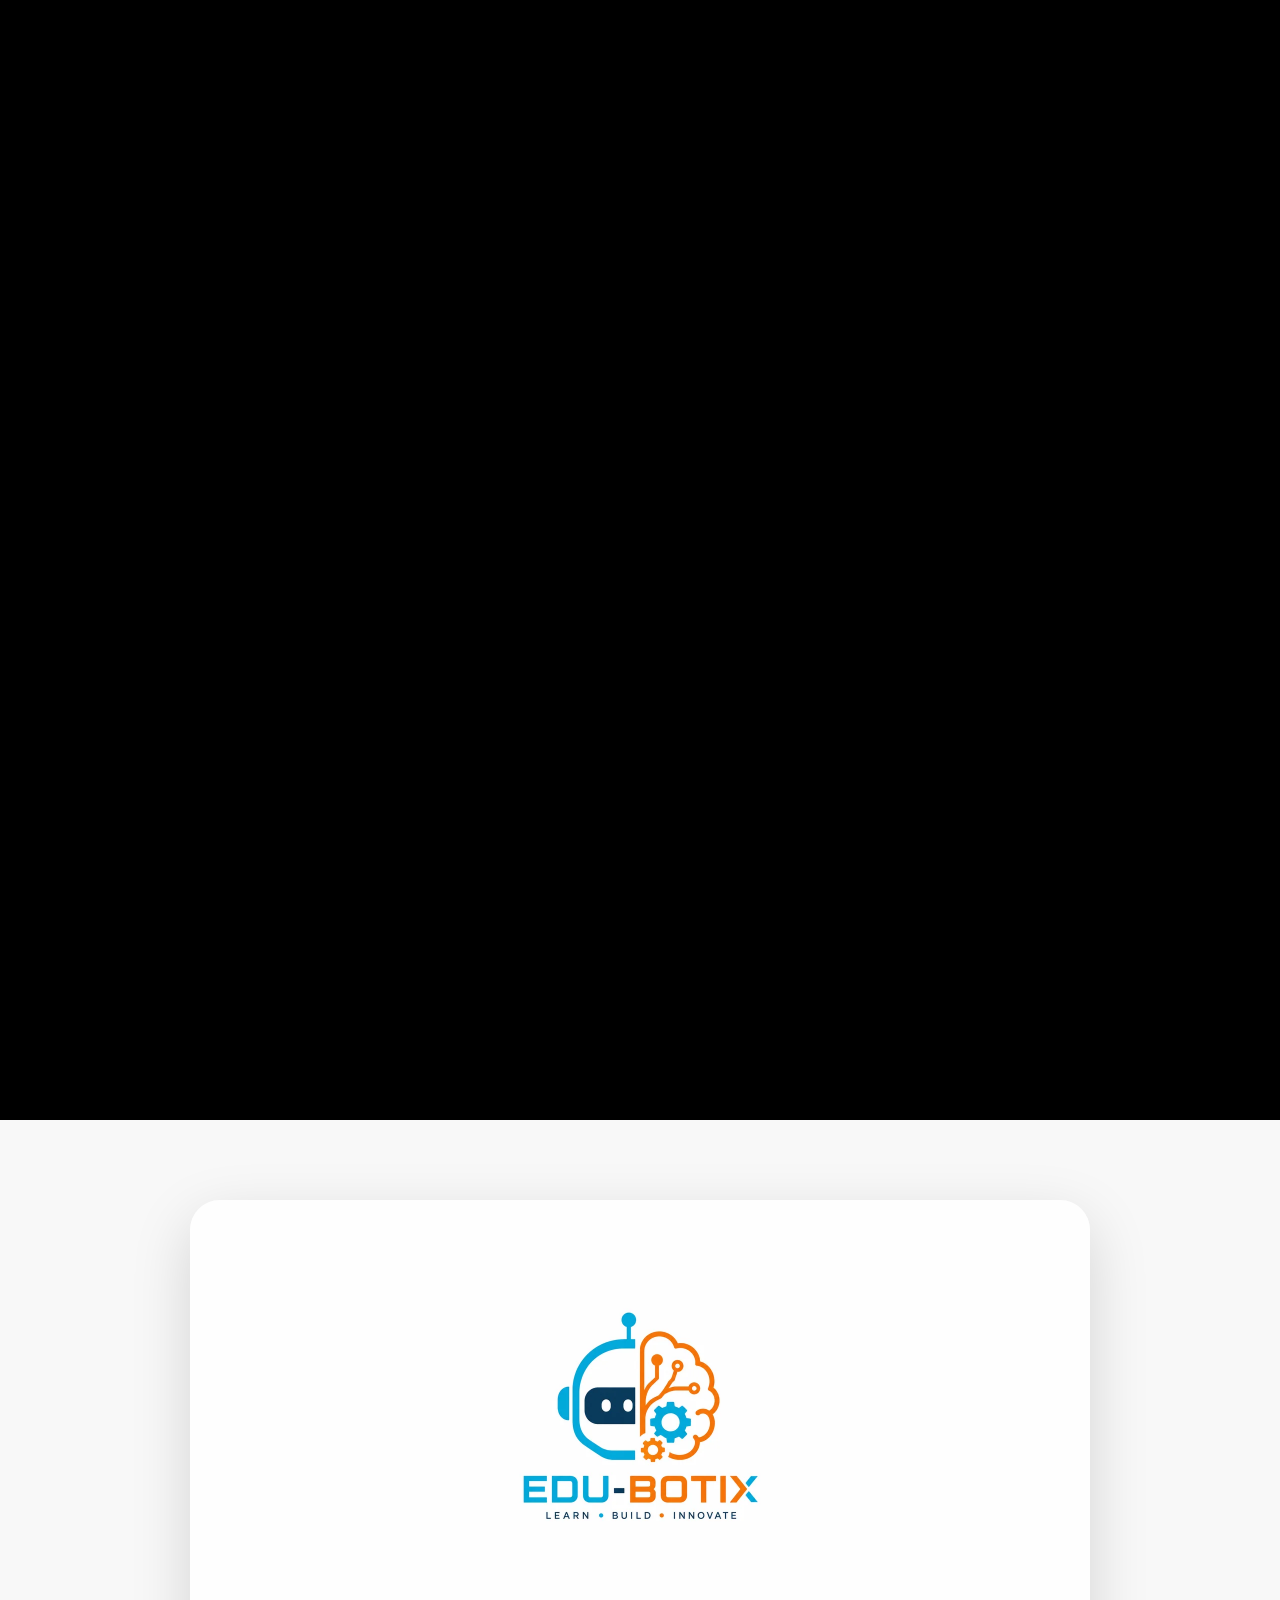
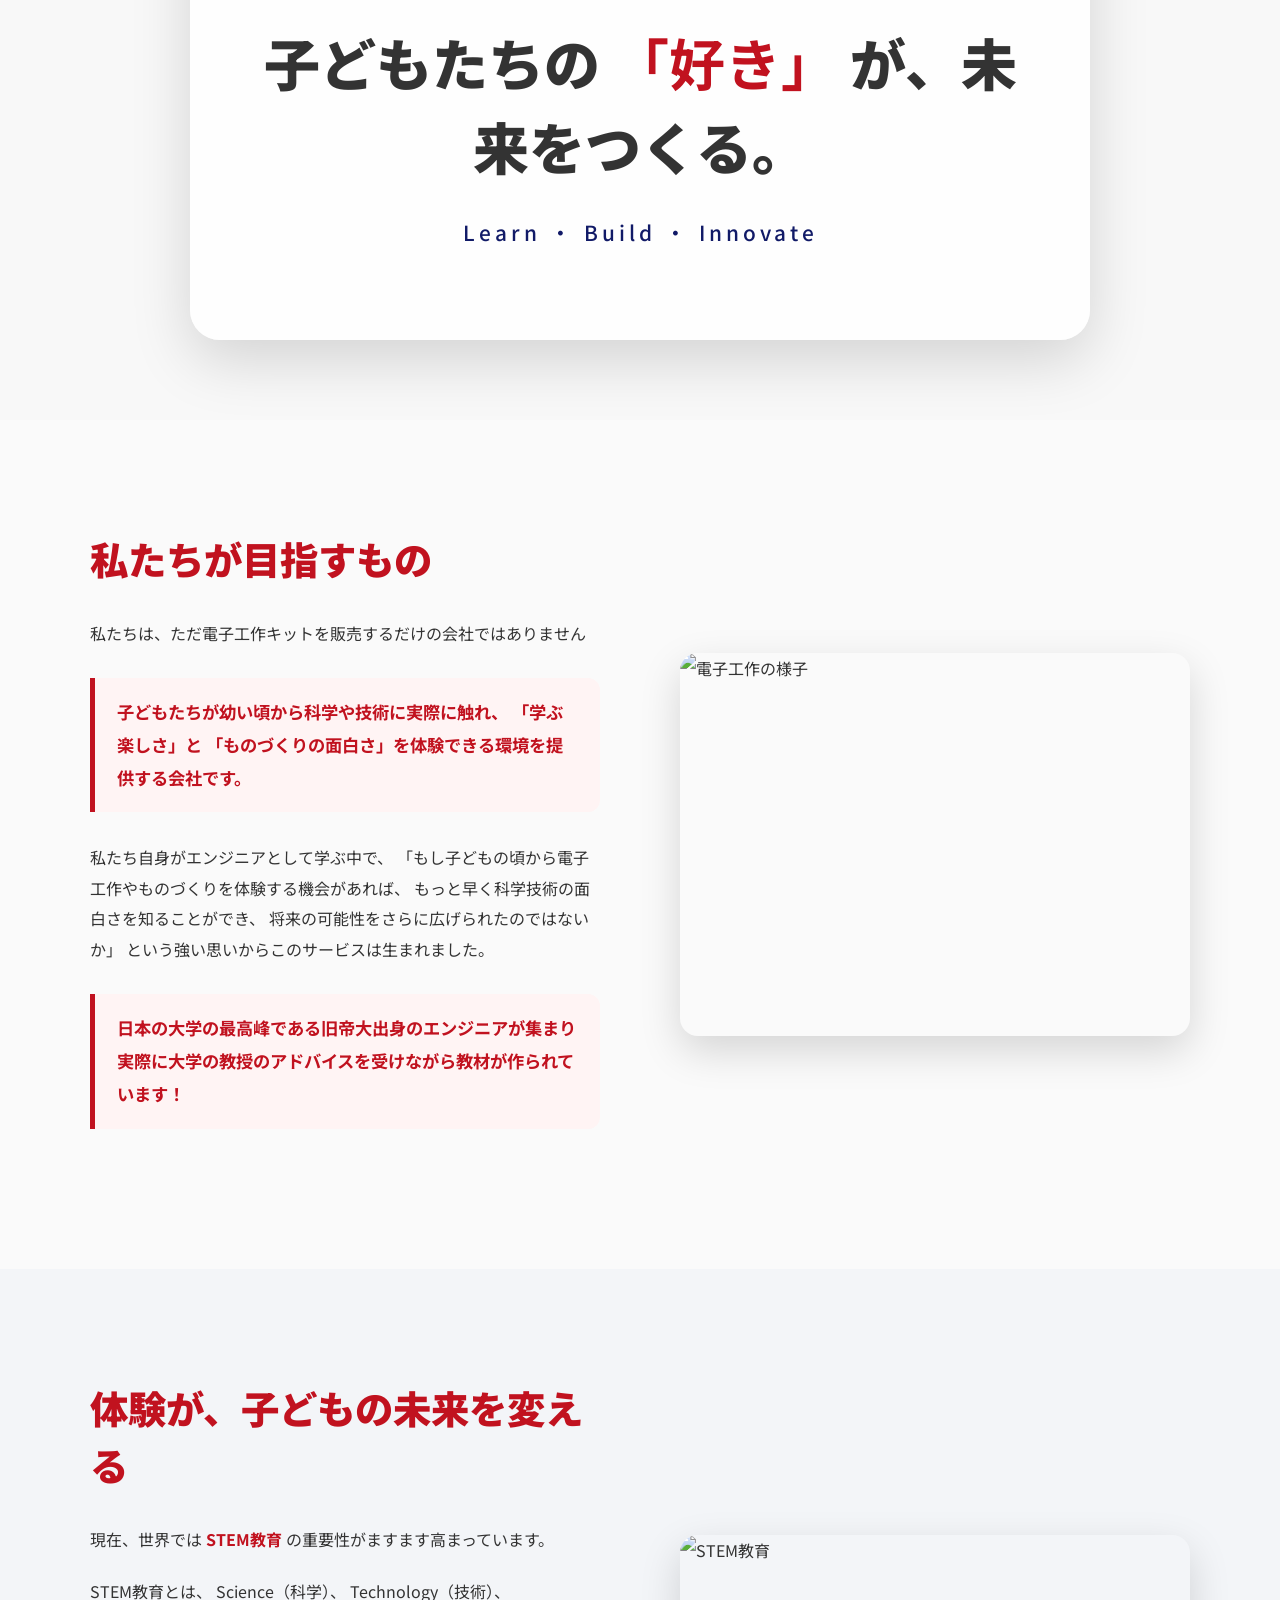
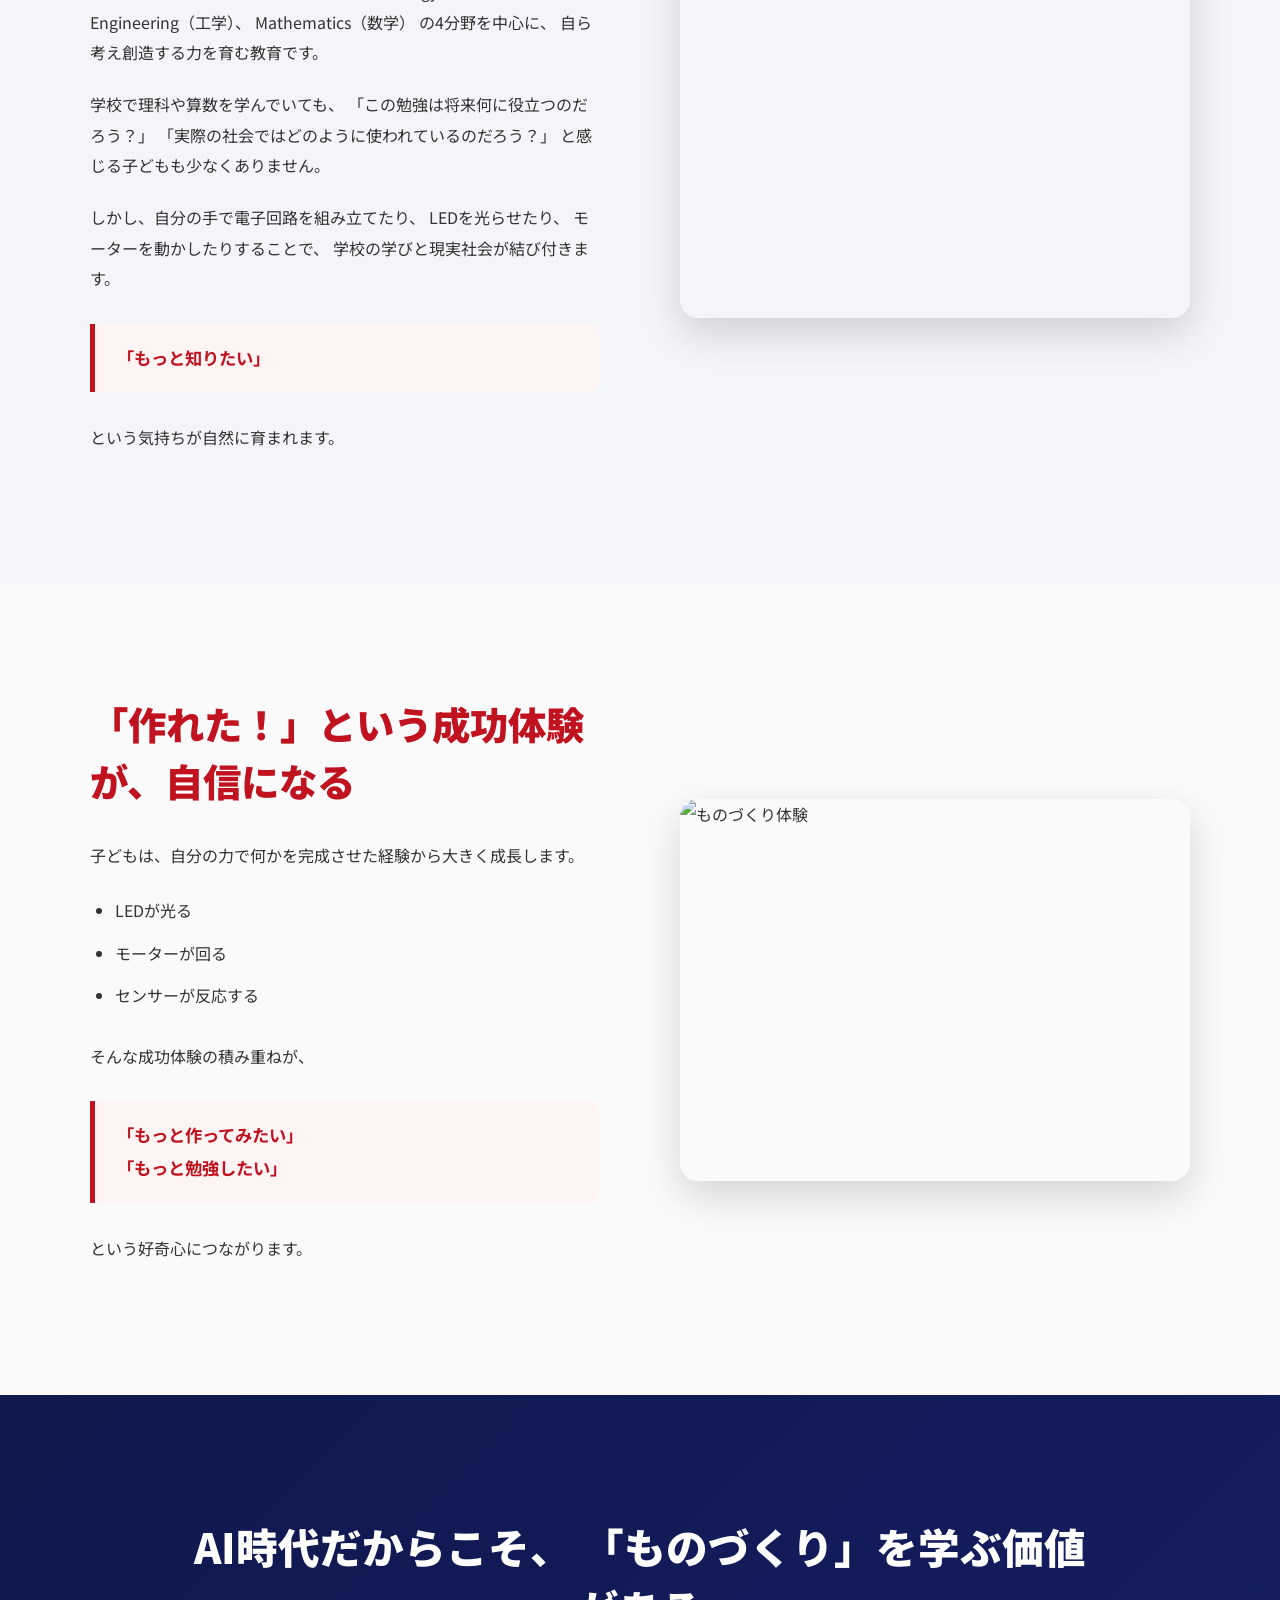
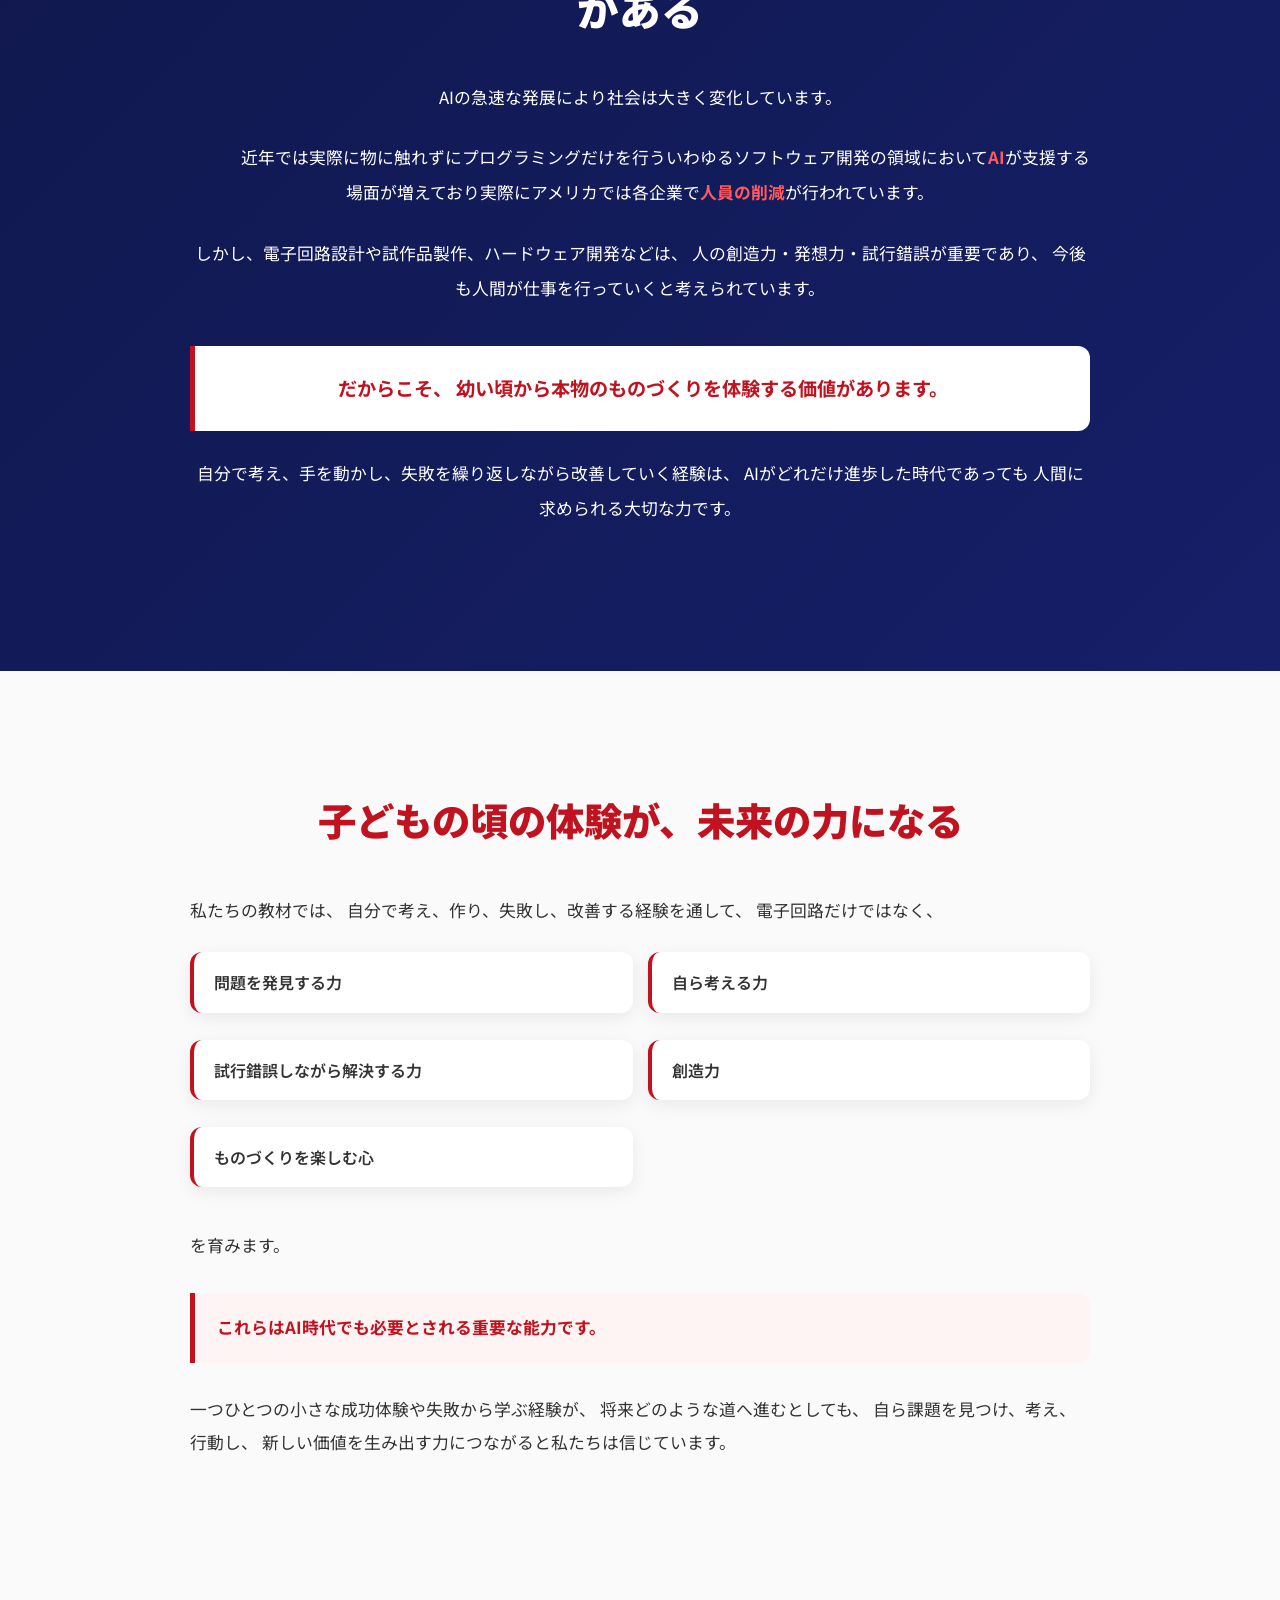
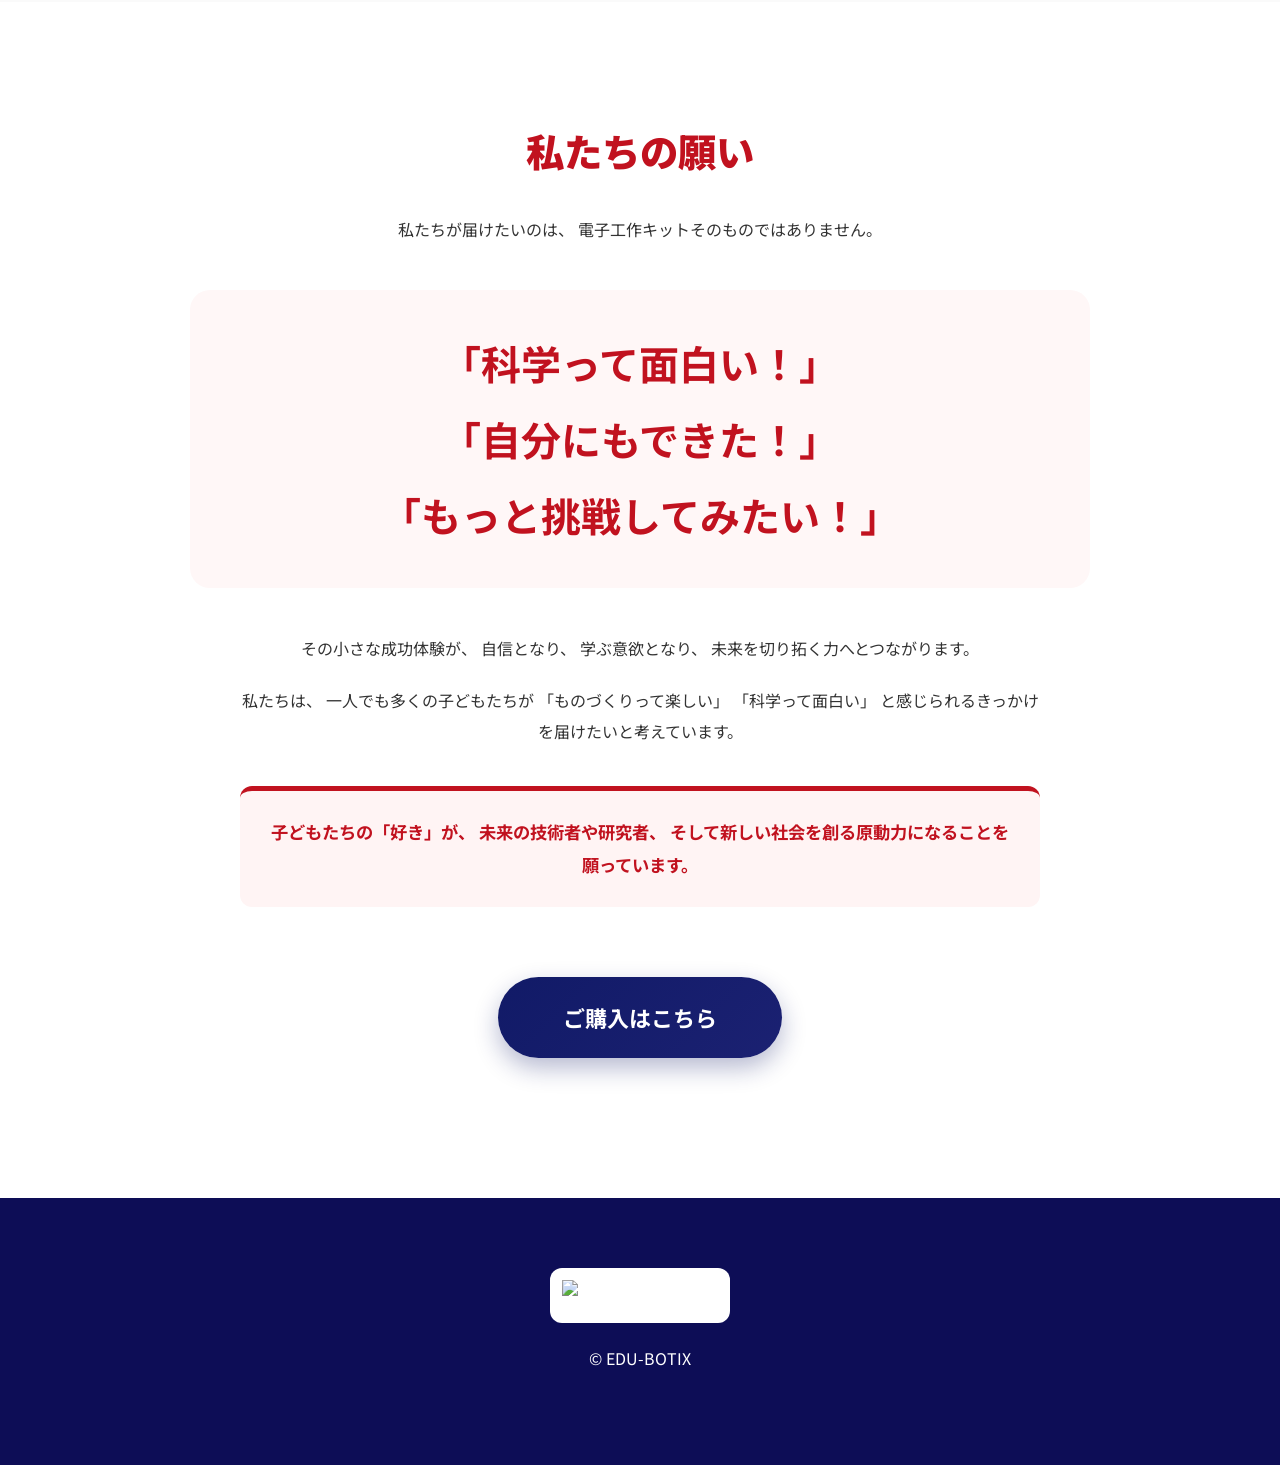
==== commit 62b1e477: "Restore the original EDU-BOTIX logo on the home page" ====
--- a/index.html
+++ b/index.html
@@ -1,27 +1,27 @@
-
-<!DOCTYPE html>
-<html lang="ja">
-
-<head>
-
-    <meta charset="UTF-8">
-    <meta name="viewport" content="width=device-width, initial-scale=1.0">
-
-    <title>EDU-BOTIX</title>
-
-    <link rel="stylesheet" href="style.css">
-    <link rel="stylesheet" href="intro.css?v=20260922-2">
-    <script src="intro.js?v=20260922-2" defer></script>
-
-    <link rel="preconnect" href="https://fonts.googleapis.com">
-    <link rel="preconnect" href="https://fonts.gstatic.com" crossorigin>
-    <link href="https://fonts.googleapis.com/css2?family=Noto+Sans+JP:wght@300;400;500;700;900&display=swap" rel="stylesheet">
-
-</head>
-
-<body class="spark-home">
-<section class="spark-intro" aria-label="EDU-BOTIXのストーリー">
-    <div class="spark-stage" aria-hidden="true"><canvas id="spark-canvas"></canvas></div>
+
+<!DOCTYPE html>
+<html lang="ja">
+
+<head>
+
+    <meta charset="UTF-8">
+    <meta name="viewport" content="width=device-width, initial-scale=1.0">
+
+    <title>EDU-BOTIX</title>
+
+    <link rel="stylesheet" href="style.css">
+    <link rel="stylesheet" href="intro.css?v=20260922-2">
+    <script src="intro.js?v=20260922-2" defer></script>
+
+    <link rel="preconnect" href="https://fonts.googleapis.com">
+    <link rel="preconnect" href="https://fonts.gstatic.com" crossorigin>
+    <link href="https://fonts.googleapis.com/css2?family=Noto+Sans+JP:wght@300;400;500;700;900&display=swap" rel="stylesheet">
+
+</head>
+
+<body class="spark-home">
+<section class="spark-intro" aria-label="EDU-BOTIXのストーリー">
+    <div class="spark-stage" aria-hidden="true"><canvas id="spark-canvas"></canvas></div>
     <div class="spark-skip-wrap"><a class="spark-skip" href="#site-home">サイトへ進む ↓</a></div>
     <div class="spark-story">
         <div class="spark-panel" id="spark-sequence" tabindex="-1">
@@ -40,471 +40,471 @@
         </div>
     </div>
 </section>
-<!-- ハンバーガーメニュー -->
-<header class="header">
-
-    <input type="checkbox" id="menu-toggle">
-
-    <label for="menu-toggle" class="hamburger">
-        <span></span>
-        <span></span>
-        <span></span>
-    </label>
-
-    <nav class="slide-menu">
-        <ul>
-            <li><a href="#site-home">ホーム</a></li>
-            <li><a href="EDU-BOTIX-3.html">教材について</a></li>
-            <li><a href="apply.html">ご購入はこちら</a></li>
-            <li><a href="login.html">ログイン</a></li>
-        </ul>
-    </nav>
-
-</header>
-    <!-- ================= HERO ================= -->
-
-    <header class="hero" id="site-home" tabindex="-1">
-
-        <div class="hero-overlay">
-
-            <img src="91gnl1.jpg"
-                 alt="EDU-BOTIXロゴ"
-                 class="logo">
-
-            <h1>
-
-                子どもたちの
-
-                <span class="accent">
-
-                    「好き」
-
-                </span>
-
-                が、未来をつくる。
-
-            </h1>
-
-            <p class="catch">
-
-                Learn ・ Build ・ Innovate
-
-            </p>
-
-        </div>
-
-    </header>
-
-    <!-- ================= 私たちが目指すもの ================= -->
-
-    <section class="section">
-
-        <div class="container grid">
-
-            <div class="text">
-
-                <h2>
-
-                    私たちが目指すもの
-
-                </h2>
-
-                <p>
-
-                    私たちは、ただ電子工作キットを販売するだけの会社ではありません
-
-                </p>
-
-                <p class="highlight">
-
-                    子どもたちが幼い頃から科学や技術に実際に触れ、
-                    「学ぶ楽しさ」と
-                    「ものづくりの面白さ」を体験できる環境を提供する会社です。
-
-                </p>
-
-                <p>
-
-                    私たち自身がエンジニアとして学ぶ中で、
-
-                    「もし子どもの頃から電子工作やものづくりを体験する機会があれば、
-                    もっと早く科学技術の面白さを知ることができ、
-                    将来の可能性をさらに広げられたのではないか」
-
-                    という強い思いからこのサービスは生まれました。
-
-                </p>
-                <p class="highlight">
-                 日本の大学の最高峰である旧帝大出身のエンジニアが集まり
-                 実際に大学の教授のアドバイスを受けながら教材が作られています！
-                </p>
-            </div>
-
-            <div class="image">
-
-                <img src="car.jpg"
-                     alt="電子工作の様子">
-
-            </div>
-
-        </div>
-
-    </section>
-
-    <!-- ================= STEM教育 ================= -->
-
-    <section class="gray">
-
-        <div class="container grid reverse">
-
-            <div class="image">
-
-                <img src="stem-logo.jpeg"
-                     alt="STEM教育">
-
-            </div>
-
-            <div class="text">
-
-                <h2>
-
-                    体験が、子どもの未来を変える
-
-                </h2>
-
-                <p>
-
-                    現在、世界では
-
-                    <span class="accent">
-
-                        STEM教育
-
-                    </span>
-
-                    の重要性がますます高まっています。
-
-                </p>
-
-                <p>
-
-                    STEM教育とは、
-
-                    Science（科学）、
-                    Technology（技術）、
-                    Engineering（工学）、
-                    Mathematics（数学）
-
-                    の4分野を中心に、
-
-                    自ら考え創造する力を育む教育です。
-
-                </p>
-
-                <p>
-
-                    学校で理科や算数を学んでいても、
-
-                    「この勉強は将来何に役立つのだろう？」
-
-                    「実際の社会ではどのように使われているのだろう？」
-
-                    と感じる子どもも少なくありません。
-
-                </p>
-
-                <p>
-
-                    しかし、自分の手で電子回路を組み立てたり、
-                    LEDを光らせたり、
-                    モーターを動かしたりすることで、
-                    学校の学びと現実社会が結び付きます。
-
-                </p>
-
-                <p class="highlight">
-
-                    「もっと知りたい」
-
-                </p>
-
-                <p>
-
-                    という気持ちが自然に育まれます。
-
-                </p>
-
-            </div>
-
-        </div>
-
-    </section>
-
-    <!-- ================= 成功体験 ================= -->
-
-    <section class="section">
-
-        <div class="container grid">
-
-            <div class="text">
-
-                <h2>
-
-                    「作れた！」という成功体験が、自信になる
-
-                </h2>
-
-                <p>
-
-                    子どもは、自分の力で何かを完成させた経験から大きく成長します。
-
-                </p>
-
-                <ul>
-
-                    <li>LEDが光る</li>
-
-                    <li>モーターが回る</li>
-
-                    <li>センサーが反応する</li>
-
-                </ul>
-
-                <p>
-
-                    そんな成功体験の積み重ねが、
-
-                </p>
-
-                <p class="highlight">
-
-                    「もっと作ってみたい」
-
-                    <br>
-
-                    「もっと勉強したい」
-
-                </p>
-
-                <p>
-
-                    という好奇心につながります。
-
-                </p>
-
-            </div>
-
-            <div class="image">
-
-                <img src="car.jpg"
-                     alt="ものづくり体験">
-
-            </div>
-
-        </div>
-
-    </section>
-
-
-    <!-- ================= AI時代 ================= -->
-
-<section class="ai-section">
-
-    <div class="ai-container">
-
-        <h2>
-
-            AI時代だからこそ、
-            「ものづくり」を学ぶ価値がある
-
-        </h2>
-
-        <p>
-
-            AIの急速な発展により社会は大きく変化しています。
-
-        </p>
-
-        <p>
-
-    　　　近年では実際に物に触れずにプログラミングだけを行ういわゆるソフトウェア開発の領域において<span class="accent">AI</span>が支援する場面が増えており実際にアメリカでは各企業で<span class="accent">人員の削減</span>が行われています。
-　　　　</p>
-
-        <p>
-
-            しかし、電子回路設計や試作品製作、ハードウェア開発などは、
-            人の創造力・発想力・試行錯誤が重要であり、
-            今後も人間が仕事を行っていくと考えられています。
-
-        </p>
-
-        <p class="highlight">
-
-            だからこそ、
-            幼い頃から本物のものづくりを体験する価値があります。
-
-        </p>
-
-        <p>
-
-            自分で考え、手を動かし、失敗を繰り返しながら改善していく経験は、
-            AIがどれだけ進歩した時代であっても
-            人間に求められる大切な力です。
-
-        </p>
-
-    </div>
-
-</section>
-    <!-- ================= 子どもの頃の体験 ================= -->
-
-    <section class="future-section">
-
-    <div class="future-container">
-
-        <h2>
-
-            子どもの頃の体験が、未来の力になる
-
-        </h2>
-
-        <p>
-
-            私たちの教材では、
-            自分で考え、作り、失敗し、改善する経験を通して、
-            電子回路だけではなく、
-
-        </p>
-
-        <ul class="skill-list">
-
-            <li>問題を発見する力</li>
-
-            <li>自ら考える力</li>
-
-            <li>試行錯誤しながら解決する力</li>
-
-            <li>創造力</li>
-
-            <li>ものづくりを楽しむ心</li>
-
-        </ul>
-
-        <p>
-
-            を育みます。
-
-        </p>
-
-        <p class="highlight">
-
-            これらはAI時代でも必要とされる重要な能力です。
-
-        </p>
-
-        <p>
-
-            一つひとつの小さな成功体験や失敗から学ぶ経験が、
-            将来どのような道へ進むとしても、
-            自ら課題を見つけ、考え、行動し、
-            新しい価値を生み出す力につながると私たちは信じています。
-
-        </p>
-
-    </div>
-
-</section>
-
-    <!-- ================= Message ================= -->
-
-    <section class="message">
-
-        <div class="container">
-
-            <h2>
-
-                私たちの願い
-
-            </h2>
-
-            <p>
-
-                私たちが届けたいのは、
-                電子工作キットそのものではありません。
-
-            </p>
-
-            <h3>
-
-                「科学って面白い！」
-
-                <br>
-
-                「自分にもできた！」
-
-                <br>
-
-                「もっと挑戦してみたい！」
-
-            </h3>
-
-            <p>
-
-                その小さな成功体験が、
-
-                自信となり、
-
-                学ぶ意欲となり、
-
-                未来を切り拓く力へとつながります。
-
-            </p>
-
-            <p>
-
-                私たちは、
-                一人でも多くの子どもたちが
-                「ものづくりって楽しい」
-                「科学って面白い」
-                と感じられるきっかけを届けたいと考えています。
-
-            </p>
-
-            <p class="highlight">
-
-                子どもたちの「好き」が、
-                未来の技術者や研究者、
-                そして新しい社会を創る原動力になることを願っています。
-
-            </p>
-
-        </div>
-
-        <!-- お申し込みボタン -->
-<div class="apply-button-area">
-    <a href="https://ここに申し込みURLを入力してください" class="apply-button" target="_blank">
-        ご購入はこちら  </a>
-</div>
-
-    </section>
-
-    <!-- ================= Footer ================= -->
-
-    <footer>
-
-        <img src="-snc7p7.jpg"
-             alt="EDU-BOTIX"
-             class="footer-logo">
-
-        <p>
-
-            © EDU-BOTIX
-
-        </p>
-
-    </footer>
-
-</body>
-
-</html>
-
+<!-- ハンバーガーメニュー -->
+<header class="header">
+
+    <input type="checkbox" id="menu-toggle">
+
+    <label for="menu-toggle" class="hamburger">
+        <span></span>
+        <span></span>
+        <span></span>
+    </label>
+
+    <nav class="slide-menu">
+        <ul>
+            <li><a href="#site-home">ホーム</a></li>
+            <li><a href="EDU-BOTIX-3.html">教材について</a></li>
+            <li><a href="apply.html">ご購入はこちら</a></li>
+            <li><a href="login.html">ログイン</a></li>
+        </ul>
+    </nav>
+
+</header>
+    <!-- ================= HERO ================= -->
+
+    <header class="hero" id="site-home" tabindex="-1">
+
+        <div class="hero-overlay">
+
+            <img src="edu-botix-logo.webp"
+                 alt="EDU-BOTIXロゴ"
+                 class="logo">
+
+            <h1>
+
+                子どもたちの
+
+                <span class="accent">
+
+                    「好き」
+
+                </span>
+
+                が、未来をつくる。
+
+            </h1>
+
+            <p class="catch">
+
+                Learn ・ Build ・ Innovate
+
+            </p>
+
+        </div>
+
+    </header>
+
+    <!-- ================= 私たちが目指すもの ================= -->
+
+    <section class="section">
+
+        <div class="container grid">
+
+            <div class="text">
+
+                <h2>
+
+                    私たちが目指すもの
+
+                </h2>
+
+                <p>
+
+                    私たちは、ただ電子工作キットを販売するだけの会社ではありません
+
+                </p>
+
+                <p class="highlight">
+
+                    子どもたちが幼い頃から科学や技術に実際に触れ、
+                    「学ぶ楽しさ」と
+                    「ものづくりの面白さ」を体験できる環境を提供する会社です。
+
+                </p>
+
+                <p>
+
+                    私たち自身がエンジニアとして学ぶ中で、
+
+                    「もし子どもの頃から電子工作やものづくりを体験する機会があれば、
+                    もっと早く科学技術の面白さを知ることができ、
+                    将来の可能性をさらに広げられたのではないか」
+
+                    という強い思いからこのサービスは生まれました。
+
+                </p>
+                <p class="highlight">
+                 日本の大学の最高峰である旧帝大出身のエンジニアが集まり
+                 実際に大学の教授のアドバイスを受けながら教材が作られています！
+                </p>
+            </div>
+
+            <div class="image">
+
+                <img src="car.jpg"
+                     alt="電子工作の様子">
+
+            </div>
+
+        </div>
+
+    </section>
+
+    <!-- ================= STEM教育 ================= -->
+
+    <section class="gray">
+
+        <div class="container grid reverse">
+
+            <div class="image">
+
+                <img src="stem-logo.jpeg"
+                     alt="STEM教育">
+
+            </div>
+
+            <div class="text">
+
+                <h2>
+
+                    体験が、子どもの未来を変える
+
+                </h2>
+
+                <p>
+
+                    現在、世界では
+
+                    <span class="accent">
+
+                        STEM教育
+
+                    </span>
+
+                    の重要性がますます高まっています。
+
+                </p>
+
+                <p>
+
+                    STEM教育とは、
+
+                    Science（科学）、
+                    Technology（技術）、
+                    Engineering（工学）、
+                    Mathematics（数学）
+
+                    の4分野を中心に、
+
+                    自ら考え創造する力を育む教育です。
+
+                </p>
+
+                <p>
+
+                    学校で理科や算数を学んでいても、
+
+                    「この勉強は将来何に役立つのだろう？」
+
+                    「実際の社会ではどのように使われているのだろう？」
+
+                    と感じる子どもも少なくありません。
+
+                </p>
+
+                <p>
+
+                    しかし、自分の手で電子回路を組み立てたり、
+                    LEDを光らせたり、
+                    モーターを動かしたりすることで、
+                    学校の学びと現実社会が結び付きます。
+
+                </p>
+
+                <p class="highlight">
+
+                    「もっと知りたい」
+
+                </p>
+
+                <p>
+
+                    という気持ちが自然に育まれます。
+
+                </p>
+
+            </div>
+
+        </div>
+
+    </section>
+
+    <!-- ================= 成功体験 ================= -->
+
+    <section class="section">
+
+        <div class="container grid">
+
+            <div class="text">
+
+                <h2>
+
+                    「作れた！」という成功体験が、自信になる
+
+                </h2>
+
+                <p>
+
+                    子どもは、自分の力で何かを完成させた経験から大きく成長します。
+
+                </p>
+
+                <ul>
+
+                    <li>LEDが光る</li>
+
+                    <li>モーターが回る</li>
+
+                    <li>センサーが反応する</li>
+
+                </ul>
+
+                <p>
+
+                    そんな成功体験の積み重ねが、
+
+                </p>
+
+                <p class="highlight">
+
+                    「もっと作ってみたい」
+
+                    <br>
+
+                    「もっと勉強したい」
+
+                </p>
+
+                <p>
+
+                    という好奇心につながります。
+
+                </p>
+
+            </div>
+
+            <div class="image">
+
+                <img src="car.jpg"
+                     alt="ものづくり体験">
+
+            </div>
+
+        </div>
+
+    </section>
+
+
+    <!-- ================= AI時代 ================= -->
+
+<section class="ai-section">
+
+    <div class="ai-container">
+
+        <h2>
+
+            AI時代だからこそ、
+            「ものづくり」を学ぶ価値がある
+
+        </h2>
+
+        <p>
+
+            AIの急速な発展により社会は大きく変化しています。
+
+        </p>
+
+        <p>
+
+    　　　近年では実際に物に触れずにプログラミングだけを行ういわゆるソフトウェア開発の領域において<span class="accent">AI</span>が支援する場面が増えており実際にアメリカでは各企業で<span class="accent">人員の削減</span>が行われています。
+　　　　</p>
+
+        <p>
+
+            しかし、電子回路設計や試作品製作、ハードウェア開発などは、
+            人の創造力・発想力・試行錯誤が重要であり、
+            今後も人間が仕事を行っていくと考えられています。
+
+        </p>
+
+        <p class="highlight">
+
+            だからこそ、
+            幼い頃から本物のものづくりを体験する価値があります。
+
+        </p>
+
+        <p>
+
+            自分で考え、手を動かし、失敗を繰り返しながら改善していく経験は、
+            AIがどれだけ進歩した時代であっても
+            人間に求められる大切な力です。
+
+        </p>
+
+    </div>
+
+</section>
+    <!-- ================= 子どもの頃の体験 ================= -->
+
+    <section class="future-section">
+
+    <div class="future-container">
+
+        <h2>
+
+            子どもの頃の体験が、未来の力になる
+
+        </h2>
+
+        <p>
+
+            私たちの教材では、
+            自分で考え、作り、失敗し、改善する経験を通して、
+            電子回路だけではなく、
+
+        </p>
+
+        <ul class="skill-list">
+
+            <li>問題を発見する力</li>
+
+            <li>自ら考える力</li>
+
+            <li>試行錯誤しながら解決する力</li>
+
+            <li>創造力</li>
+
+            <li>ものづくりを楽しむ心</li>
+
+        </ul>
+
+        <p>
+
+            を育みます。
+
+        </p>
+
+        <p class="highlight">
+
+            これらはAI時代でも必要とされる重要な能力です。
+
+        </p>
+
+        <p>
+
+            一つひとつの小さな成功体験や失敗から学ぶ経験が、
+            将来どのような道へ進むとしても、
+            自ら課題を見つけ、考え、行動し、
+            新しい価値を生み出す力につながると私たちは信じています。
+
+        </p>
+
+    </div>
+
+</section>
+
+    <!-- ================= Message ================= -->
+
+    <section class="message">
+
+        <div class="container">
+
+            <h2>
+
+                私たちの願い
+
+            </h2>
+
+            <p>
+
+                私たちが届けたいのは、
+                電子工作キットそのものではありません。
+
+            </p>
+
+            <h3>
+
+                「科学って面白い！」
+
+                <br>
+
+                「自分にもできた！」
+
+                <br>
+
+                「もっと挑戦してみたい！」
+
+            </h3>
+
+            <p>
+
+                その小さな成功体験が、
+
+                自信となり、
+
+                学ぶ意欲となり、
+
+                未来を切り拓く力へとつながります。
+
+            </p>
+
+            <p>
+
+                私たちは、
+                一人でも多くの子どもたちが
+                「ものづくりって楽しい」
+                「科学って面白い」
+                と感じられるきっかけを届けたいと考えています。
+
+            </p>
+
+            <p class="highlight">
+
+                子どもたちの「好き」が、
+                未来の技術者や研究者、
+                そして新しい社会を創る原動力になることを願っています。
+
+            </p>
+
+        </div>
+
+        <!-- お申し込みボタン -->
+<div class="apply-button-area">
+    <a href="https://ここに申し込みURLを入力してください" class="apply-button" target="_blank">
+        ご購入はこちら  </a>
+</div>
+
+    </section>
+
+    <!-- ================= Footer ================= -->
+
+    <footer>
+
+        <img src="-snc7p7.jpg"
+             alt="EDU-BOTIX"
+             class="footer-logo">
+
+        <p>
+
+            © EDU-BOTIX
+
+        </p>
+
+    </footer>
+
+</body>
+
+</html>
+
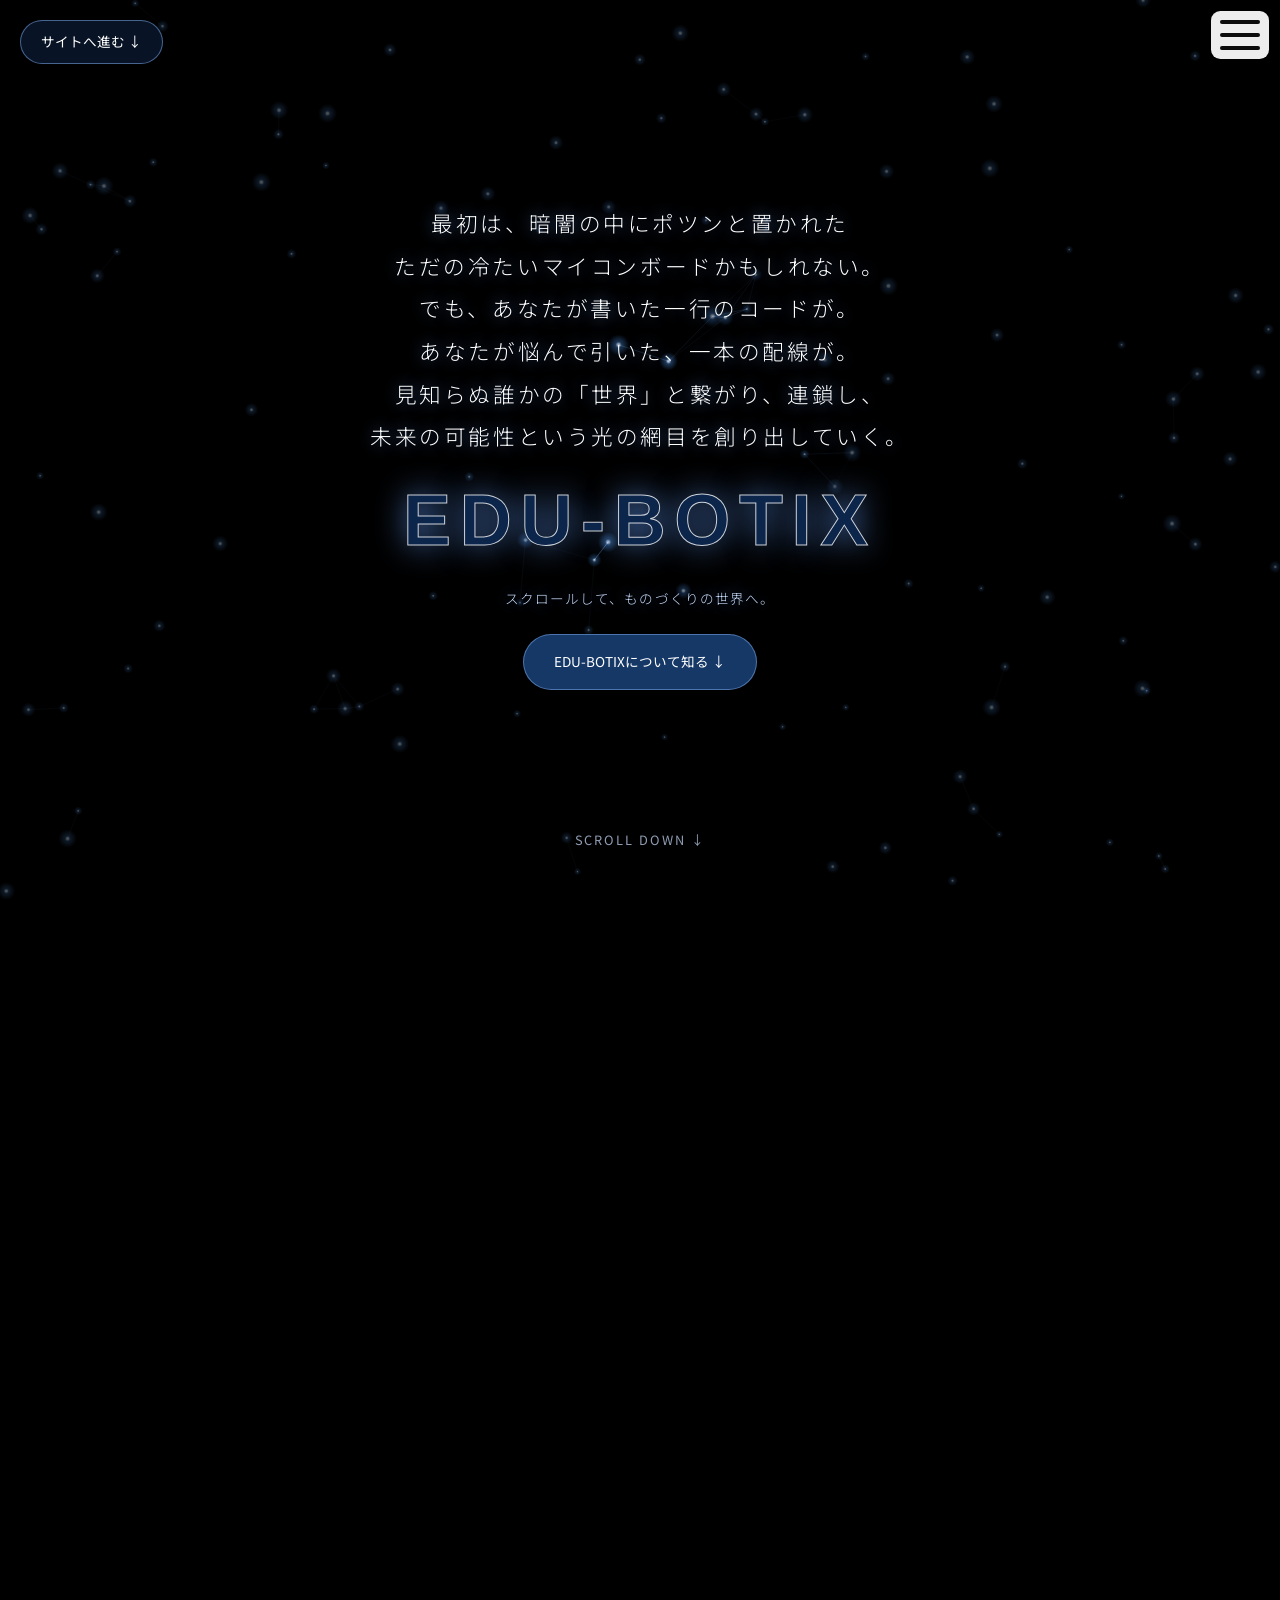
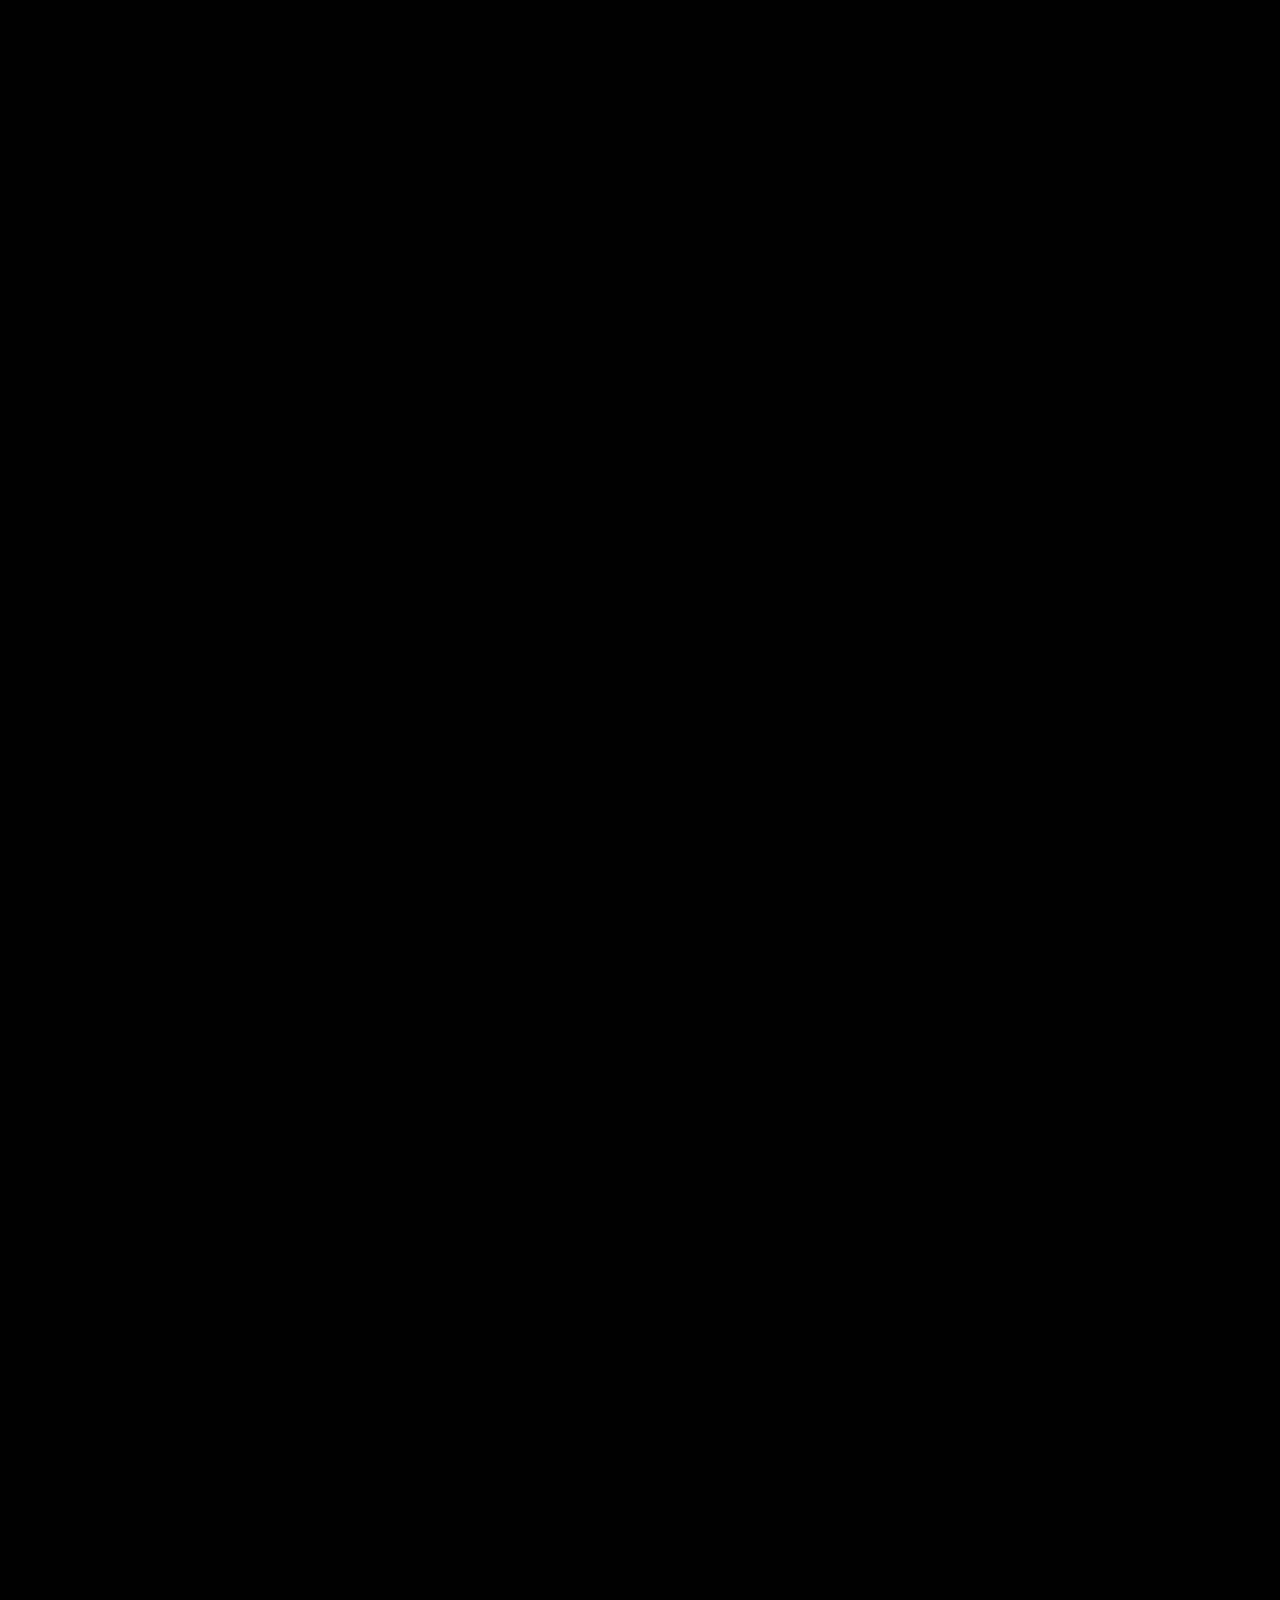
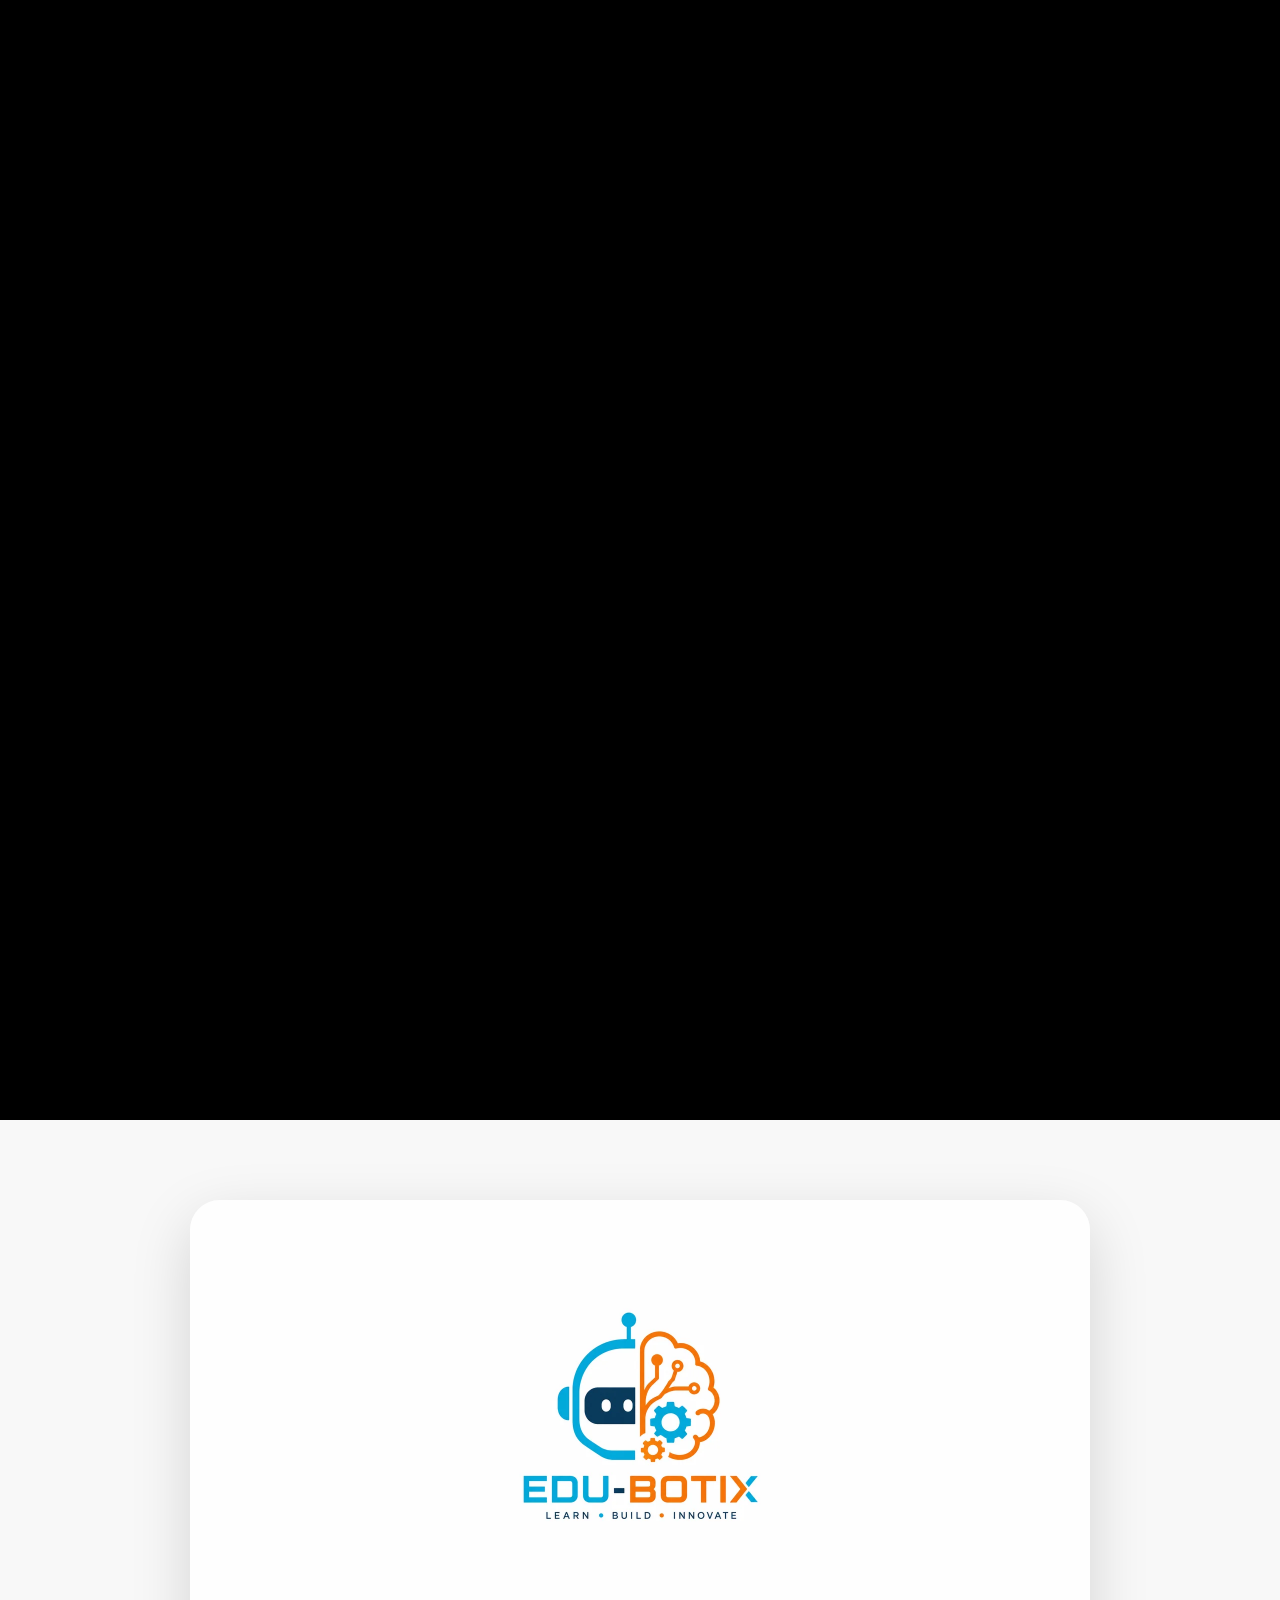
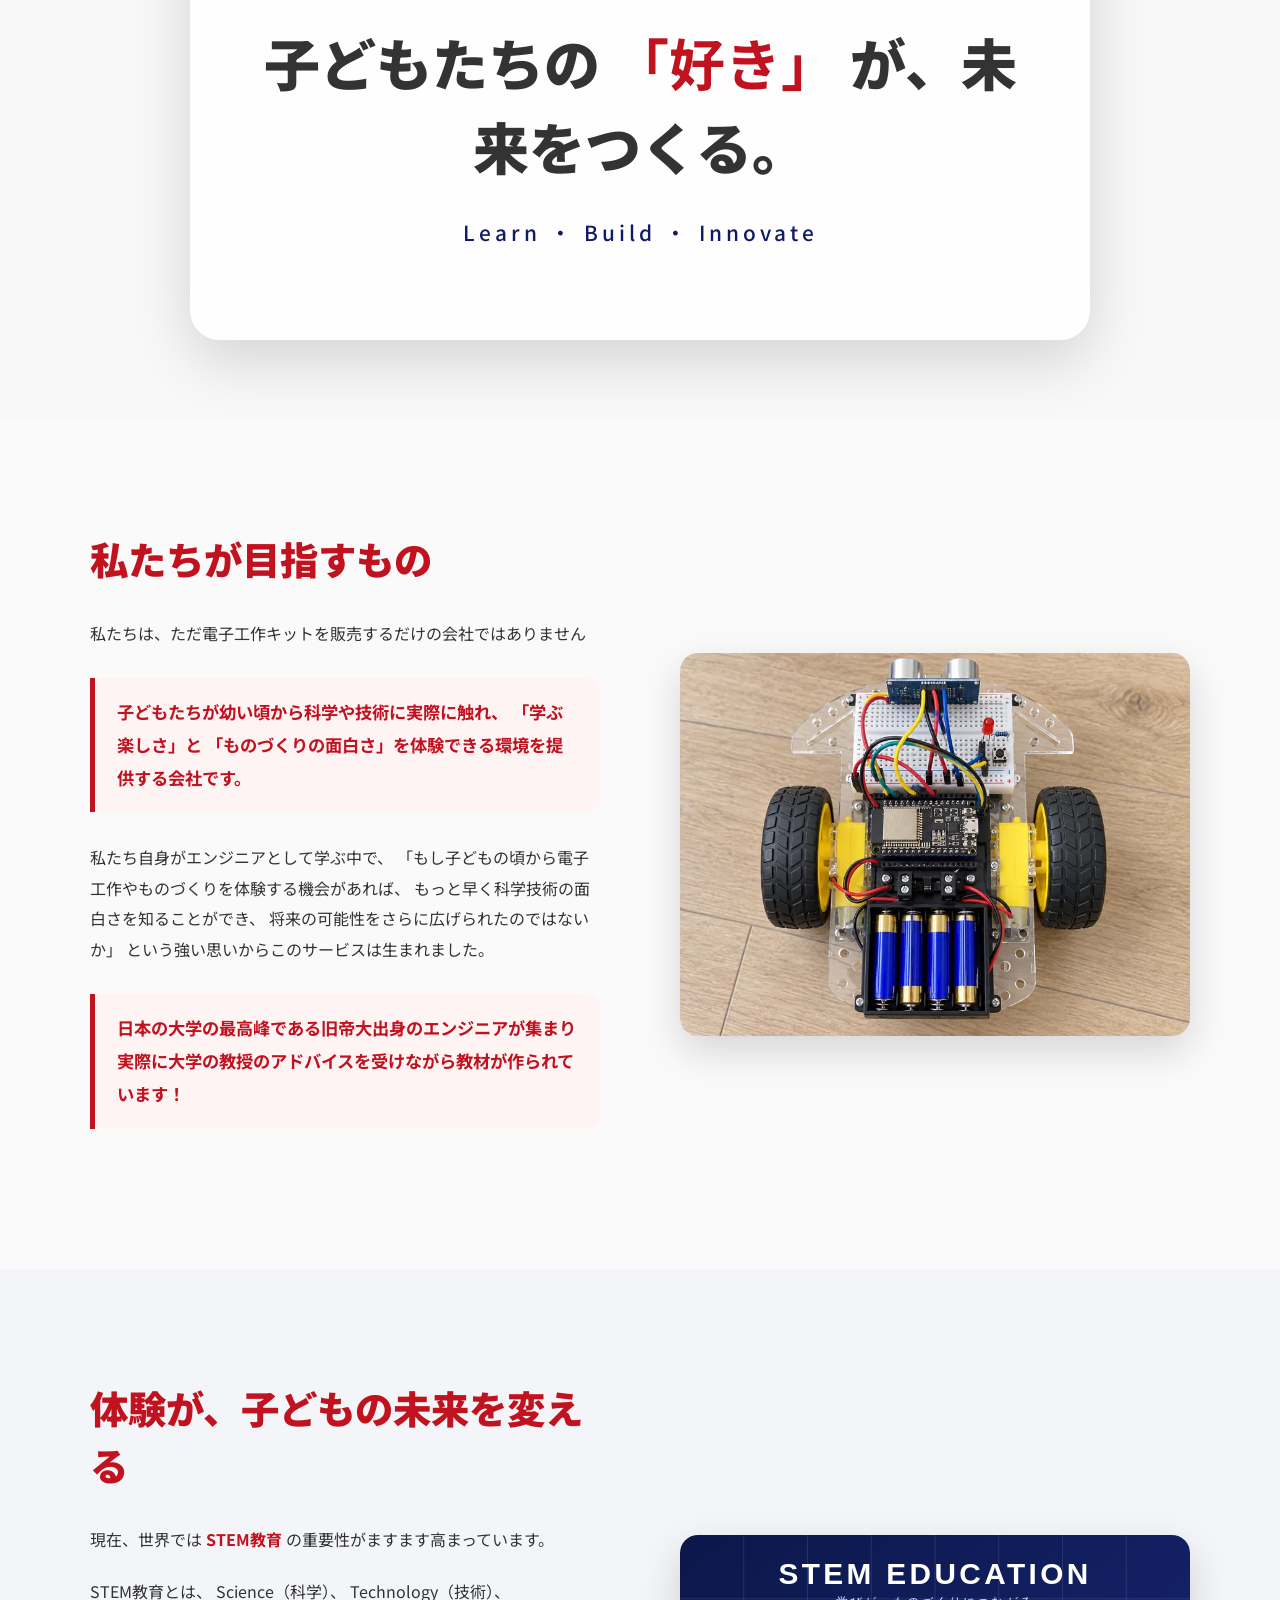
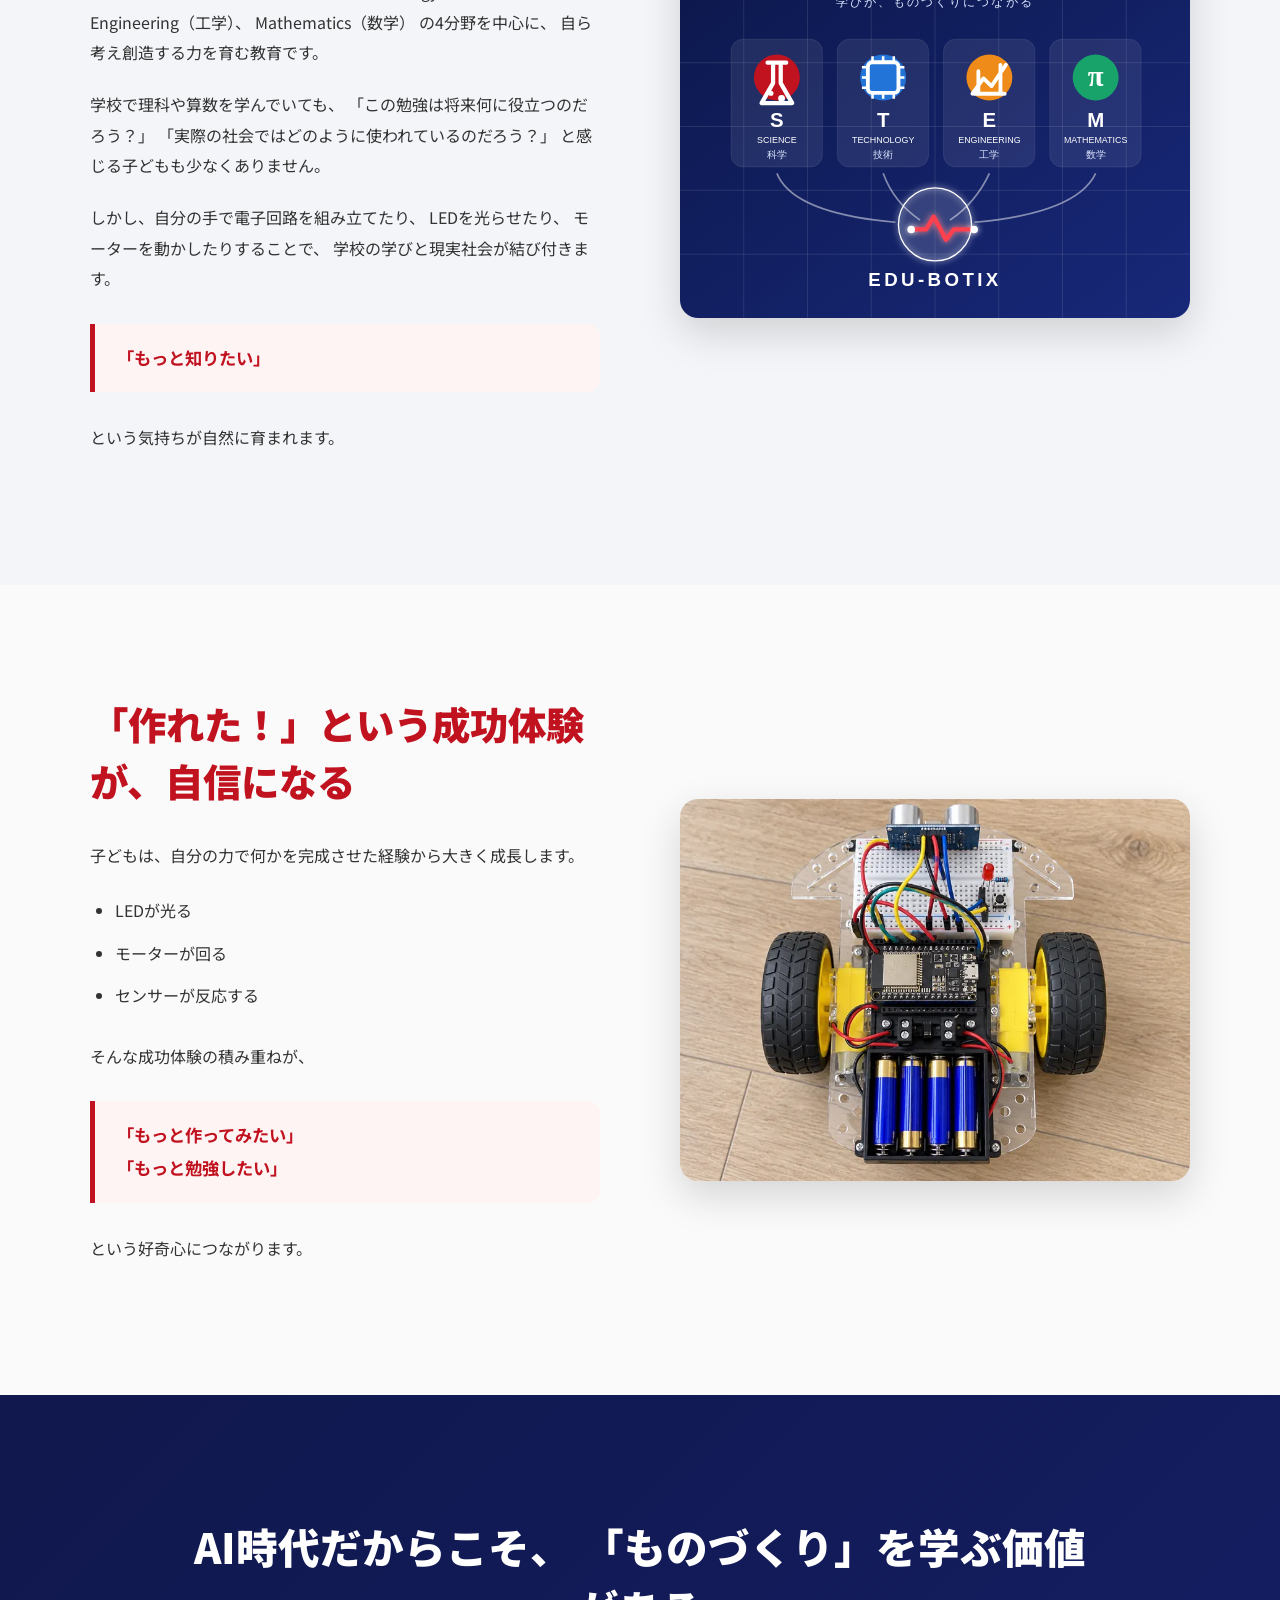
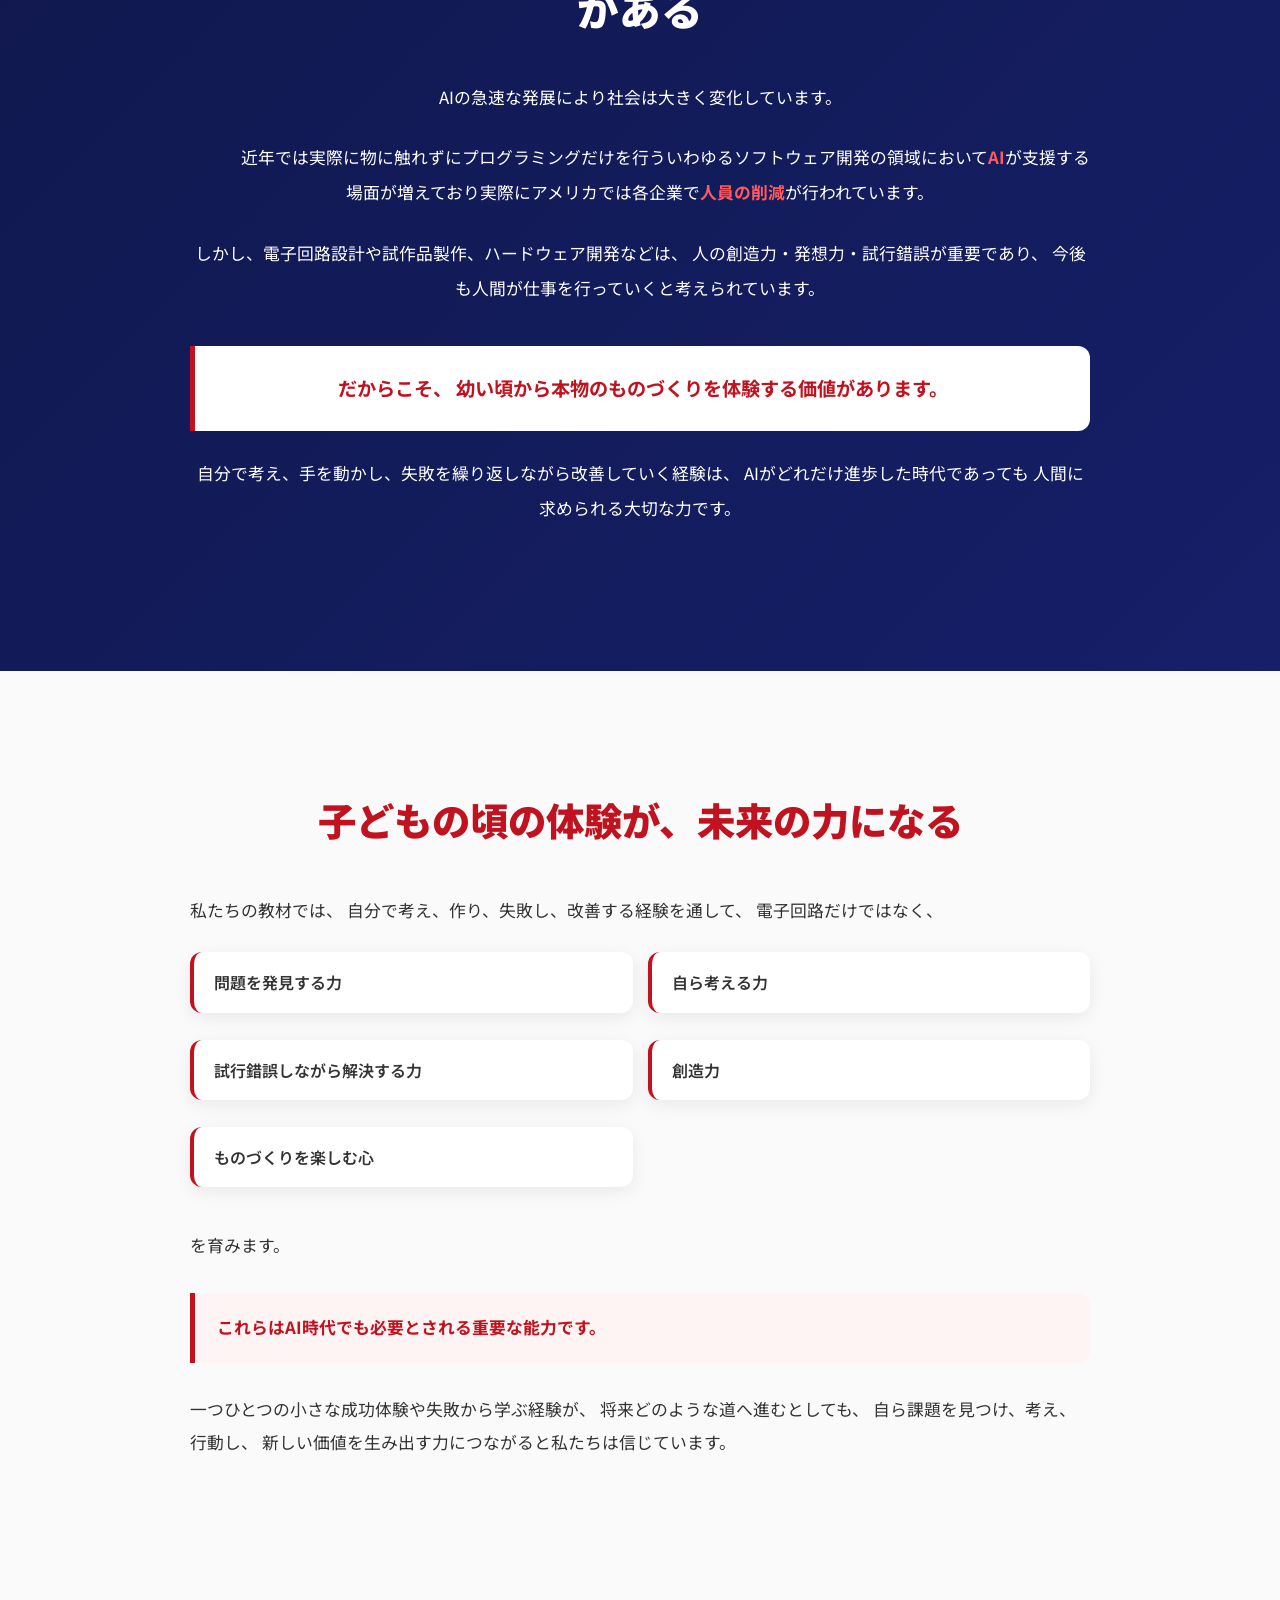
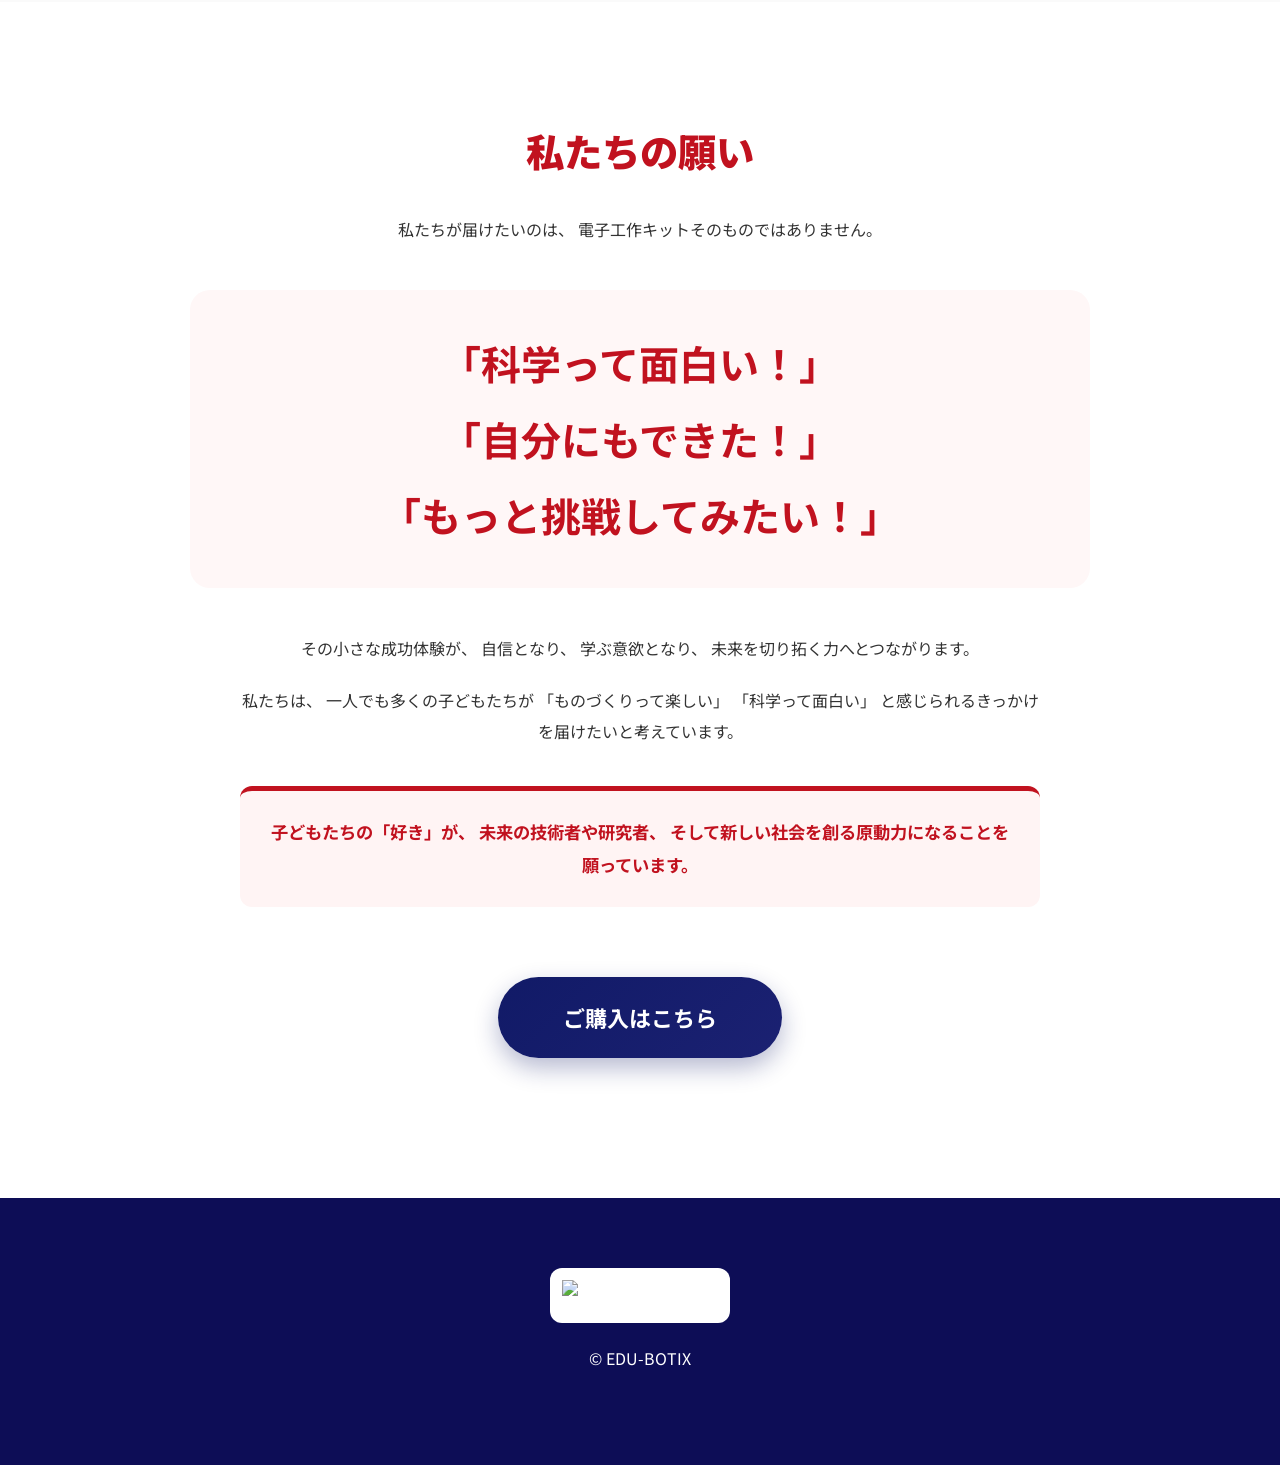
==== commit 99ddc160: "Restore the home page STEM and robot images" ====
--- a/index.html
+++ b/index.html
@@ -142,7 +142,7 @@
 
             <div class="image">
 
-                <img src="car.jpg"
+                <img src="edu-botix-car.webp"
                      alt="電子工作の様子">
 
             </div>
@@ -159,7 +159,7 @@
 
             <div class="image">
 
-                <img src="stem-logo.jpeg"
+                <img src="stem-education.svg"
                      alt="STEM教育">
 
             </div>
@@ -296,7 +296,7 @@
 
             <div class="image">
 
-                <img src="car.jpg"
+                <img src="edu-botix-car.webp"
                      alt="ものづくり体験">
 
             </div>
@@ -507,4 +507,3 @@
 </body>
 
 </html>
-
